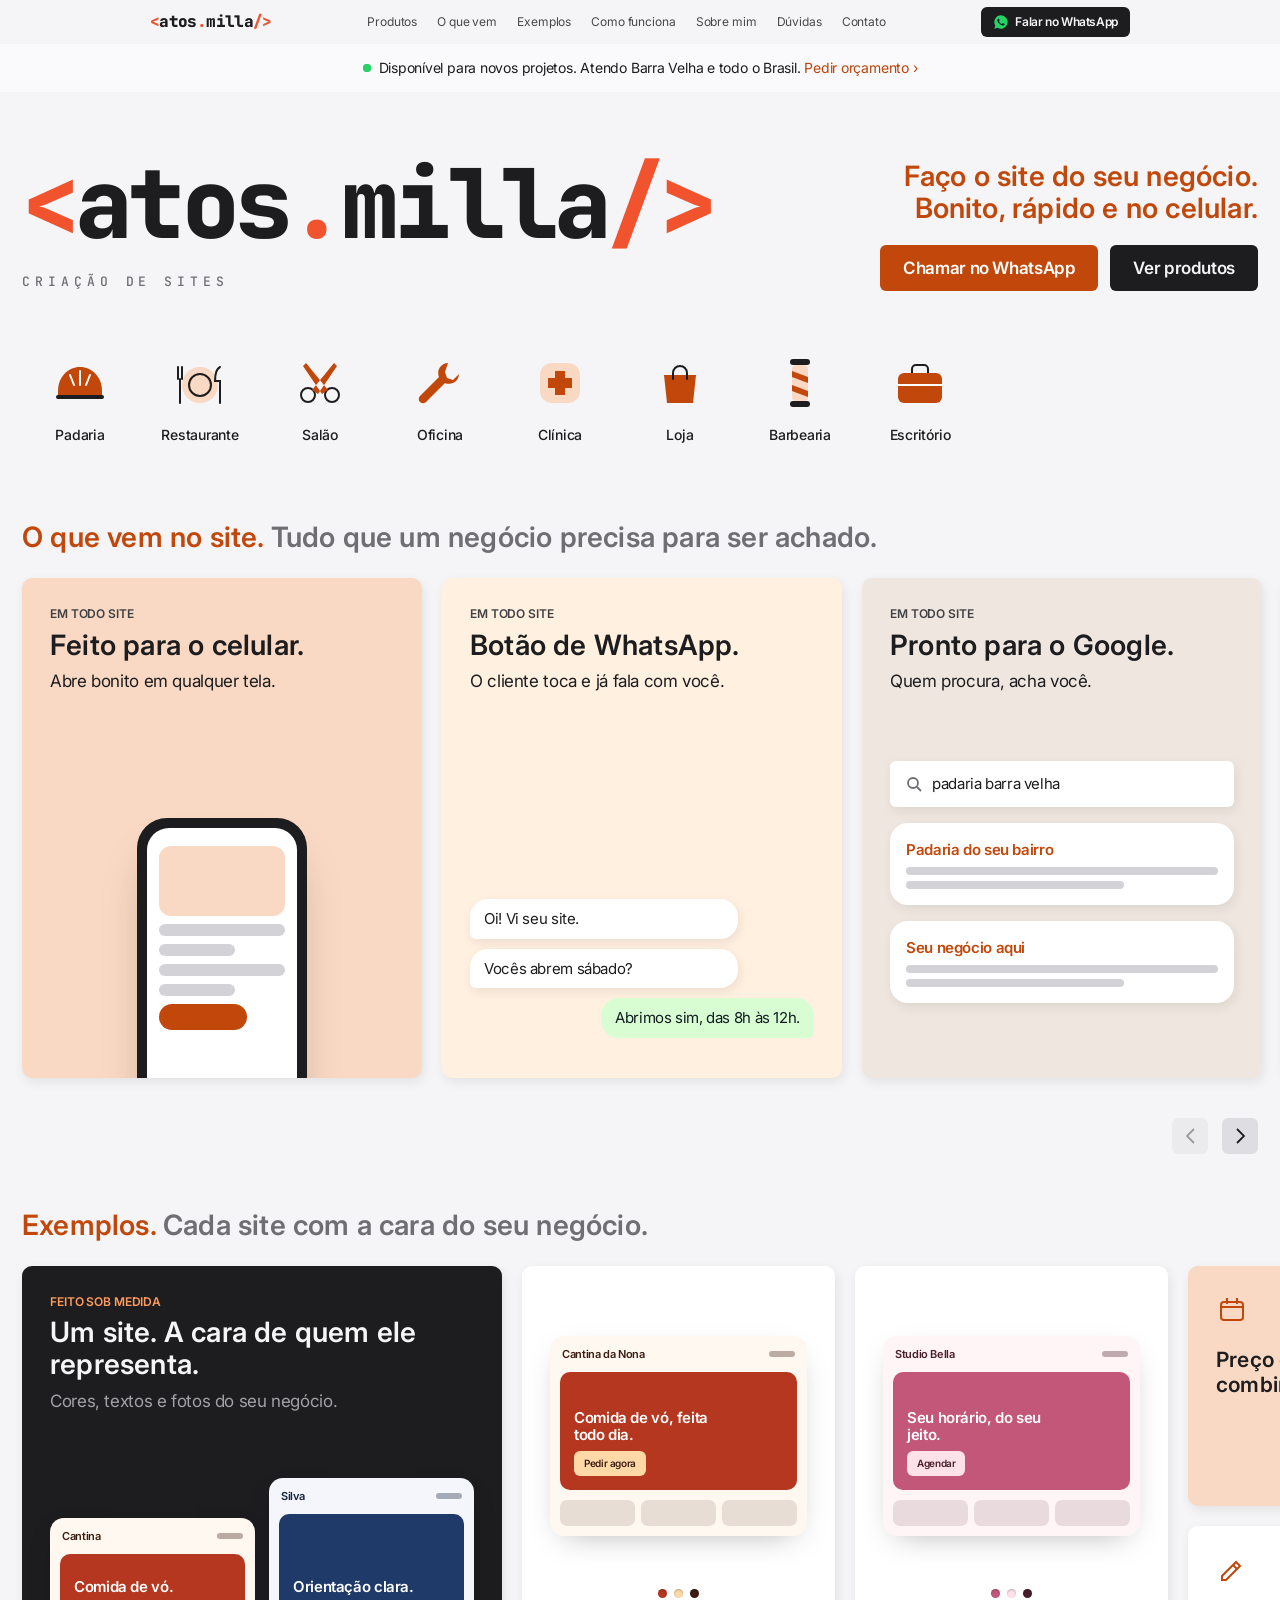
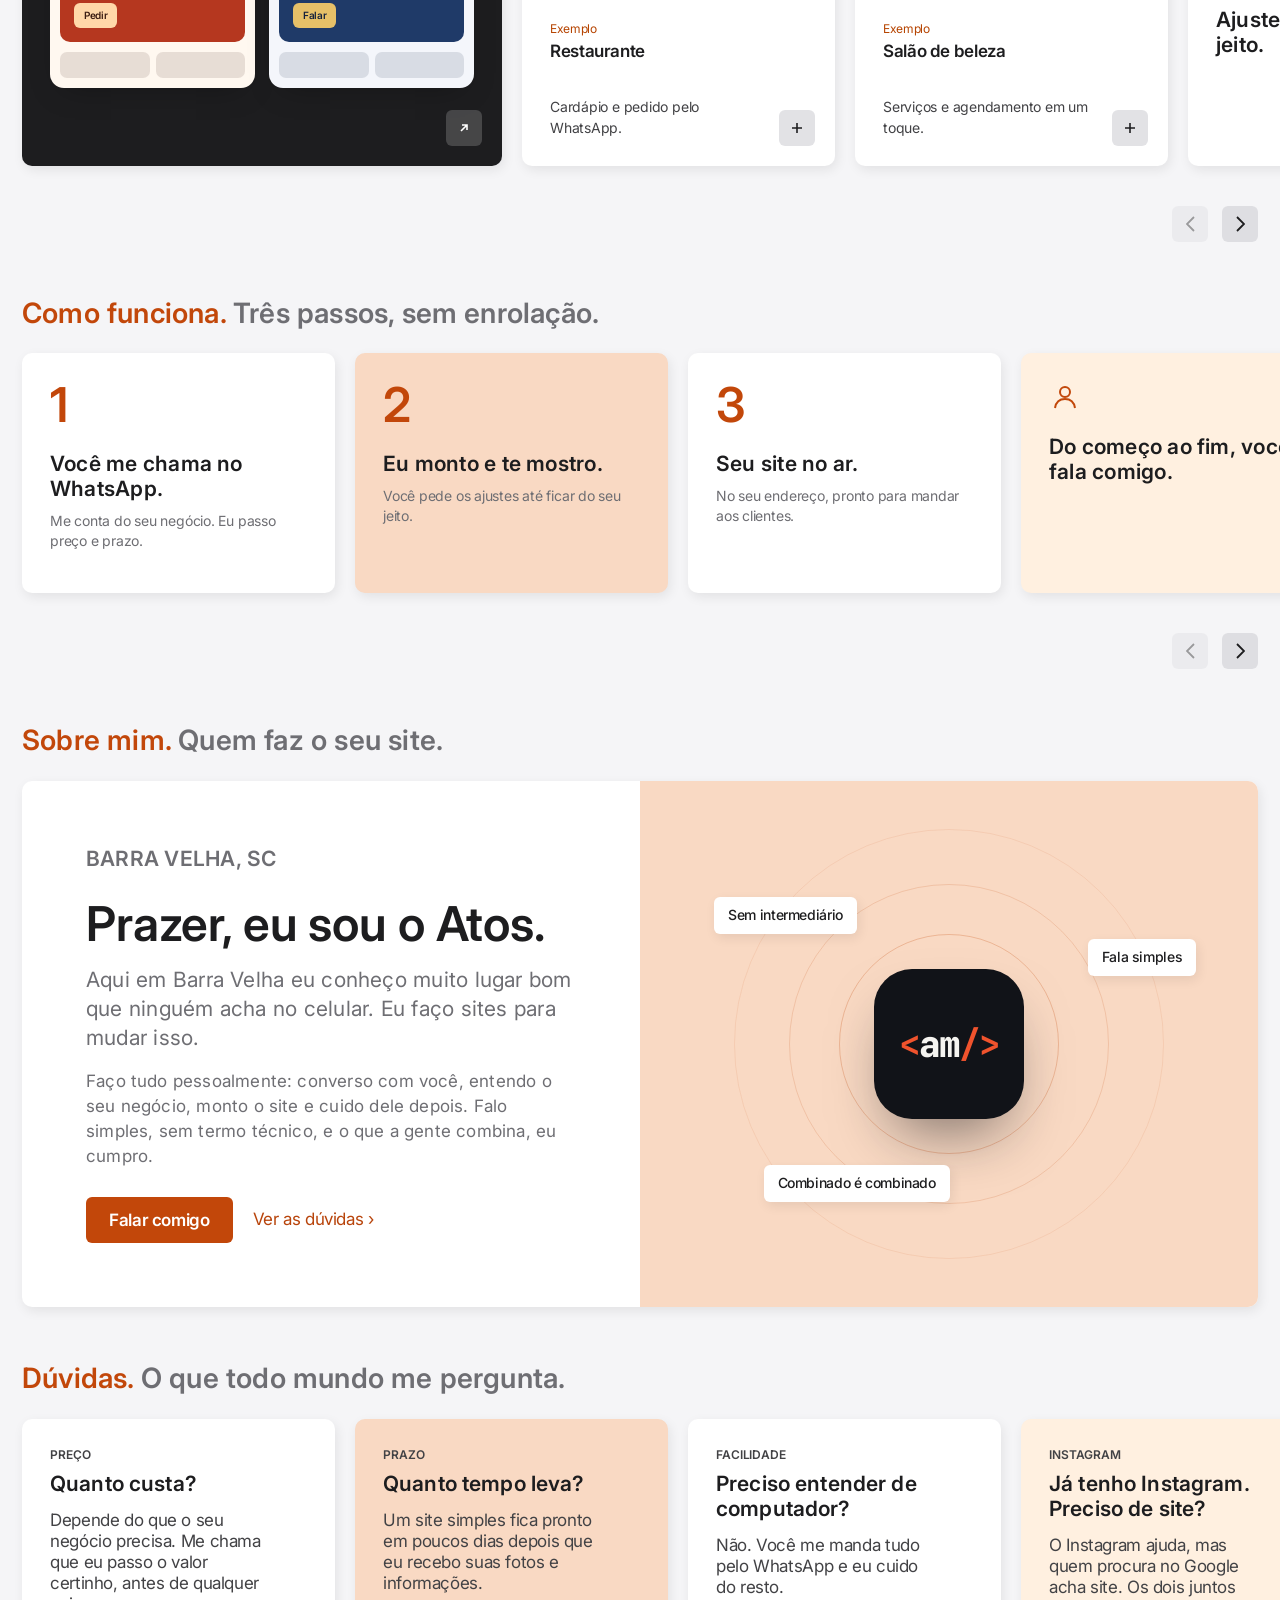
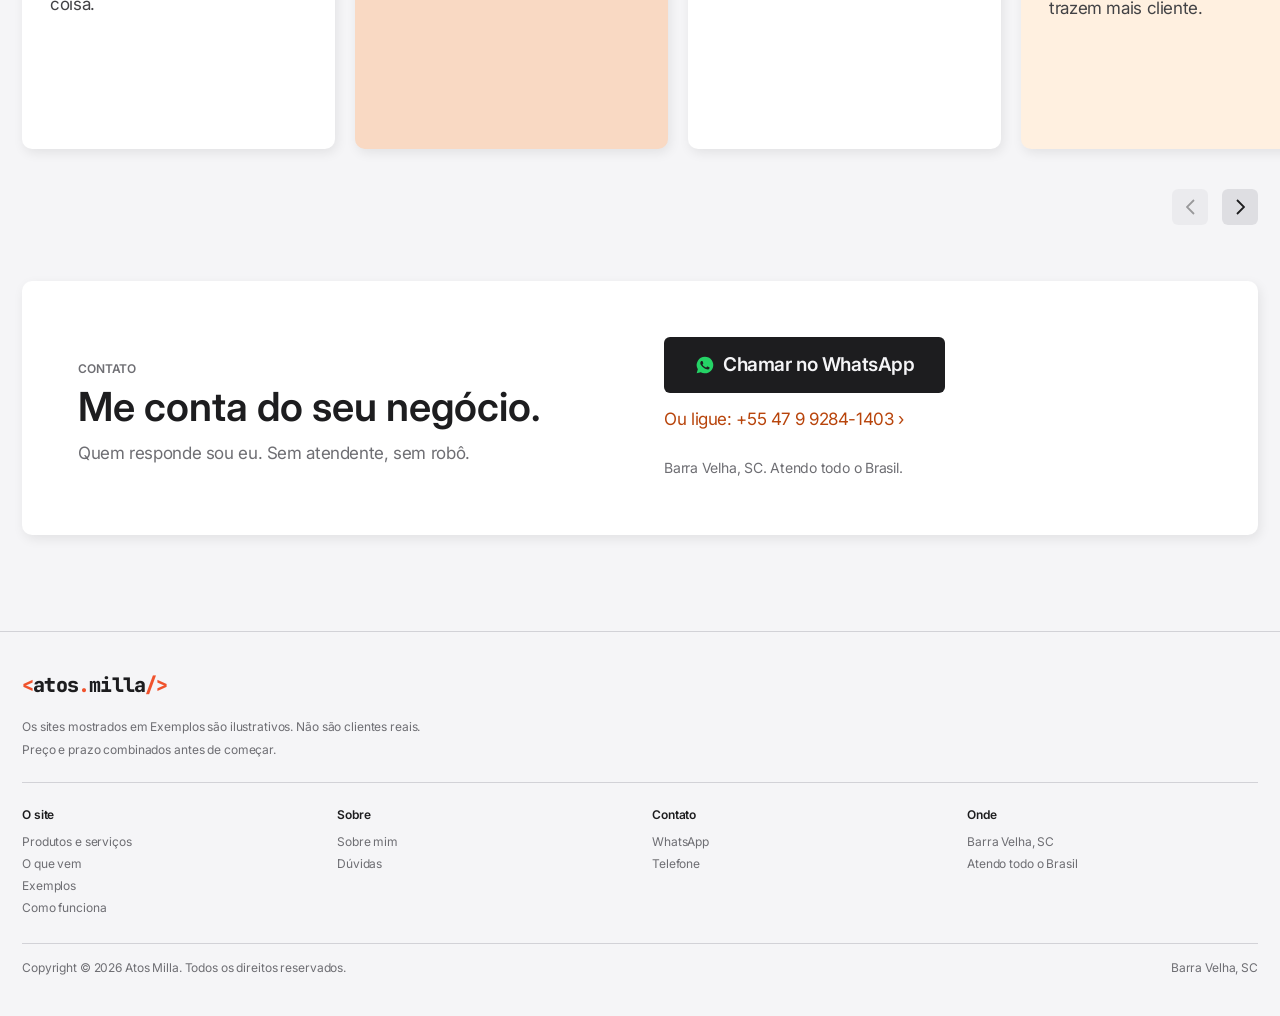
==== index.html @ 3da0cceb "Barra de cima clara na página de Produtos Co-Authored-By: Claude Opus 5.5 <noreply@anthropic.com>" ====
<!doctype html>
<html lang="pt-BR">
<head>
<meta charset="utf-8">
<meta name="viewport" content="width=device-width, initial-scale=1">
<title>Atos Milla · Criador de sites</title>
<meta name="description" content="Eu sou o Atos Milla, de Barra Velha, SC. Faço sites bonitos, rápidos e feitos para o celular para pequenos negócios. Você fala direto comigo pelo WhatsApp.">
<meta name="theme-color" content="#f5f5f7">
<meta property="og:title" content="Atos Milla · Criador de sites">
<meta property="og:description" content="Faço o site do seu negócio. Você fala direto comigo, do começo ao fim.">
<meta property="og:type" content="website">
<meta property="og:url" content="https://atosmilla.github.io/">
<meta property="og:image" content="https://atosmilla.github.io/assets/og.jpg">
<link rel="icon" href="data:image/svg+xml,%3Csvg xmlns='http://www.w3.org/2000/svg' viewBox='0 0 64 64'%3E%3Crect width='64' height='64' rx='16' fill='%23111318'/%3E%3Cpath d='M30 20L14 32l16 12' fill='none' stroke='%23F0532D' stroke-width='7' stroke-linecap='round' stroke-linejoin='round'/%3E%3Cpath d='M44 14L34 50' stroke='%23F5F4F0' stroke-width='7' stroke-linecap='round'/%3E%3C/svg%3E">
<link rel="preconnect" href="https://fonts.googleapis.com">
<link rel="preconnect" href="https://fonts.gstatic.com" crossorigin>
<link href="https://fonts.googleapis.com/css2?family=Inter:opsz,wght@14..32,400;14..32,500;14..32,600&family=JetBrains+Mono:wght@500;800&display=swap" rel="stylesheet">
<link rel="stylesheet" href="assets/site.css?v=20261123e">
</head>
<body>

<svg width="0" height="0" style="position:absolute" aria-hidden="true">
  <symbol id="i-wa" viewBox="0 0 24 24"><path fill="currentColor" d="M12 2a10 10 0 0 0-8.6 15.1L2 22l5-1.3A10 10 0 1 0 12 2Zm5.3 14.1c-.2.6-1.3 1.2-1.8 1.2s-1 .2-3.4-.7a12 12 0 0 1-4.7-4.2c-.4-.6-1-1.7-1-2.9s.6-1.8.9-2.1c.2-.2.5-.3.7-.3h.5c.2 0 .4 0 .6.5l.8 2c.1.2.1.4 0 .5l-.3.5-.4.4c-.1.2-.3.3-.1.6.2.3.8 1.3 1.6 2 1.1 1 2 1.3 2.3 1.4.3.1.5.1.6-.1l.9-1c.2-.3.4-.2.6-.1l1.9.9c.3.1.5.2.5.3.1.2.1.7-.2 1.1Z"/></symbol>
  <symbol id="i-plus" viewBox="0 0 14 14"><path d="M7 2v10M2 7h10" fill="none" stroke="currentColor" stroke-width="1.6"/></symbol>
  <symbol id="i-out" viewBox="0 0 14 14"><path d="M4 10L10 4M5 4h5v5" fill="none" stroke="currentColor" stroke-width="1.6"/></symbol>
  <symbol id="i-prev" viewBox="0 0 9 16"><path d="M8 1L1 8l7 7" fill="none" stroke="currentColor" stroke-width="1.8"/></symbol>
  <symbol id="i-next" viewBox="0 0 9 16"><path d="M1 1l7 7-7 7" fill="none" stroke="currentColor" stroke-width="1.8"/></symbol>
</svg>

<!-- 1. NAV -->
<header class="gnav" id="gnav">
  <nav class="gnav-in" aria-label="Principal">
    <a class="gnav-logo" href="#topo" aria-label="Atos Milla, início"><span class="logo-t"><b>&lt;</b>atos<b>.</b>milla<b>/&gt;</b></span></a>
    <ul class="gnav-links" id="gnav-links">
      <li><a href="produtos.html">Produtos</a></li>
      <li><a href="#o-que-vem">O que vem</a></li>
      <li><a href="#exemplos">Exemplos</a></li>
      <li><a href="#como-funciona">Como funciona</a></li>
      <li><a href="#sobre">Sobre mim</a></li>
      <li><a href="#duvidas">Dúvidas</a></li>
      <li><a href="#contato">Contato</a></li>
    </ul>
    <a class="gnav-cta" data-wa="Oi Atos! Vi seu site e quero conversar." href="#contato" aria-label="Falar no WhatsApp"><svg aria-hidden="true"><use href="#i-wa"/></svg><span>Falar no WhatsApp</span></a>
    <button class="gnav-burger" id="burger" aria-label="Abrir menu" aria-expanded="false" aria-controls="gnav-links">
      <svg width="18" height="12" viewBox="0 0 18 12" fill="none" stroke="currentColor" stroke-width="1.4"><path d="M1 3h16M1 9h16"/></svg>
    </button>
  </nav>
</header>

<div class="ribbon"><span class="live" aria-hidden="true"></span>Disponível para novos projetos. Atendo Barra Velha e todo o Brasil. <a class="lk" data-wa="Oi Atos! Quero um orçamento para o meu site." href="#contato">Pedir orçamento</a></div>

<main id="topo">
  <!-- 3. CABEÇALHO -->
  <section class="wrap phead">
    <div class="brand-wrap" data-brand>
      <h1 class="brand" aria-label="Atos Milla"><span aria-hidden="true"><b>&lt;</b>atos<b>.</b>milla<b>/&gt;</b></span></h1>
      <p class="brand-sub">Criação de sites</p>
    </div>
    <div class="phead-side rv">
      <h2>Faço o site do seu negócio. Bonito, rápido e no celular.</h2>
      <div class="btn-row">
        <a class="btn" data-wa="Oi Atos! Vi seu site e quero um site para o meu negócio." href="#contato">Chamar no WhatsApp</a>
        <a class="btn btn-dark" href="produtos.html">Ver produtos</a>
      </div>
    </div>
  </section>

  <!-- 4. ÍCONES: negócios que eu atendo -->
  <nav class="wrap iconnav rv" aria-label="Negócios que eu atendo">
    <a data-wa="Oi Atos! Quero um site para a minha padaria." href="#contato"><div class="ico"><svg width="56" height="44" viewBox="0 0 56 44"><path class="o" d="M6 30c0-14 10-24 22-24s22 10 22 24v4H6z"/><path d="M18 14l4 10M28 10v14M38 14l-4 10" stroke="#fff" stroke-width="2" stroke-linecap="round"/><rect x="4" y="34" width="48" height="4" rx="2" fill="currentColor"/></svg></div>Padaria</a>
    <a data-wa="Oi Atos! Quero um site para o meu restaurante." href="#contato"><div class="ico"><svg width="56" height="48" viewBox="0 0 56 48"><circle class="t" cx="28" cy="26" r="18"/><circle cx="28" cy="26" r="11" fill="none" stroke="currentColor" stroke-width="2"/><path d="M6 8v12M10 8v12M8 20v24M48 8c-4 2-5 8-5 14h5v22" fill="none" stroke="currentColor" stroke-width="2" stroke-linecap="round"/></svg></div>Restaurante</a>
    <a data-wa="Oi Atos! Quero um site para o meu salão." href="#contato"><div class="ico"><svg width="52" height="48" viewBox="0 0 52 48"><circle cx="14" cy="36" r="7" fill="none" stroke="currentColor" stroke-width="2"/><circle cx="38" cy="36" r="7" fill="none" stroke="currentColor" stroke-width="2"/><path class="o" d="M18 31L40 4l3 3-19 28zM34 31L12 4 9 7l19 28z"/></svg></div>Salão</a>
    <a data-wa="Oi Atos! Quero um site para a minha oficina." href="#contato"><div class="ico"><svg width="52" height="48" viewBox="0 0 52 48"><path class="o" d="M34 4a10 10 0 0 0-9 14L6 37a4 4 0 0 0 6 6l19-19a10 10 0 0 0 14-9l-6 6-6-2-2-6z"/></svg></div>Oficina</a>
    <a data-wa="Oi Atos! Quero um site para a minha clínica." href="#contato"><div class="ico"><svg width="48" height="48" viewBox="0 0 48 48"><rect class="t" x="4" y="4" width="40" height="40" rx="12"/><path class="o" d="M19 12h10v7h7v10h-7v7H19v-7h-7V19h7z"/></svg></div>Clínica</a>
    <a data-wa="Oi Atos! Quero um site para a minha loja." href="#contato"><div class="ico"><svg width="48" height="48" viewBox="0 0 48 48"><path class="o" d="M8 16h32l-3 28H11z"/><path d="M17 20v-6a7 7 0 0 1 14 0v6" fill="none" stroke="currentColor" stroke-width="2" stroke-linecap="round"/></svg></div>Loja</a>
    <a data-wa="Oi Atos! Quero um site para a minha barbearia." href="#contato"><div class="ico"><svg width="40" height="52" viewBox="0 0 40 52"><rect x="10" y="2" width="20" height="6" rx="3" fill="currentColor"/><rect x="10" y="44" width="20" height="6" rx="3" fill="currentColor"/><rect x="12" y="8" width="16" height="36" rx="4" class="t"/><path class="o" d="M12 14l16 6v6l-16-6zM12 28l16 6v6l-16-6z"/></svg></div>Barbearia</a>
    <a data-wa="Oi Atos! Quero um site para o meu escritório." href="#contato"><div class="ico"><svg width="52" height="44" viewBox="0 0 52 44"><rect class="o" x="4" y="12" width="44" height="30" rx="6"/><path d="M18 12V8a4 4 0 0 1 4-4h8a4 4 0 0 1 4 4v4" fill="none" stroke="currentColor" stroke-width="2"/><path d="M4 24h44" stroke="#fff" stroke-width="2"/></svg></div>Escritório</a>
  </nav>
  <div class="wrap swipe" aria-hidden="true"><div class="swipe-track"><span class="swipe-thumb"></span></div></div>

  <!-- 5. PRATELEIRA: o que vem no site -->
  <section class="wrap shelf" id="o-que-vem">
    <h2 class="shelf-h rv"><span class="a">O que vem no site.</span> <span class="b">Tudo que um negócio precisa para ser achado.</span></h2>
    <div class="rail rv" data-rail>
      <div class="rail-track">
        <div class="card" style="background:var(--tint-1)" data-live>
          <div class="card-info"><p class="eyebrow">Em todo site</p><h3 class="card-title">Feito para o celular.</h3><p class="card-desc">Abre bonito em qualquer tela.</p></div>
          <div class="card-media"><div class="art"><div class="phone" aria-hidden="true"><div class="scr"><i class="b hero"></i><i class="b"></i><i class="b s"></i><i class="b"></i><i class="b s"></i><i class="b btnb"></i></div></div></div></div>
        </div>
        <div class="card" style="background:var(--tint-3)" data-live>
          <div class="card-info"><p class="eyebrow">Em todo site</p><h3 class="card-title">Botão de WhatsApp.</h3><p class="card-desc">O cliente toca e já fala com você.</p></div>
          <div class="card-media"><div class="chat" aria-hidden="true"><p class="msg in-m">Oi! Vi seu site.</p><p class="msg in-m">Vocês abrem sábado?</p><p class="msg out-m">Abrimos sim, das 8h às 12h.</p></div></div>
        </div>
        <div class="card" style="background:var(--tint-2)" data-live>
          <div class="card-info"><p class="eyebrow">Em todo site</p><h3 class="card-title">Pronto para o Google.</h3><p class="card-desc">Quem procura, acha você.</p></div>
          <div class="card-media"><div class="search" aria-hidden="true">
            <div class="sbar"><svg viewBox="0 0 16 16" fill="none" stroke="currentColor" stroke-width="1.8"><circle cx="7" cy="7" r="5"/><path d="M11 11l4 4"/></svg><span class="typed">padaria barra velha</span></div>
            <div class="result"><b>Padaria do seu bairro</b><i></i><i></i></div>
            <div class="result"><b>Seu negócio aqui</b><i></i><i></i></div>
          </div></div>
        </div>
        <div class="card dark" style="background:var(--tint-4)" data-live>
          <div class="card-info"><p class="eyebrow">Em todo site</p><h3 class="card-title">Abre rapidinho.</h3><p class="card-desc">Leve, até no 4G.</p></div>
          <div class="card-media"><div class="speed" aria-hidden="true"><p class="big">1<small>segundo</small></p><div class="track"><div class="fill"></div></div></div></div>
        </div>
        <div class="card" style="background:var(--tint-1)" data-live>
          <div class="card-info"><p class="eyebrow">Em todo site</p><h3 class="card-title">Seu próprio endereço.</h3><p class="card-desc">Fácil de lembrar e de mandar.</p></div>
          <div class="card-media"><div class="browser" aria-hidden="true"><div class="top"><i></i><i></i><i></i><span class="url">https://<b>seunegocio.com.br</b></span></div><div class="body"><i></i><i></i><i></i></div></div></div>
        </div>
        <div class="card" style="background:var(--tint-3)" data-live>
          <div class="card-info"><p class="eyebrow">Depois de pronto</p><h3 class="card-title">Mudou algo? Eu mudo.</h3><p class="card-desc">Preço, horário, foto nova.</p></div>
          <div class="card-media"><div class="swap" aria-hidden="true">
            <div class="row"><span>Pão francês, kg</span><span class="val"><span class="old">R$ 16,90</span><span class="new">R$ 17,50</span></span></div>
            <div class="row"><span>Sábado</span><span class="val"><span class="old">8h às 12h</span><span class="new">7h às 13h</span></span></div>
          </div></div>
        </div>
      </div>
      <div class="rail-paddles">
        <button class="paddle" data-prev aria-label="Anterior"><svg><use href="#i-prev"/></svg></button>
        <button class="paddle" data-next aria-label="Próximo"><svg><use href="#i-next"/></svg></button>
      </div>
    </div>
  </section>

  <!-- 5b. PRATELEIRA: exemplos -->
  <section class="wrap shelf" id="exemplos">
    <h2 class="shelf-h rv"><span class="a">Exemplos.</span> <span class="b">Cada site com a cara do seu negócio.</span></h2>
    <div class="rail rv" data-rail>
      <div class="rail-track">
        <a class="card w-480 dark" style="background:var(--tint-4)" data-wa="Oi Atos! Vi os exemplos no seu site e quero um assim para o meu negócio." href="#contato">
          <div class="card-info"><p class="eyebrow" style="color:#ff9a5c">Feito sob medida</p><h3 class="card-title">Um site. A cara de quem ele representa.</h3><p class="card-desc" style="color:#a1a1a6">Cores, textos e fotos do seu negócio.</p></div>
          <div class="card-media"><div style="display:flex;gap:14px;align-items:flex-end;padding:0 28px 40px;width:100%">
            <div class="mini" style="--mbg:#fff8f0;--mtx:#3b1d12;--mc1:#b5371f;--mc2:#ffd8a8;--mbtn:#3b1d12;height:170px;flex:1"><div class="mt">Cantina<i></i></div><div class="mh"><b>Comida de vó.</b><span>Pedir</span></div><div class="mf"><i></i><i></i></div></div>
            <div class="mini" style="--mbg:#f4f6fb;--mtx:#14213d;--mc1:#1f3a68;--mc2:#e6c068;--mbtn:#14213d;height:210px;flex:1"><div class="mt">Silva<i></i></div><div class="mh"><b>Orientação clara.</b><span>Falar</span></div><div class="mf"><i></i><i></i></div></div>
          </div></div>
          <span class="corner" aria-hidden="true"><svg><use href="#i-out"/></svg></span>
        </a>
        <a class="card pcard" data-wa="Oi Atos! Tenho um restaurante e quero um site." href="#contato">
          <div class="card-media"><div class="mini" style="--mbg:#fff8f0;--mtx:#3b1d12;--mc1:#b5371f;--mc2:#ffd8a8;--mbtn:#3b1d12"><div class="mt">Cantina da Nona<i></i></div><div class="mh"><b>Comida de vó, feita todo dia.</b><span>Pedir agora</span></div><div class="mf"><i></i><i></i><i></i></div></div></div>
          <div class="swatches"><i style="background:#b5371f"></i><i style="background:#ffd8a8"></i><i style="background:#3b1d12"></i></div>
          <p class="flag">Exemplo</p><h3 class="pname">Restaurante</h3><p class="pprice">Cardápio e pedido pelo WhatsApp.</p>
          <span class="corner" aria-hidden="true"><svg><use href="#i-plus"/></svg></span>
        </a>
        <a class="card pcard" data-wa="Oi Atos! Tenho um salão e quero um site." href="#contato">
          <div class="card-media"><div class="mini" style="--mbg:#fff5f7;--mtx:#4a1d2c;--mc1:#c2577a;--mc2:#ffe1ea;--mbtn:#4a1d2c"><div class="mt">Studio Bella<i></i></div><div class="mh"><b>Seu horário, do seu jeito.</b><span>Agendar</span></div><div class="mf"><i></i><i></i><i></i></div></div></div>
          <div class="swatches"><i style="background:#c2577a"></i><i style="background:#ffe1ea"></i><i style="background:#4a1d2c"></i></div>
          <p class="flag">Exemplo</p><h3 class="pname">Salão de beleza</h3><p class="pprice">Serviços e agendamento em um toque.</p>
          <span class="corner" aria-hidden="true"><svg><use href="#i-plus"/></svg></span>
        </a>
        <div class="stack">
          <div class="tile" style="background:var(--tint-1)"><svg class="ticon" viewBox="0 0 32 32" fill="none" stroke="currentColor" stroke-width="2"><rect x="5" y="8" width="22" height="18" rx="3"/><path d="M5 13h22M11 4v6M21 4v6"/></svg><p>Preço e prazo combinados antes.</p></div>
          <div class="tile" style="background:var(--surface)"><svg class="ticon" viewBox="0 0 32 32" fill="none" stroke="currentColor" stroke-width="2"><path d="M6 22l14-14 4 4-14 14H6z"/><path d="M17 11l4 4"/></svg><p>Ajustes até ficar do seu jeito.</p></div>
        </div>
        <a class="card pcard" data-wa="Oi Atos! Tenho uma oficina e quero um site." href="#contato">
          <div class="card-media"><div class="mini" style="--mbg:#18181a;--mtx:#f2f2f2;--mc1:#2b2b2e;--mc2:#e2550f;--mbtn:#fff"><div class="mt">Auto Center Brasa<i></i></div><div class="mh"><b>Seu carro na mão de quem entende.</b><span>Orçamento</span></div><div class="mf"><i></i><i></i><i></i></div></div></div>
          <div class="swatches"><i style="background:#18181a"></i><i style="background:#e2550f"></i><i style="background:#f2f2f2"></i></div>
          <p class="flag">Exemplo</p><h3 class="pname">Oficina mecânica</h3><p class="pprice">Serviços e orçamento sem compromisso.</p>
          <span class="corner" aria-hidden="true"><svg><use href="#i-plus"/></svg></span>
        </a>
        <a class="card pcard" data-wa="Oi Atos! Tenho um escritório e quero um site." href="#contato">
          <div class="card-media"><div class="mini" style="--mbg:#f4f6fb;--mtx:#14213d;--mc1:#1f3a68;--mc2:#e6c068;--mbtn:#14213d"><div class="mt">Silva Advocacia<i></i></div><div class="mh"><b>Orientação clara para o seu caso.</b><span>Falar agora</span></div><div class="mf"><i></i><i></i><i></i></div></div></div>
          <div class="swatches"><i style="background:#1f3a68"></i><i style="background:#e6c068"></i><i style="background:#14213d"></i></div>
          <p class="flag">Exemplo</p><h3 class="pname">Escritório</h3><p class="pprice">Áreas de atuação e contato direto.</p>
          <span class="corner" aria-hidden="true"><svg><use href="#i-plus"/></svg></span>
        </a>
      </div>
      <div class="rail-paddles">
        <button class="paddle" data-prev aria-label="Anterior"><svg><use href="#i-prev"/></svg></button>
        <button class="paddle" data-next aria-label="Próximo"><svg><use href="#i-next"/></svg></button>
      </div>
    </div>
  </section>

  <!-- 5c. PRATELEIRA: como funciona -->
  <section class="wrap shelf" id="como-funciona">
    <h2 class="shelf-h rv"><span class="a">Como funciona.</span> <span class="b">Três passos, sem enrolação.</span></h2>
    <div class="rail rv" data-rail>
      <div class="rail-track">
        <div class="tile" style="background:var(--surface)"><span class="num">1</span><p>Você me chama no WhatsApp.</p><p class="sub">Me conta do seu negócio. Eu passo preço e prazo.</p></div>
        <div class="tile" style="background:var(--tint-1)"><span class="num">2</span><p>Eu monto e te mostro.</p><p class="sub">Você pede os ajustes até ficar do seu jeito.</p></div>
        <div class="tile" style="background:var(--surface)"><span class="num">3</span><p>Seu site no ar.</p><p class="sub">No seu endereço, pronto para mandar aos clientes.</p></div>
        <div class="tile" style="background:var(--tint-3)"><svg class="ticon" viewBox="0 0 32 32" fill="none" stroke="currentColor" stroke-width="2"><circle cx="16" cy="11" r="5"/><path d="M6 27c1-6 5-9 10-9s9 3 10 9"/></svg><p>Do começo ao fim, você fala comigo.</p></div>
      </div>
      <div class="rail-paddles">
        <button class="paddle" data-prev aria-label="Anterior"><svg><use href="#i-prev"/></svg></button>
        <button class="paddle" data-next aria-label="Próximo"><svg><use href="#i-next"/></svg></button>
      </div>
    </div>
  </section>

  <!-- 8. DESTAQUE: sobre mim -->
  <section class="wrap shelf" id="sobre">
    <h2 class="shelf-h rv"><span class="a">Sobre mim.</span> <span class="b">Quem faz o seu site.</span></h2>
    <div class="feature rv" style="margin-top:16px">
      <div class="feature-copy">
        <p class="eyebrow">Barra Velha, SC</p>
        <h2>Prazer, eu sou o Atos.</h2>
        <!-- História escrita pelo Claude a pedido do Atos: conferir se está tudo verdadeiro -->
        <p>Aqui em Barra Velha eu conheço muito lugar bom que ninguém acha no celular. Eu faço sites para mudar isso.</p>
        <p class="small">Faço tudo pessoalmente: converso com você, entendo o seu negócio, monto o site e cuido dele depois. Falo simples, sem termo técnico, e o que a gente combina, eu cumpro.</p>
        <div class="cta"><a class="btn" data-wa="Oi Atos! Vi seu site e quero conversar." href="#contato">Falar comigo</a><a class="lk" href="#duvidas">Ver as dúvidas</a></div>
      </div>
      <!-- Espaço para vídeo do Higgsfield no futuro -->
      <div class="feature-media" data-live>
        <div class="mono" aria-hidden="true">
          <span class="ring r1"></span><span class="ring r2"></span><span class="ring r3"></span>
          <span class="disc"><span><b style="color:var(--logo)">&lt;</b>am<b style="color:var(--logo)">/&gt;</b></span></span>
          <span class="tag t1">Sem intermediário</span>
          <span class="tag t2">Fala simples</span>
          <span class="tag t3">Combinado é combinado</span>
        </div>
      </div>
    </div>
  </section>

  <!-- 5d. PRATELEIRA: dúvidas -->
  <section class="wrap shelf" id="duvidas">
    <h2 class="shelf-h rv"><span class="a">Dúvidas.</span> <span class="b">O que todo mundo me pergunta.</span></h2>
    <div class="rail rv" data-rail>
      <div class="rail-track">
        <div class="card w-313 faq" style="background:var(--surface)"><div class="card-info"><p class="eyebrow">Preço</p><h3 class="card-title">Quanto custa?</h3><p class="card-desc">Depende do que o seu negócio precisa. Me chama que eu passo o valor certinho, antes de qualquer coisa.</p></div></div>
        <div class="card w-313 faq" style="background:var(--tint-1)"><div class="card-info"><p class="eyebrow">Prazo</p><h3 class="card-title">Quanto tempo leva?</h3><p class="card-desc">Um site simples fica pronto em poucos dias depois que eu recebo suas fotos e informações.</p></div></div>
        <div class="card w-313 faq" style="background:var(--surface)"><div class="card-info"><p class="eyebrow">Facilidade</p><h3 class="card-title">Preciso entender de computador?</h3><p class="card-desc">Não. Você me manda tudo pelo WhatsApp e eu cuido do resto.</p></div></div>
        <div class="card w-313 faq" style="background:var(--tint-3)"><div class="card-info"><p class="eyebrow">Instagram</p><h3 class="card-title">Já tenho Instagram. Preciso de site?</h3><p class="card-desc">O Instagram ajuda, mas quem procura no Google acha site. Os dois juntos trazem mais cliente.</p></div></div>
        <div class="card w-313 faq" style="background:var(--surface)"><div class="card-info"><p class="eyebrow">Depois</p><h3 class="card-title">E se eu quiser mudar algo?</h3><p class="card-desc">Me manda uma mensagem. Preço, horário ou foto nova, eu atualizo.</p></div></div>
      </div>
      <div class="rail-paddles">
        <button class="paddle" data-prev aria-label="Anterior"><svg><use href="#i-prev"/></svg></button>
        <button class="paddle" data-next aria-label="Próximo"><svg><use href="#i-next"/></svg></button>
      </div>
    </div>
  </section>

  <!-- 9. CONTATO -->
  <section class="wrap shelf" id="contato">
    <div class="contact rv">
      <div>
        <p class="eyebrow">Contato</p>
        <h2>Me conta do seu negócio.</h2>
        <p>Quem responde sou eu. Sem atendente, sem robô.</p>
      </div>
      <div class="contact-act">
        <a class="btn btn-lg btn-wa" data-wa="Oi Atos! Vi seu site e quero um site para o meu negócio." href="https://wa.me/5547992841403"><svg><use href="#i-wa"/></svg>Chamar no WhatsApp</a>
        <a class="lk" href="tel:+5547992841403">Ou ligue: +55 47 9 9284-1403</a>
        <p class="meta">Barra Velha, SC. Atendo todo o Brasil.</p>
      </div>
    </div>
  </section>
</main>

<!-- 10. RODAPÉ -->
<footer class="wrap foot">
  <p class="foot-logo"><span class="logo-t"><b>&lt;</b>atos<b>.</b>milla<b>/&gt;</b></span></p>
  <div class="foot-notes">
    <p>Os sites mostrados em Exemplos são ilustrativos. Não são clientes reais.</p>
    <p>Preço e prazo combinados antes de começar.</p>
  </div>
  <div class="foot-cols">
    <div><h4>O site</h4><a href="produtos.html">Produtos e serviços</a><a href="#o-que-vem">O que vem</a><a href="#exemplos">Exemplos</a><a href="#como-funciona">Como funciona</a></div>
    <div><h4>Sobre</h4><a href="#sobre">Sobre mim</a><a href="#duvidas">Dúvidas</a></div>
    <div><h4>Contato</h4><a data-wa="Oi Atos! Vi seu site e quero conversar." href="#contato">WhatsApp</a><a href="tel:+5547992841403">Telefone</a></div>
    <div><h4>Onde</h4><span>Barra Velha, SC</span><span>Atendo todo o Brasil</span></div>
  </div>
  <div class="foot-legal"><span>Copyright © <span id="ano">2026</span> Atos Milla. Todos os direitos reservados.</span><span>Barra Velha, SC</span></div>
</footer>

<script src="assets/site.js?v=20261123e"></script>
</body>
</html>
---- assets/site.css ----
/* =========================================================
   ATOS MILLA · feito com a skill Site Vitrine Premium
   Marca: laranja, branco e preto.
   ========================================================= */
:root{
  --canvas:#f5f5f7;
  --surface:#ffffff;
  --surface-alt:#fafafc;
  --ink:#1d1d1f;
  --ink-2:#424245;
  --ink-3:#6e6e73;
  --ink-4:#86868b;
  --hairline:#d2d2d7;
  --link:#b8440b;
  --action:#c2470a;          /* laranja da marca, passa 5:1 com texto branco */
  --action-hover:#a83c08;
  --accent:#c2470a;          /* título da página e 1ª metade dos cabeçalhos */
  --flag:#b64400;
  --control:rgba(210,210,215,.64);
  --control-hover:rgba(223,223,227,.72);
  --tint-1:#f9d9c3;          /* pêssego */
  --tint-2:#efe7df;          /* areia */
  --tint-3:#fff0e0;          /* creme */
  --tint-4:#1d1d1f;          /* preto da marca */
  --wa:#25d366;
  --logo:#f0532d;            /* laranja da logo, só na logo */
  --logo-ink:#111318;
  --mono:"JetBrains Mono",ui-monospace,SFMono-Regular,Menlo,Consolas,monospace;

  --font:-apple-system,BlinkMacSystemFont,"SF Pro Display","SF Pro Text","Inter","Helvetica Neue",Helvetica,Arial,sans-serif;
  --r-card:10px; --r-tile:8px; --r-pill:6px;
  --shadow:2px 4px 12px rgba(0,0,0,.08);
  --shadow-hover:2px 4px 16px rgba(0,0,0,.16);
  --ease:cubic-bezier(0,0,.5,1);
  --max:1260px;
  --gutter:max(22px, calc((100vw - var(--max)) / 2));
  --nav-h:44px;
}
@media (prefers-color-scheme: dark){
  :root:not([data-theme="light"]){
    --canvas:#000; --surface:#1d1d1f; --surface-alt:#161617;
    --ink:#f5f5f7; --ink-2:#d2d2d7; --ink-3:#a1a1a6; --ink-4:#6e6e73; --hairline:#424245;
    --link:#ff9a5c; --control:rgba(66,66,69,.72); --control-hover:rgba(80,80,84,.8);
    --shadow:none; --shadow-hover:0 0 0 1px #424245;
    --accent:#ff8a4c; --flag:#ff8a3d;
    --tint-1:#3a2418; --tint-2:#2a2622; --tint-3:#33281c; --tint-4:#101011;
  }
}
:root[data-theme="dark"]{
  --canvas:#000; --surface:#1d1d1f; --surface-alt:#161617;
  --ink:#f5f5f7; --ink-2:#d2d2d7; --ink-3:#a1a1a6; --ink-4:#6e6e73; --hairline:#424245;
  --link:#ff9a5c; --control:rgba(66,66,69,.72); --control-hover:rgba(80,80,84,.8);
  --shadow:none; --shadow-hover:0 0 0 1px #424245;
  --accent:#ff8a4c; --flag:#ff8a3d;
  --tint-1:#3a2418; --tint-2:#2a2622; --tint-3:#33281c; --tint-4:#101011;
}

*,*::before,*::after{box-sizing:border-box}
html{-webkit-text-size-adjust:100%}
body{margin:0;background:var(--canvas);color:var(--ink);font-family:var(--font);
  font-size:17px;line-height:1.47059;letter-spacing:-.022em;font-weight:400;
  -webkit-font-smoothing:antialiased;-moz-osx-font-smoothing:grayscale;overflow-x:hidden}
img{max-width:100%;display:block}
a{color:var(--link);text-decoration:none}
a:hover{text-decoration:underline}
h1,h2,h3,p{margin:0}
.wrap{padding-inline:var(--gutter)}
section[id]{scroll-margin-top:calc(var(--nav-h) + 16px)}
.sr{position:absolute;width:1px;height:1px;overflow:hidden;clip:rect(0 0 0 0);white-space:nowrap}
:focus-visible{outline:2px solid var(--action);outline-offset:3px;border-radius:4px}

/* ---------- 1. NAV GLOBAL ---------- */
.gnav{position:sticky;top:0;z-index:50;height:var(--nav-h);
  background:rgba(245,245,247,.8);backdrop-filter:saturate(180%) blur(20px);-webkit-backdrop-filter:saturate(180%) blur(20px)}
@media (prefers-color-scheme: dark){:root:not([data-theme="light"]) .gnav{background:rgba(22,22,23,.8)}}
:root[data-theme="dark"] .gnav{background:rgba(22,22,23,.8)}
.gnav-in{max-width:1024px;margin:0 auto;height:100%;padding:0 22px;display:flex;align-items:center;justify-content:space-between;gap:8px}
.gnav-logo{display:inline-flex;align-items:center;gap:8px;font-weight:600;font-size:15px;letter-spacing:-.01em;color:var(--ink)}
.gnav-logo:hover{text-decoration:none}
/* logotipo <atos.milla/> */
.logo-t{font-family:var(--mono);font-weight:800;letter-spacing:-.04em;color:var(--ink);white-space:nowrap}
.logo-t b{color:var(--logo);font-weight:800}
.gnav-logo .logo-t{font-size:16px}
.gnav-links{display:flex;gap:0;list-style:none;margin:0;padding:0}
.gnav-links a{display:block;padding:0 10px;font-size:12px;line-height:var(--nav-h);letter-spacing:-.01em;color:var(--ink);opacity:.8;transition:opacity .2s}
.gnav-links a:hover{opacity:1;text-decoration:none}
.gnav-links a[aria-current]{opacity:1;font-weight:600;color:var(--accent)}
.gnav-cta{display:inline-flex;align-items:center;gap:6px;font-size:12px;font-weight:600;color:var(--canvas);background:var(--ink);padding:6px 12px;border-radius:var(--r-pill)}
.gnav-cta span{opacity:1}
.gnav-cta:hover{text-decoration:none;background:var(--ink-2)}
.gnav-cta svg{width:16px;height:16px;color:var(--wa);flex:none}
.gnav-burger{display:none;background:none;border:0;width:44px;height:44px;color:var(--ink);cursor:pointer;margin-right:-12px}
@media (max-width:833px){
  .gnav-links{display:none;position:absolute;top:var(--nav-h);left:0;right:0;flex-direction:column;
    background:var(--canvas);padding:12px 32px 28px;height:calc(100vh - var(--nav-h))}
  .gnav.open .gnav-links{display:flex}
  .gnav-links a{font-size:24px;font-weight:600;line-height:1.3;padding:8px 0;opacity:1}
  .gnav-burger{display:block}
  .gnav-logo{margin-right:auto}
  .gnav-cta{width:44px;height:44px;justify-content:center;background:none;padding:0}
  .gnav-cta:hover{background:none}
  .gnav-cta span{display:none}
  .gnav-cta svg{width:24px;height:24px;color:var(--wa)}
}

/* ---------- 2. FAIXA DE AVISO ---------- */
.ribbon{background:var(--surface-alt);text-align:center;font-size:14px;line-height:1.43;letter-spacing:-.016em;padding:14px 22px;color:var(--ink)}
.ribbon .live{display:inline-block;width:8px;height:8px;border-radius:50%;background:var(--wa);margin-right:8px;vertical-align:1px;position:relative}
.ribbon .live::after{content:"";position:absolute;inset:0;border-radius:50%;background:var(--wa);animation:ping 2.6s var(--ease) infinite}
@keyframes ping{0%{transform:scale(1);opacity:.6}80%,100%{transform:scale(2.8);opacity:0}}

/* ---------- 3. CABEÇALHO DA PÁGINA ---------- */
.phead{display:grid;grid-template-columns:1fr auto;gap:24px;align-items:end;padding-top:64px;padding-bottom:56px}
.phead h1{font-size:80px;line-height:1.05;font-weight:600;letter-spacing:-.015em;color:var(--accent)}
.phead h1.brand{font-family:var(--mono);font-weight:800;font-size:clamp(40px,11vw,96px);line-height:1;letter-spacing:-.05em;color:var(--ink);white-space:nowrap}
.brand b{color:var(--logo);font-weight:800}
.brand{position:relative;display:inline-block}
.brand .caret{display:inline-block;width:.08em;height:.9em;margin-left:.04em;vertical-align:-.08em;background:var(--logo);border-radius:2px;animation:caret 1s steps(1) infinite}
.brand.done .caret{animation:caret 1s steps(1) 3,fadeout .4s var(--ease) 3s forwards}
@keyframes caret{50%{opacity:0}}
@keyframes fadeout{to{opacity:0}}
.brand-sub{font-family:var(--mono);font-weight:500;font-size:13px;letter-spacing:.38em;text-transform:uppercase;color:var(--ink-3);margin-top:20px;opacity:0;transform:translateY(8px);transition:opacity .9s var(--ease),transform .9s var(--ease)}
.brand-wrap.done .brand-sub{opacity:1;transform:none}
.phead-side{text-align:right;max-width:400px}
.phead-side h2{font-size:28px;line-height:1.14;font-weight:600;letter-spacing:.007em;color:var(--accent)}
.phead-side .links{margin-top:12px;display:flex;flex-direction:column;gap:4px;font-size:14px;letter-spacing:-.016em}
@media (max-width:833px){
  .phead{grid-template-columns:1fr;padding-top:40px;padding-bottom:36px}
  .phead h1{font-size:48px}
  .phead-side{text-align:left}
  .phead-side h2{font-size:24px}
}
/* título que sobe palavra por palavra */
.split .wd{display:inline-block;overflow:hidden;vertical-align:top;padding-bottom:.08em;margin-bottom:-.08em}
.split .wd>span{display:inline-block;transform:translateY(105%);transition:transform 1s var(--ease);transition-delay:calc(var(--i) * 90ms + 100ms)}
.split.in .wd>span{transform:none}

.lk::after{content:" \203A";font-weight:400}
.lk-out::after{content:" \2197";font-size:.9em}

/* ---------- 4. NAVEGAÇÃO POR ÍCONES ---------- */
.iconnav{display:flex;gap:4px;overflow-x:auto;scroll-snap-type:x mandatory;scroll-padding-inline:var(--gutter);scrollbar-width:none;padding-bottom:72px}
.iconnav::-webkit-scrollbar{display:none}
.iconnav a{flex:0 0 auto;width:116px;text-align:center;color:var(--ink);font-size:14px;font-weight:500;letter-spacing:-.016em;scroll-snap-align:start;padding:4px 0}
.iconnav a:hover{text-decoration:none}
.iconnav .ico{width:96px;height:64px;margin:0 auto 10px;display:grid;place-items:center;transition:transform .3s var(--ease)}
.iconnav a:hover .ico{transform:translateY(-3px)}
.iconnav svg{color:var(--ink)}
/* barrinha que mostra que dá para arrastar (só aparece quando sobra conteúdo) */
.swipe{display:none;align-items:center;gap:12px;padding-bottom:64px;margin-top:-56px}
.swipe.on{display:flex}
.swipe-track{position:relative;flex:0 0 120px;height:4px;border-radius:2px;background:var(--hairline);overflow:hidden}
.swipe-thumb{position:absolute;left:0;top:0;height:100%;width:30%;border-radius:2px;background:var(--action);transform-origin:left;will-change:transform}
.iconnav .o{fill:var(--action)}
.iconnav .t{fill:var(--tint-1)}
.iconnav.rv a{opacity:0;transform:translateY(14px);transition:opacity .7s var(--ease),transform .7s var(--ease);transition-delay:calc(var(--i) * 60ms)}
.iconnav.rv.in a{opacity:1;transform:none}

/* ---------- 5. PRATELEIRA ---------- */
.shelf{padding-bottom:56px}
.shelf-h{font-size:28px;line-height:1.14;font-weight:600;letter-spacing:.007em;padding-bottom:8px}
.shelf-h .a{color:var(--accent)}
.shelf-h .b{color:var(--ink-3)}
@media (max-width:734px){.shelf-h{font-size:24px;line-height:1.17}}

.rail{position:relative}
.rail-track{display:flex;gap:20px;overflow-x:auto;scroll-snap-type:x mandatory;
  padding:16px var(--gutter) 40px;scroll-padding-inline:var(--gutter);scrollbar-width:none;margin-inline:calc(var(--gutter) * -1)}
.rail-track::-webkit-scrollbar{display:none}
.rail-track>*{scroll-snap-align:start;flex:0 0 auto}
.rail-paddles{display:flex;justify-content:flex-end;gap:14px}
.paddle{width:36px;height:36px;border-radius:var(--r-pill);border:0;background:var(--control);color:var(--ink);cursor:pointer;
  display:grid;place-items:center;transition:background .2s,opacity .2s}
.paddle:hover{background:var(--control-hover)}
.paddle:disabled{opacity:.42;cursor:default}
.paddle svg{width:9px;height:16px}
/* cards entram em sequência quando a prateleira aparece */
.rail.rv{opacity:1;transform:none}
.rail.rv .rail-track>*{opacity:0;transform:translateY(40px);transition:opacity .8s var(--ease),transform .9s var(--ease),box-shadow .3s var(--ease);transition-delay:calc(var(--i) * 90ms)}
.rail.rv.in .rail-track>*{opacity:1;transform:none}
.rail.rv.settled .rail-track>*{transition-delay:0s}
.rail.rv.in .rail-track>.card:hover,.rail.rv.in .rail-track>.tile:hover{transform:scale3d(1.01,1.01,1.01)}

/* ---------- 6. CARDS ---------- */
.card{position:relative;width:400px;height:500px;border-radius:var(--r-card);background:var(--surface);
  box-shadow:var(--shadow);overflow:hidden;color:var(--ink);display:flex;flex-direction:column;
  transition:box-shadow .3s var(--ease),transform .3s var(--ease)}
a.card:hover{text-decoration:none}
.rail.settled .card:hover,.card:hover{box-shadow:var(--shadow-hover);transform:scale3d(1.01,1.01,1.01)}
.card-info{padding:28px;position:relative;z-index:2}
.eyebrow{font-size:12px;line-height:1.33;font-weight:600;letter-spacing:-.01em;text-transform:uppercase;color:var(--ink-2);padding-bottom:8px}
.card-title{font-size:28px;line-height:1.14;font-weight:600;letter-spacing:.007em}
.card-desc{font-size:17px;line-height:1.24;padding-top:10px;padding-right:40px}
.card-media{flex:1;position:relative;display:grid;place-items:center}
.card.dark{color:#f5f5f7}.card.dark .eyebrow{color:#d2d2d7}
.card.w-480{width:480px}
.card.w-313{width:313px}
.card.faq{height:330px}
.card.faq .card-title{font-size:21px;line-height:1.19}
.card.faq .card-desc{color:var(--ink-2);padding-top:14px}
@media (max-width:734px){.card{width:309px;height:450px}.card.w-480{width:309px}.card.w-313{width:270px}.card.faq{height:330px}.card-title{font-size:24px}}

/* card de exemplo (vitrine de modelos) */
.pcard{width:313px;padding:0 28px 28px}
.pcard .card-media{padding-top:36px}
.swatches{display:flex;gap:7px;justify-content:center;padding:18px 0 22px}
.swatches i{width:9px;height:9px;border-radius:50%;box-shadow:inset 0 1px 2px rgba(0,0,0,.25)}
.flag{font-size:12px;font-weight:400;color:var(--flag);padding-bottom:4px}
.pname{font-size:17px;line-height:1.24;font-weight:600;letter-spacing:-.022em;min-height:42px}
.pprice{font-size:14px;line-height:1.43;letter-spacing:-.016em;padding-top:14px;color:var(--ink-2);padding-right:40px}
@media (max-width:734px){.pcard{width:270px}}

.corner{position:absolute;right:20px;bottom:20px;width:36px;height:36px;border-radius:var(--r-pill);background:var(--control);
  display:grid;place-items:center;color:var(--ink);z-index:3;transition:background .2s, transform .3s var(--ease)}
.card:hover .corner{background:var(--control-hover)}
.card.dark .corner{background:rgba(255,255,255,.18);color:#fff}
.corner svg{width:14px;height:14px}

.stack{display:flex;flex-direction:column;gap:20px}
.tile{width:313px;height:240px;border-radius:var(--r-card);padding:28px;box-shadow:var(--shadow);position:relative;color:var(--ink);
  transition:box-shadow .3s var(--ease),transform .3s var(--ease)}
a.tile:hover{text-decoration:none}
.tile:hover{box-shadow:var(--shadow-hover);transform:scale3d(1.01,1.01,1.01)}
.tile .ticon{width:32px;height:32px;margin-bottom:14px;color:var(--accent)}
.tile .num{display:block;font-size:48px;line-height:1;font-weight:600;letter-spacing:-.02em;color:var(--accent);margin-bottom:22px}
.tile p{font-size:21px;line-height:1.19;font-weight:600;letter-spacing:.011em}
.tile .sub{font-size:14px;line-height:1.43;font-weight:400;letter-spacing:-.016em;color:var(--ink-3);margin-top:10px}
@media (max-width:734px){.tile{width:270px;height:230px}}

/* ---------- 7. BOTÕES ---------- */
.btn{display:inline-flex;align-items:center;gap:8px;font-size:17px;line-height:1.18;letter-spacing:-.022em;font-weight:400;padding:12px 22px;border-radius:var(--r-pill);
  background:var(--action);color:#fff;border:1px solid transparent;cursor:pointer;transition:background .2s, transform .3s var(--ease)}
.btn:hover{background:var(--action-hover);text-decoration:none}
.btn-lg{font-size:19px;padding:16px 30px}
.btn{font-weight:600}
.btn-dark{background:var(--ink);color:var(--canvas)}
.btn-dark:hover{background:var(--ink-2)}
.btn-row{display:flex;flex-wrap:wrap;gap:12px;margin-top:20px}
.phead-side .btn-row{justify-content:flex-end}
@media (max-width:833px){.phead-side .btn-row{justify-content:flex-start}}
.btn svg{width:20px;height:20px;flex:none}

/* ---------- 8. BLOCO DESTAQUE ---------- */
.feature{border-radius:var(--r-card);background:var(--surface);box-shadow:var(--shadow);overflow:hidden;display:grid;grid-template-columns:1fr 1fr;min-height:480px}
.feature-copy{padding:64px;display:flex;flex-direction:column;justify-content:center;gap:16px}
.feature-copy h2{font-size:48px;line-height:1.08;font-weight:600;letter-spacing:-.003em}
.feature-copy p{font-size:21px;line-height:1.38;color:var(--ink-3);letter-spacing:.011em}
.feature-copy p.small{font-size:17px;line-height:1.47}
.feature-copy .cta{display:flex;gap:20px;align-items:center;margin-top:12px;flex-wrap:wrap}
.feature-media{background:var(--tint-1);position:relative;overflow:hidden;min-height:360px}
@media (max-width:833px){.feature{grid-template-columns:1fr}.feature-copy{padding:40px 28px}.feature-copy h2{font-size:32px}.feature-copy p{font-size:19px}.feature-media{min-height:320px}}

/* monograma do Atos com anéis que respiram */
.mono{position:absolute;inset:0;display:grid;place-items:center}
.mono .ring{position:absolute;border-radius:50%;border:1.5px solid var(--action);opacity:.25}
.mono .r1{width:220px;height:220px}.mono .r2{width:320px;height:320px;opacity:.16}.mono .r3{width:430px;height:430px;opacity:.09}
.live .mono .ring{animation:breathe 6s var(--ease) infinite}
.live .mono .r2{animation-delay:-2s}.live .mono .r3{animation-delay:-4s}
@keyframes breathe{50%{transform:scale(1.06);opacity:.05}}
.mono .disc{position:relative;width:150px;height:150px;border-radius:38px;background:var(--logo-ink);color:#f5f4f0;display:grid;place-items:center;font-family:var(--mono);font-weight:800;letter-spacing:-.06em;
  font-size:36px;font-weight:800;letter-spacing:-.06em;box-shadow:0 30px 60px -20px rgba(17,19,24,.55)}
.mono .tag{position:absolute;background:var(--surface);color:var(--ink);font-size:14px;font-weight:500;padding:8px 14px;border-radius:var(--r-pill);box-shadow:var(--shadow);
  opacity:0;transform:translateY(10px);transition:opacity .7s var(--ease),transform .7s var(--ease)}
.mono .t1{top:22%;left:12%;transition-delay:.3s}.mono .t2{top:30%;right:10%;transition-delay:.55s}.mono .t3{bottom:20%;left:20%;transition-delay:.8s}
.live .mono .tag{opacity:1;transform:none}
@media (max-width:833px){
  .mono .disc{width:120px;height:120px;font-size:29px;border-radius:30px}
  .mono .t1{top:8%;left:6%}.mono .t2{top:8%;right:6%}.mono .t3{bottom:8%;left:18%}
}

/* ---------- 9. CONTATO ---------- */
.contact{background:var(--surface);border-radius:var(--r-card);box-shadow:var(--shadow);padding:56px;display:grid;grid-template-columns:1fr 1fr;gap:48px;align-items:center}
.contact h2{font-size:40px;line-height:1.1;font-weight:600;letter-spacing:0}
.contact p{color:var(--ink-3);margin-top:12px}
.contact-act{display:flex;flex-direction:column;align-items:flex-start;gap:14px}
.contact-act .meta{font-size:14px;color:var(--ink-3);letter-spacing:-.016em}
@media (max-width:833px){.contact{grid-template-columns:1fr;padding:32px 24px;gap:28px}.contact h2{font-size:32px}}

/* ---------- 10. RODAPÉ ---------- */
.foot{font-size:12px;line-height:1.33;letter-spacing:-.01em;color:var(--ink-3);padding-top:40px;padding-bottom:40px;margin-top:40px;border-top:1px solid var(--hairline)}
.foot-notes p+p{margin-top:8px}
.foot-logo{margin-bottom:20px}.foot-logo .logo-t{font-size:20px}
.foot-cols{display:grid;grid-template-columns:repeat(4,1fr);gap:24px;padding:24px 0;border-top:1px solid var(--hairline);margin-top:24px}
.foot-cols h4{margin:0 0 8px;font-size:12px;font-weight:600;color:var(--ink)}
.foot-cols a,.foot-cols span{display:block;color:var(--ink-3);padding:3px 0}
.foot-legal{display:flex;justify-content:space-between;flex-wrap:wrap;gap:12px;padding-top:16px;border-top:1px solid var(--hairline)}
@media (max-width:734px){.foot-cols{grid-template-columns:1fr 1fr}}

/* ---------- 11. MOVIMENTO ---------- */
.rv{opacity:0;transform:translateY(24px);transition:opacity .8s var(--ease),transform .8s var(--ease)}
.rv.in{opacity:1;transform:none}

/* ---------- ilustrações animadas dentro dos cards ---------- */
.art{position:relative;width:100%;height:100%}
/* celular */
.phone{position:absolute;left:50%;bottom:-40px;width:170px;height:300px;margin-left:-85px;border-radius:30px;background:var(--ink);padding:10px;box-shadow:0 30px 50px -20px rgba(0,0,0,.35)}
.phone .scr{width:100%;height:100%;border-radius:22px;background:var(--surface);overflow:hidden;padding:18px 12px;display:flex;flex-direction:column;gap:8px}
.phone .b{height:12px;border-radius:6px;background:var(--hairline);opacity:0;transform:translateY(16px)}
.phone .b.hero{height:70px;border-radius:12px;background:var(--tint-1)}
.phone .b.btnb{height:26px;width:70%;border-radius:13px;background:var(--action)}
.phone .b.s{width:60%}
.live .phone .b{animation:build 6s var(--ease) infinite}
.live .phone .b:nth-child(2){animation-delay:.15s}.live .phone .b:nth-child(3){animation-delay:.3s}.live .phone .b:nth-child(4){animation-delay:.45s}.live .phone .b:nth-child(5){animation-delay:.6s}.live .phone .b:nth-child(6){animation-delay:.75s}
@keyframes build{0%{opacity:0;transform:translateY(16px)}12%,86%{opacity:1;transform:none}100%{opacity:0;transform:translateY(-6px)}}
/* conversa de WhatsApp */
.chat{position:absolute;inset:auto 28px 40px 28px;display:flex;flex-direction:column;gap:10px}
.msg{max-width:78%;font-size:15px;line-height:1.3;padding:10px 14px;border-radius:18px;opacity:0;transform:translateY(12px) scale(.96);transform-origin:left bottom}
.msg.in-m{background:var(--surface);color:var(--ink);border-bottom-left-radius:6px;box-shadow:var(--shadow)}
.msg.out-m{align-self:flex-end;background:#d9fdd3;color:#111b21;border-bottom-right-radius:6px;transform-origin:right bottom}
.live .msg{animation:chat 7s var(--ease) infinite}
.live .msg:nth-child(2){animation-delay:.9s}.live .msg:nth-child(3){animation-delay:1.8s}
@keyframes chat{0%{opacity:0;transform:translateY(12px) scale(.96)}8%,85%{opacity:1;transform:none}100%{opacity:0}}
/* busca no Google */
.search{position:absolute;left:28px;right:28px;top:40px}
.sbar{display:flex;align-items:center;gap:10px;background:var(--surface);border-radius:var(--r-pill);padding:12px 16px;box-shadow:var(--shadow);font-size:15px;color:var(--ink);overflow:hidden}
.sbar svg{width:16px;height:16px;flex:none;color:var(--ink-3)}
.sbar .typed{position:relative;white-space:nowrap}
.sbar .typed::after{content:"";position:absolute;inset:0 -4px 0 0;background:var(--surface);transform-origin:right;transform:scaleX(1)}
.live .sbar .typed::after{animation:type 6s steps(18) infinite}
@keyframes type{0%{transform:scaleX(1)}35%,90%{transform:scaleX(0)}100%{transform:scaleX(1)}}
.result{margin-top:16px;background:var(--surface);border-radius:18px;padding:16px;box-shadow:var(--shadow);opacity:0;transform:translateY(12px)}
.result b{display:block;font-size:15px;font-weight:600;color:var(--action);margin-bottom:6px}
.result i{display:block;height:8px;border-radius:4px;background:var(--hairline);margin-top:6px}
.result i+i{width:70%}
.result+.result{opacity:0}
.live .result{animation:res 6s var(--ease) infinite}
.live .result+.result{animation-delay:.25s}
@keyframes res{0%,36%{opacity:0;transform:translateY(12px)}46%,88%{opacity:1;transform:none}100%{opacity:0}}
/* carrega rápido */
.speed{position:absolute;left:28px;right:28px;bottom:56px}
.speed .big{font-size:64px;font-weight:600;letter-spacing:-.03em;line-height:1;color:#f5f5f7}
.speed .big small{font-size:22px;font-weight:500;color:#a1a1a6;margin-left:6px;letter-spacing:0}
.speed .track{margin-top:18px;height:8px;border-radius:4px;background:rgba(255,255,255,.14);overflow:hidden}
.speed .fill{height:100%;background:var(--action);transform-origin:left;transform:scaleX(0)}
.live .speed .fill{animation:load 4s var(--ease) infinite}
@keyframes load{0%{transform:scaleX(0)}40%,85%{transform:scaleX(1)}100%{transform:scaleX(1);opacity:0}}
/* endereço próprio */
.browser{position:absolute;left:28px;right:-40px;bottom:40px;height:230px;border-radius:18px 0 0 18px;background:var(--surface);box-shadow:var(--shadow);overflow:hidden}
.browser .top{display:flex;align-items:center;gap:6px;padding:12px 14px;border-bottom:1px solid var(--hairline)}
.browser .top i{width:9px;height:9px;border-radius:50%;background:var(--hairline)}
.browser .url{margin-left:10px;flex:1;background:var(--canvas);border-radius:var(--r-pill);padding:6px 12px;font-size:13px;color:var(--ink-2);white-space:nowrap;overflow:hidden}
.browser .url b{color:var(--ink);font-weight:600}
.browser .body{padding:18px}
.browser .body i{display:block;height:10px;border-radius:5px;background:var(--hairline);margin-bottom:10px}
.browser .body i:first-child{height:44px;border-radius:10px;background:var(--tint-1)}
.browser .body i:last-child{width:55%}
.browser .url b{display:inline-block;opacity:0;transform:translateY(6px)}
.live .browser .url b{animation:url 6s var(--ease) infinite}
@keyframes url{0%,10%{opacity:0;transform:translateY(6px)}22%,88%{opacity:1;transform:none}100%{opacity:0}}
/* mudanças */
.swap{position:absolute;left:28px;right:28px;bottom:48px}
.swap .row{display:flex;justify-content:space-between;align-items:center;background:var(--surface);border-radius:18px;padding:16px 18px;box-shadow:var(--shadow);font-size:15px}
.swap .row+.row{margin-top:12px}
.swap .val{position:relative;display:inline-grid;font-weight:600}
.swap .val span{grid-area:1/1;text-align:right;transition:none}
.swap .val .new{color:var(--action);opacity:0;transform:translateY(8px)}
.live .swap .val .old{animation:out 6s var(--ease) infinite}
.live .swap .val .new{animation:inn 6s var(--ease) infinite}
.live .swap .row+.row .val span{animation-delay:.5s}
@keyframes out{0%,30%{opacity:1;transform:none}40%,85%{opacity:0;transform:translateY(-8px)}100%{opacity:1;transform:none}}
@keyframes inn{0%,30%{opacity:0;transform:translateY(8px)}40%,85%{opacity:1;transform:none}100%{opacity:0;transform:translateY(8px)}}

/* programa de notas: notas passando de um sistema para o outro */
.grades{position:absolute;left:24px;right:24px;bottom:68px;display:grid;grid-template-columns:1fr 34px 1fr;align-items:center}
.grades .sys{background:var(--surface);border-radius:16px;padding:12px;box-shadow:var(--shadow)}
.grades .sh{font-size:11px;font-weight:600;text-transform:uppercase;color:var(--ink-2);padding:0 4px 8px;border-bottom:1px solid var(--hairline);margin-bottom:4px}
.grades .gr{display:flex;justify-content:space-between;font-size:14px;padding:6px 4px;color:var(--ink)}
.grades .gr+.gr{border-top:1px solid var(--hairline)}
.grades .gr b{font-weight:600;font-variant-numeric:tabular-nums}
.grades .to .gr b{color:var(--action);opacity:0;transform:translateX(-8px)}
.grades .pipe{display:flex;justify-content:center;gap:4px}
.grades .pipe i{width:5px;height:5px;border-radius:50%;background:var(--action);opacity:.25}
.live .grades .to .gr b{animation:gin 6s var(--ease) infinite}
.live .grades .to .gr:nth-of-type(2) b{animation-delay:.35s}.live .grades .to .gr:nth-of-type(3) b{animation-delay:.7s}.live .grades .to .gr:nth-of-type(4) b{animation-delay:1.05s}
.live .grades .pipe i{animation:pdot 1.2s var(--ease) infinite}
.live .grades .pipe i:nth-child(2){animation-delay:.2s}.live .grades .pipe i:nth-child(3){animation-delay:.4s}
@keyframes gin{0%,12%{opacity:0;transform:translateX(-8px)}22%,85%{opacity:1;transform:none}100%{opacity:0}}
@keyframes pdot{50%{opacity:1;transform:scale(1.3)}}
@media (max-width:734px){.grades{left:18px;right:18px;grid-template-columns:1fr 26px 1fr}.grades .gr{font-size:13px}.grades .sys{padding:10px}}

/* mini sites de exemplo */
.mini{width:100%;height:200px;border-radius:14px;overflow:hidden;background:var(--mbg);box-shadow:0 10px 30px -14px rgba(0,0,0,.35);display:flex;flex-direction:column;transition:transform .5s var(--ease)}
.card:hover .mini{transform:translateY(-4px)}
.mini .mt{display:flex;align-items:center;justify-content:space-between;padding:10px 12px;font-size:11px;font-weight:600;color:var(--mtx)}
.mini .mt i{width:26px;height:6px;border-radius:3px;background:var(--mtx);opacity:.35}
.mini .mh{flex:1;margin:0 10px;border-radius:10px;background:var(--mc1);padding:14px;color:#fff;display:flex;flex-direction:column;justify-content:flex-end}
.mini .mh b{font-size:15px;line-height:1.15;font-weight:600;max-width:80%}
.mini .mh span{margin-top:8px;align-self:flex-start;font-size:10px;font-weight:600;background:var(--mc2);color:var(--mbtn);padding:5px 10px;border-radius:var(--r-pill)}
.mini .mf{display:flex;gap:6px;padding:10px}
.mini .mf i{flex:1;height:26px;border-radius:7px;background:var(--mtx);opacity:.12}

/* ---------- SEM ANIMAÇÕES: tudo aparece parado e pronto ---------- */
  *,*::before,*::after{animation:none!important;transition:none!important}
  .rv,.rail.rv .rail-track>*,.iconnav.rv a{opacity:1!important;transform:none!important}
  .split .wd>span{transform:none!important}
  .brand-sub{opacity:1!important;transform:none!important}
  .brand .caret{display:none}
  .card:hover,.tile:hover{transform:none}
  .phone .b,.msg,.result,.result+.result,.browser .url b,.mono .tag{opacity:1;transform:none}
  .sbar .typed::after{transform:scaleX(0)}
  .speed .fill{transform:scaleX(1)}
  .swap .val .new{opacity:1;transform:none}.swap .val .old{opacity:0}
  .grades .to .gr b{opacity:1;transform:none}

body.paused *,body.paused *::before,body.paused *::after{animation-play-state:paused!important}

/* ---------- PÁGINA DE PRODUTOS ---------- */
.feature-media .grades{top:50%;bottom:auto;transform:translateY(-50%)}
.back{display:inline-block;font-size:14px;margin-bottom:18px}

/* ---------- WHATSAPP: símbolo sempre verde ---------- */
.btn-wa{background:var(--ink);color:var(--canvas)}
.btn-wa:hover{background:var(--ink-2)}
.btn-wa svg{color:var(--wa)}

/* ---------- TEMA BRANCO E AZUL (página de Produtos) ----------
   Sempre claro, mesmo com o celular ou o computador no modo escuro. */
body.theme-blue{
  color-scheme:light;
  --canvas:#ffffff; --surface:#ffffff; --surface-alt:#f4f7fd;
  --ink:#1d1d1f; --ink-2:#424245; --ink-3:#6e6e73; --ink-4:#86868b; --hairline:#dfe5f1;
  --control:rgba(210,216,230,.64); --control-hover:rgba(220,226,238,.8);
  --accent:#1d4ed8; --action:#1d4ed8; --action-hover:#1e40af; --link:#1d4ed8; --flag:#1d4ed8;
  --tint-1:#dce7fd; --tint-2:#eaf0fb; --tint-3:#eef4ff; --tint-4:#0f1b3d;
  --shadow:0 1px 3px rgba(15,27,61,.08),0 6px 18px rgba(15,27,61,.08);
  --shadow-hover:0 1px 3px rgba(15,27,61,.12),0 8px 24px rgba(15,27,61,.14);
}
:root body.theme-blue .gnav{background:rgba(255,255,255,.9);border-bottom:1px solid #e3e9f5}
body.theme-blue .hl-on-dark{color:#93b7ff!important}
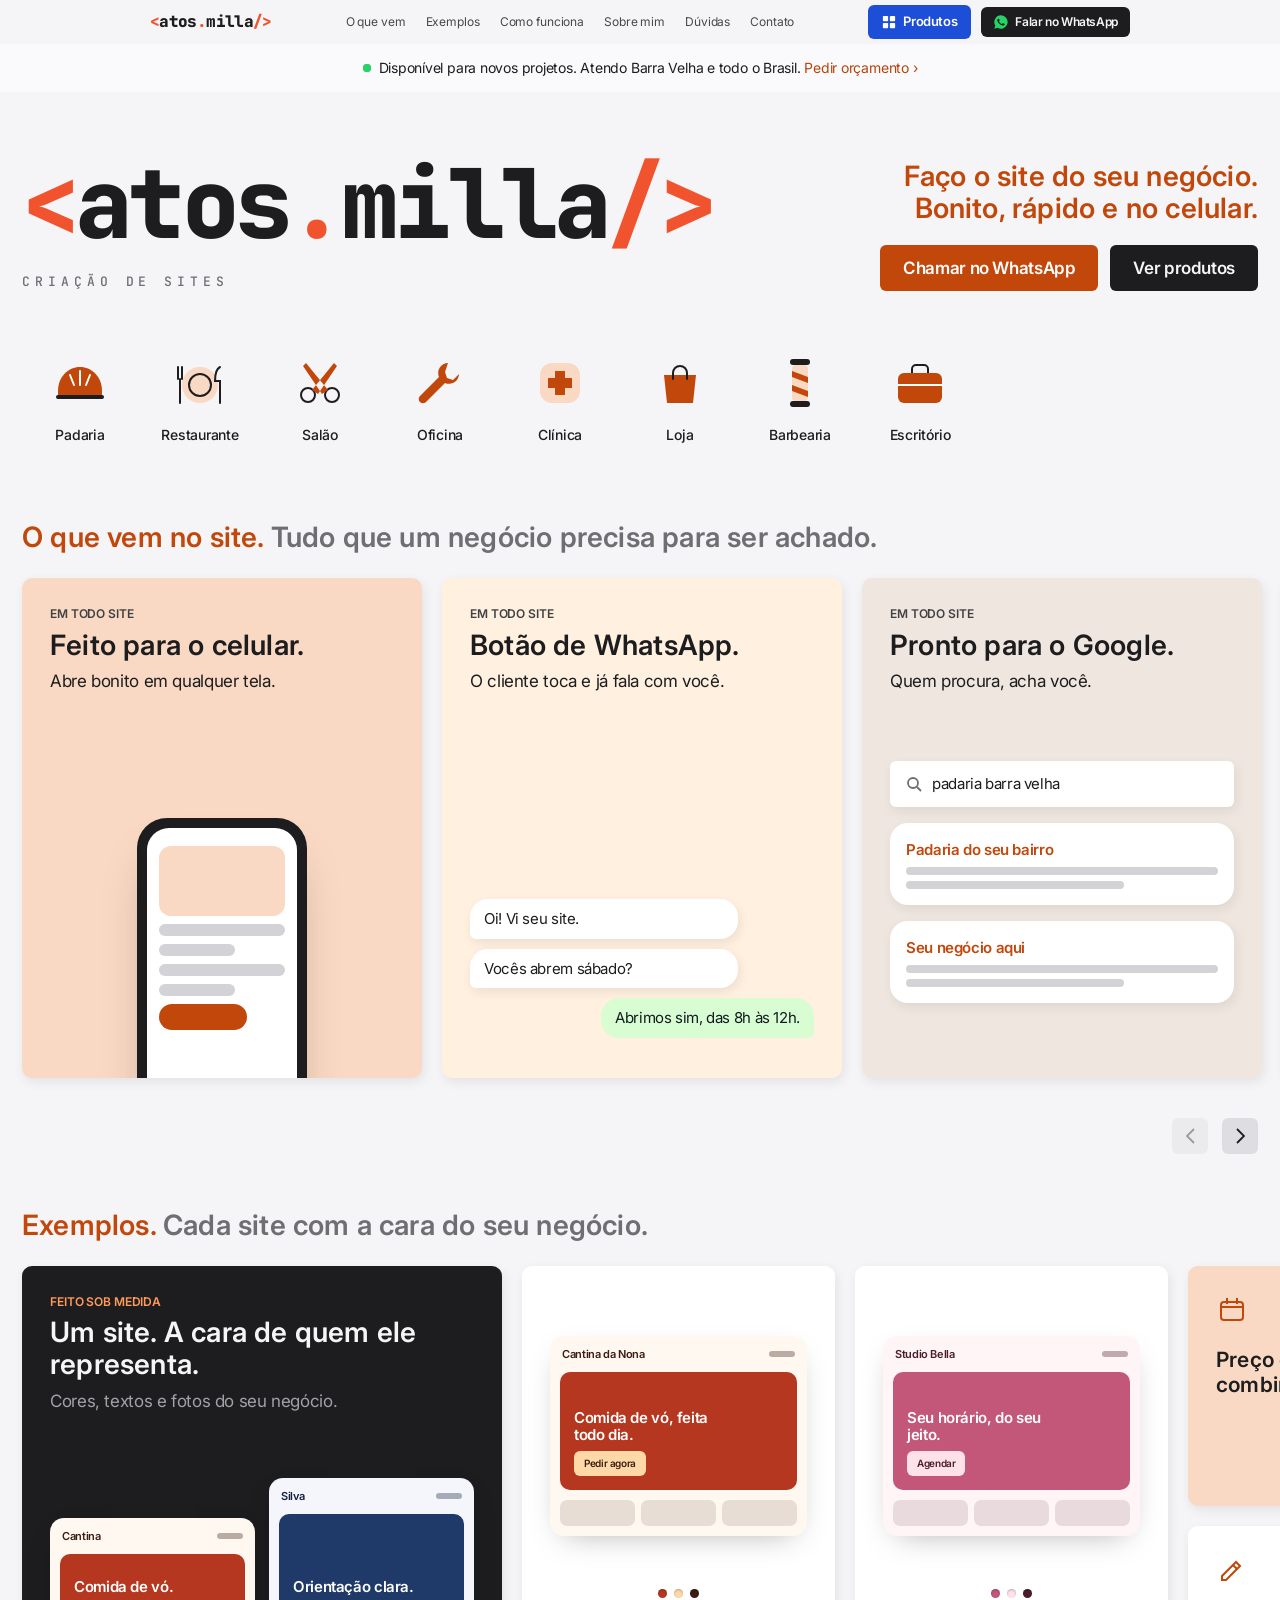
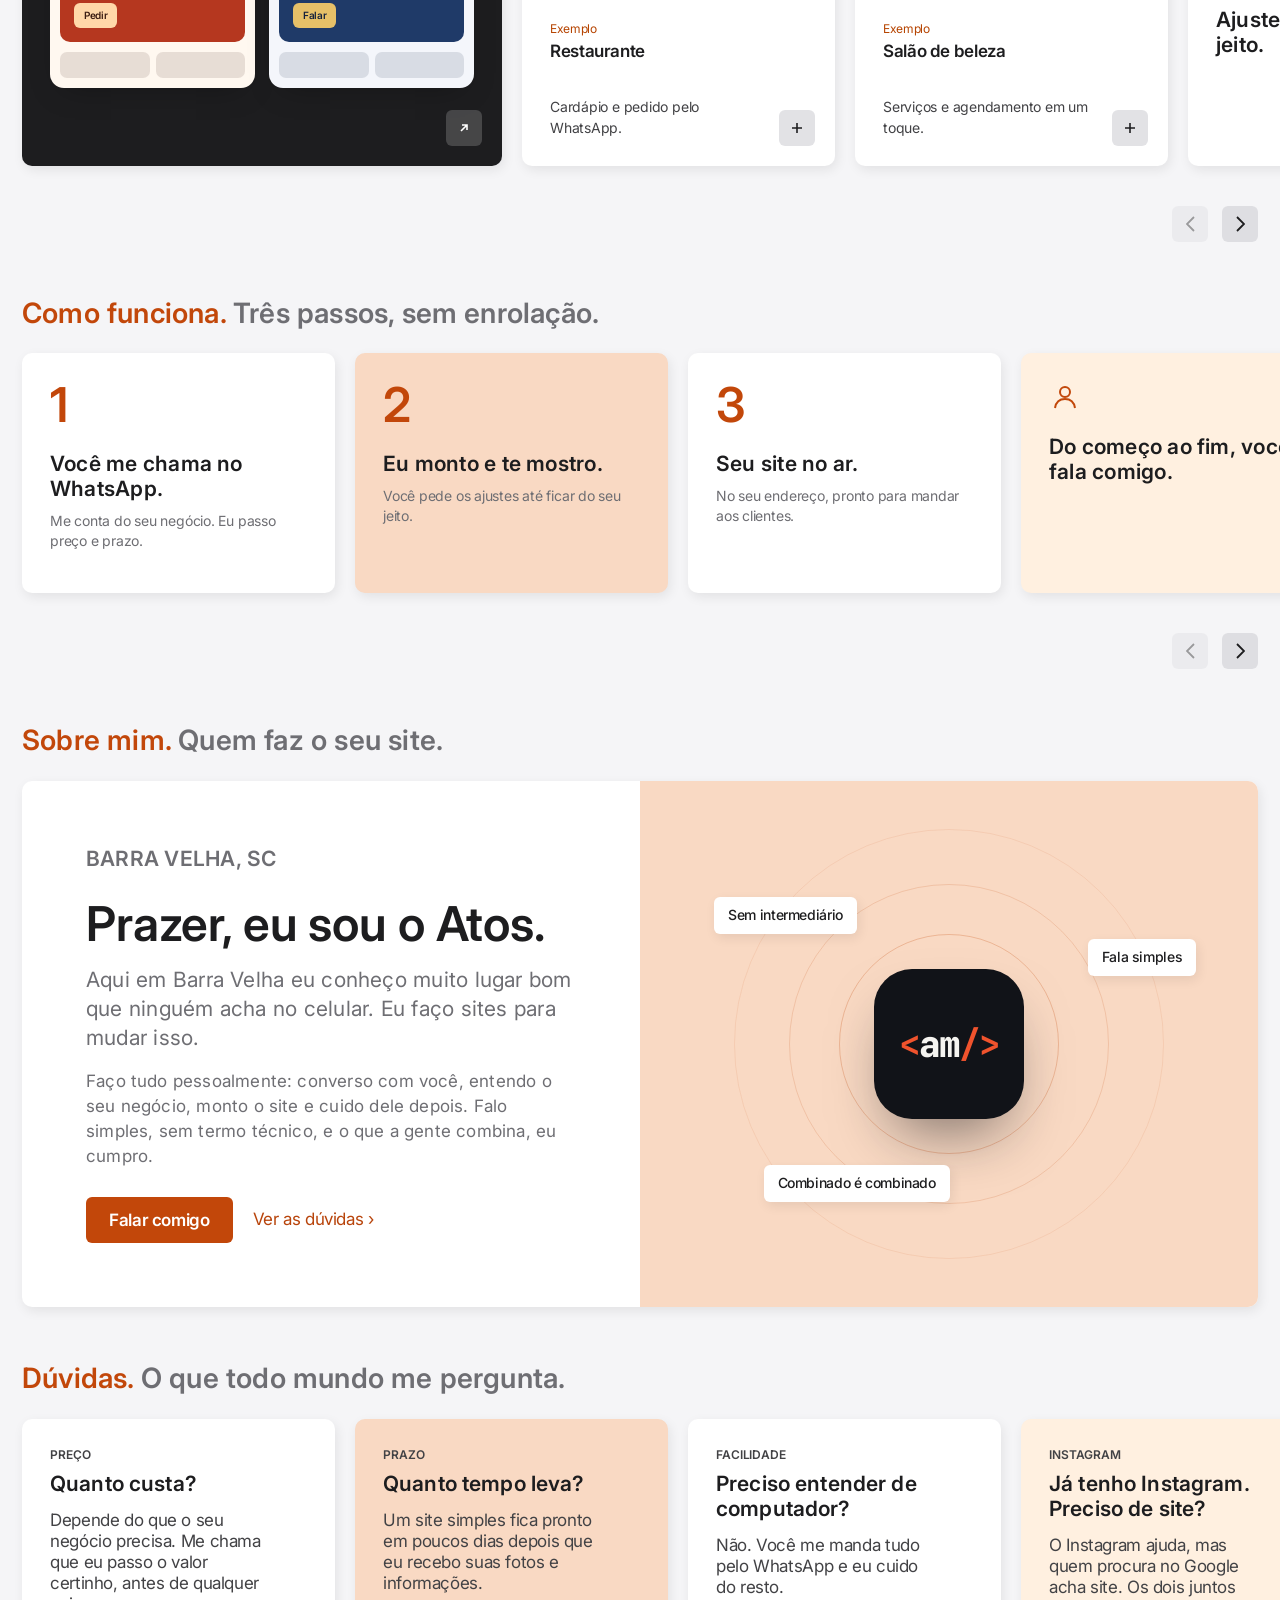
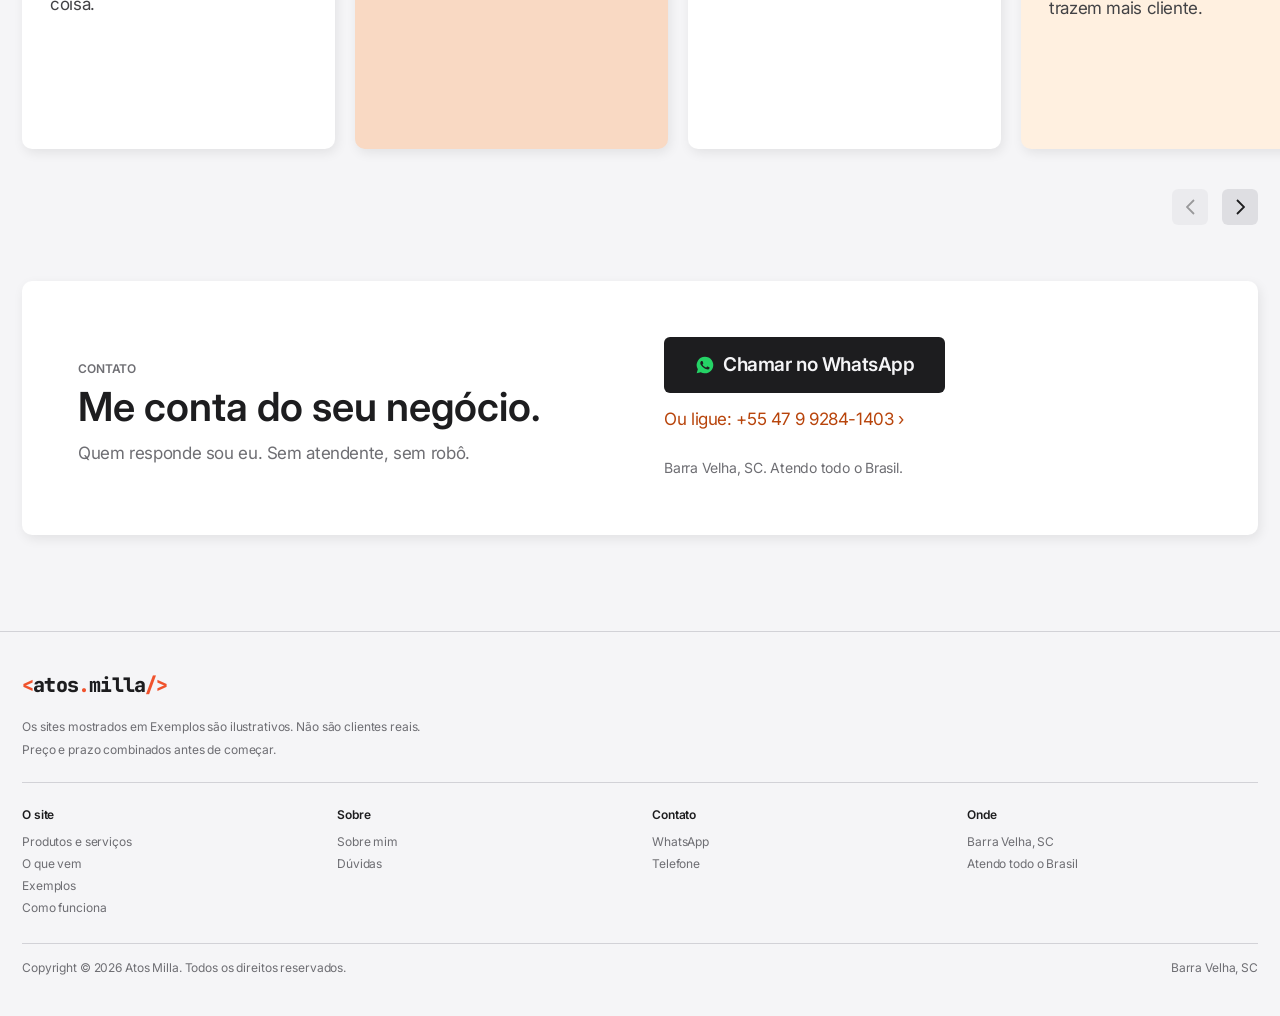
==== commit 192e0c50: "Botão Produtos separado do menu, em azul Co-Authored-By: Claude Opus 5.5 <noreply@anthropic.com>" ====
--- a/index.html
+++ b/index.html
@@ -15,7 +15,7 @@
 <link rel="preconnect" href="https://fonts.googleapis.com">
 <link rel="preconnect" href="https://fonts.gstatic.com" crossorigin>
 <link href="https://fonts.googleapis.com/css2?family=Inter:opsz,wght@14..32,400;14..32,500;14..32,600&family=JetBrains+Mono:wght@500;800&display=swap" rel="stylesheet">
-<link rel="stylesheet" href="assets/site.css?v=20261123e">
+<link rel="stylesheet" href="assets/site.css?v=20261123f">
 </head>
 <body>
 
@@ -32,7 +32,6 @@
   <nav class="gnav-in" aria-label="Principal">
     <a class="gnav-logo" href="#topo" aria-label="Atos Milla, início"><span class="logo-t"><b>&lt;</b>atos<b>.</b>milla<b>/&gt;</b></span></a>
     <ul class="gnav-links" id="gnav-links">
-      <li><a href="produtos.html">Produtos</a></li>
       <li><a href="#o-que-vem">O que vem</a></li>
       <li><a href="#exemplos">Exemplos</a></li>
       <li><a href="#como-funciona">Como funciona</a></li>
@@ -40,7 +39,10 @@
       <li><a href="#duvidas">Dúvidas</a></li>
       <li><a href="#contato">Contato</a></li>
     </ul>
-    <a class="gnav-cta" data-wa="Oi Atos! Vi seu site e quero conversar." href="#contato" aria-label="Falar no WhatsApp"><svg aria-hidden="true"><use href="#i-wa"/></svg><span>Falar no WhatsApp</span></a>
+    <div class="gnav-act">
+      <a class="gnav-prod" href="produtos.html"><svg aria-hidden="true" viewBox="0 0 16 16" width="14" height="14" fill="currentColor"><rect x="1" y="1" width="6" height="6" rx="1"/><rect x="9" y="1" width="6" height="6" rx="1"/><rect x="1" y="9" width="6" height="6" rx="1"/><rect x="9" y="9" width="6" height="6" rx="1"/></svg><span>Produtos</span></a>
+      <a class="gnav-cta" data-wa="Oi Atos! Vi seu site e quero conversar." href="#contato" aria-label="Falar no WhatsApp"><svg aria-hidden="true"><use href="#i-wa"/></svg><span>Falar no WhatsApp</span></a>
+    </div>
     <button class="gnav-burger" id="burger" aria-label="Abrir menu" aria-expanded="false" aria-controls="gnav-links">
       <svg width="18" height="12" viewBox="0 0 18 12" fill="none" stroke="currentColor" stroke-width="1.4"><path d="M1 3h16M1 9h16"/></svg>
     </button>
@@ -264,6 +266,6 @@
   <div class="foot-legal"><span>Copyright © <span id="ano">2026</span> Atos Milla. Todos os direitos reservados.</span><span>Barra Velha, SC</span></div>
 </footer>
 
-<script src="assets/site.js?v=20261123e"></script>
+<script src="assets/site.js?v=20261123f"></script>
 </body>
 </html>
--- a/assets/site.css
+++ b/assets/site.css
@@ -90,6 +90,10 @@
 .gnav-cta span{opacity:1}
 .gnav-cta:hover{text-decoration:none;background:var(--ink-2)}
 .gnav-cta svg{width:16px;height:16px;color:var(--wa);flex:none}
+.gnav-act{display:flex;align-items:center;gap:10px}
+.gnav-prod{display:inline-flex;align-items:center;gap:7px;font-size:13px;font-weight:600;color:#fff;background:#1d4ed8;padding:7px 14px;border-radius:var(--r-pill)}
+.gnav-prod:hover{background:#1e40af;text-decoration:none}
+.gnav-prod[aria-current]{background:#eef4ff;color:#1d4ed8;box-shadow:inset 0 0 0 1.5px #1d4ed8}
 .gnav-burger{display:none;background:none;border:0;width:44px;height:44px;color:var(--ink);cursor:pointer;margin-right:-12px}
 @media (max-width:833px){
   .gnav-links{display:none;position:absolute;top:var(--nav-h);left:0;right:0;flex-direction:column;
@@ -97,6 +101,8 @@
   .gnav.open .gnav-links{display:flex}
   .gnav-links a{font-size:24px;font-weight:600;line-height:1.3;padding:8px 0;opacity:1}
   .gnav-burger{display:block}
+  .gnav-act{gap:4px}
+  .gnav-prod{padding:7px 11px}
   .gnav-logo{margin-right:auto}
   .gnav-cta{width:44px;height:44px;justify-content:center;background:none;padding:0}
   .gnav-cta:hover{background:none}
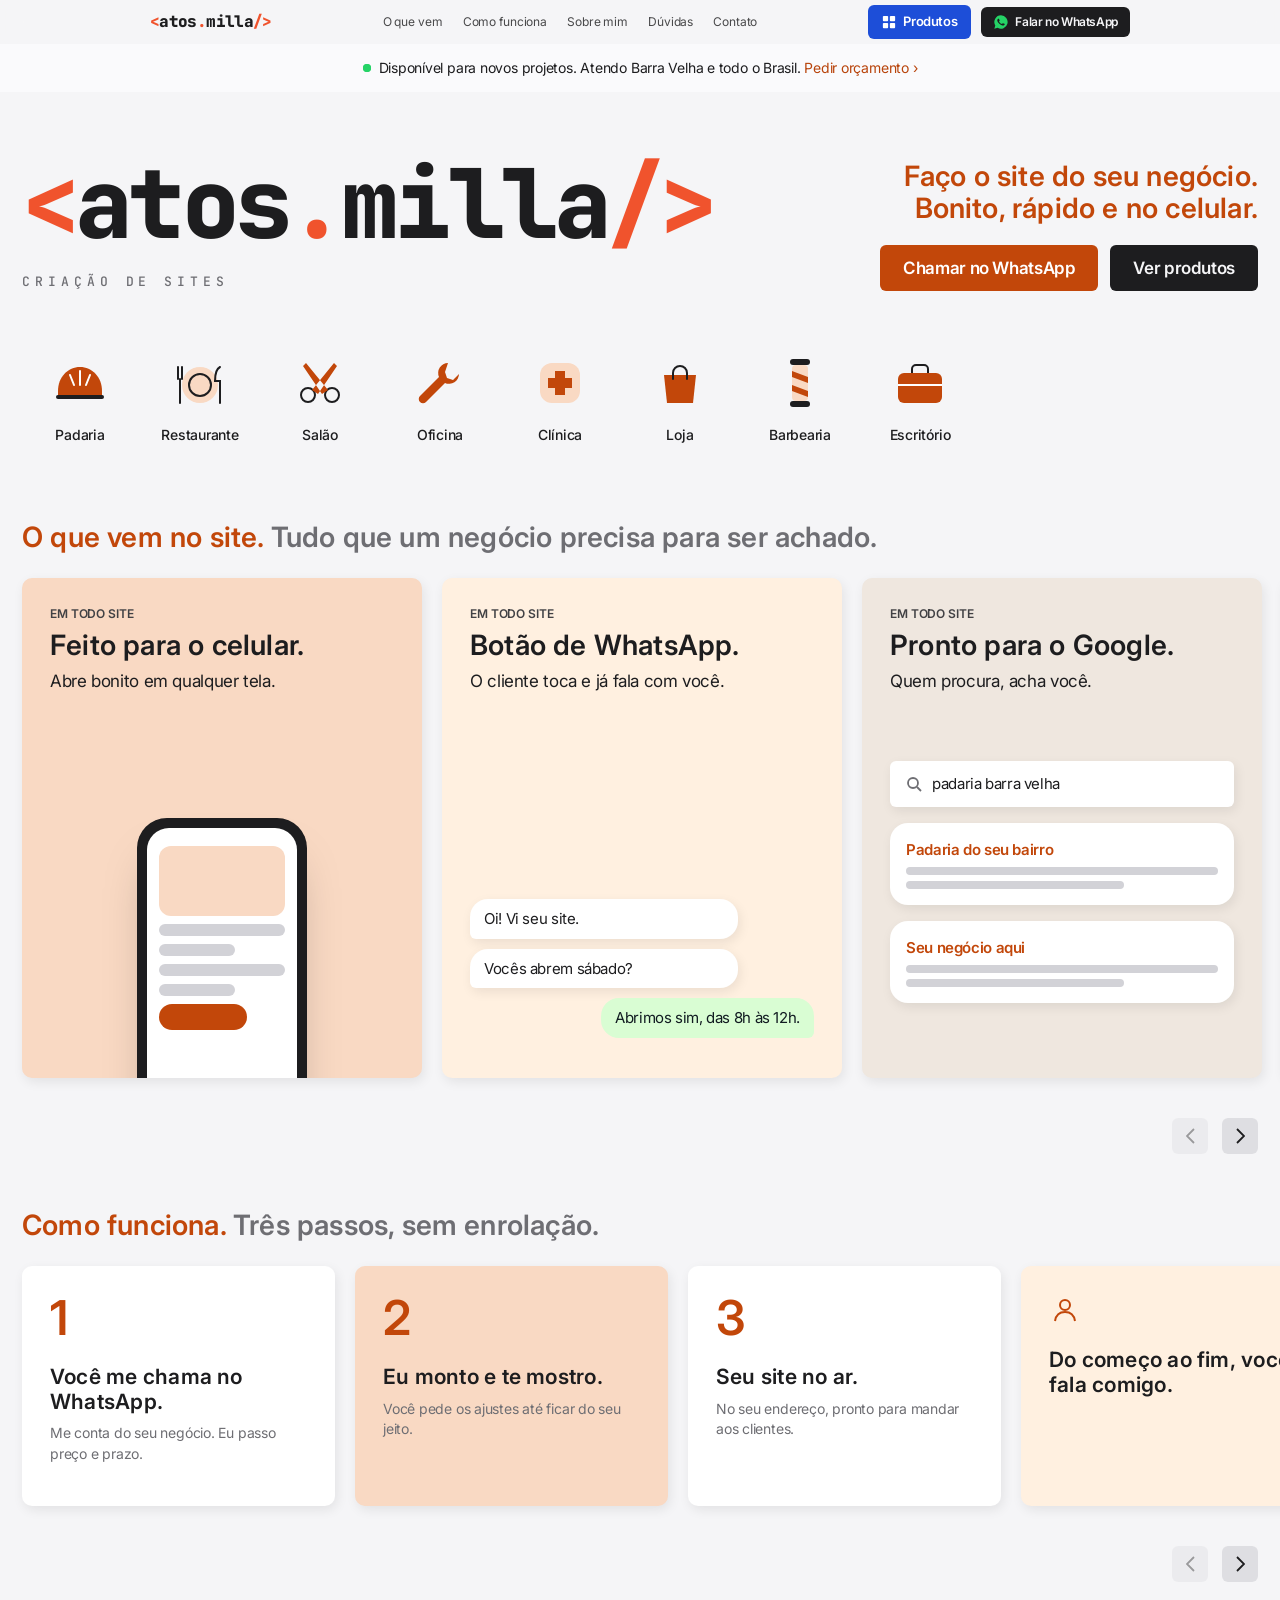
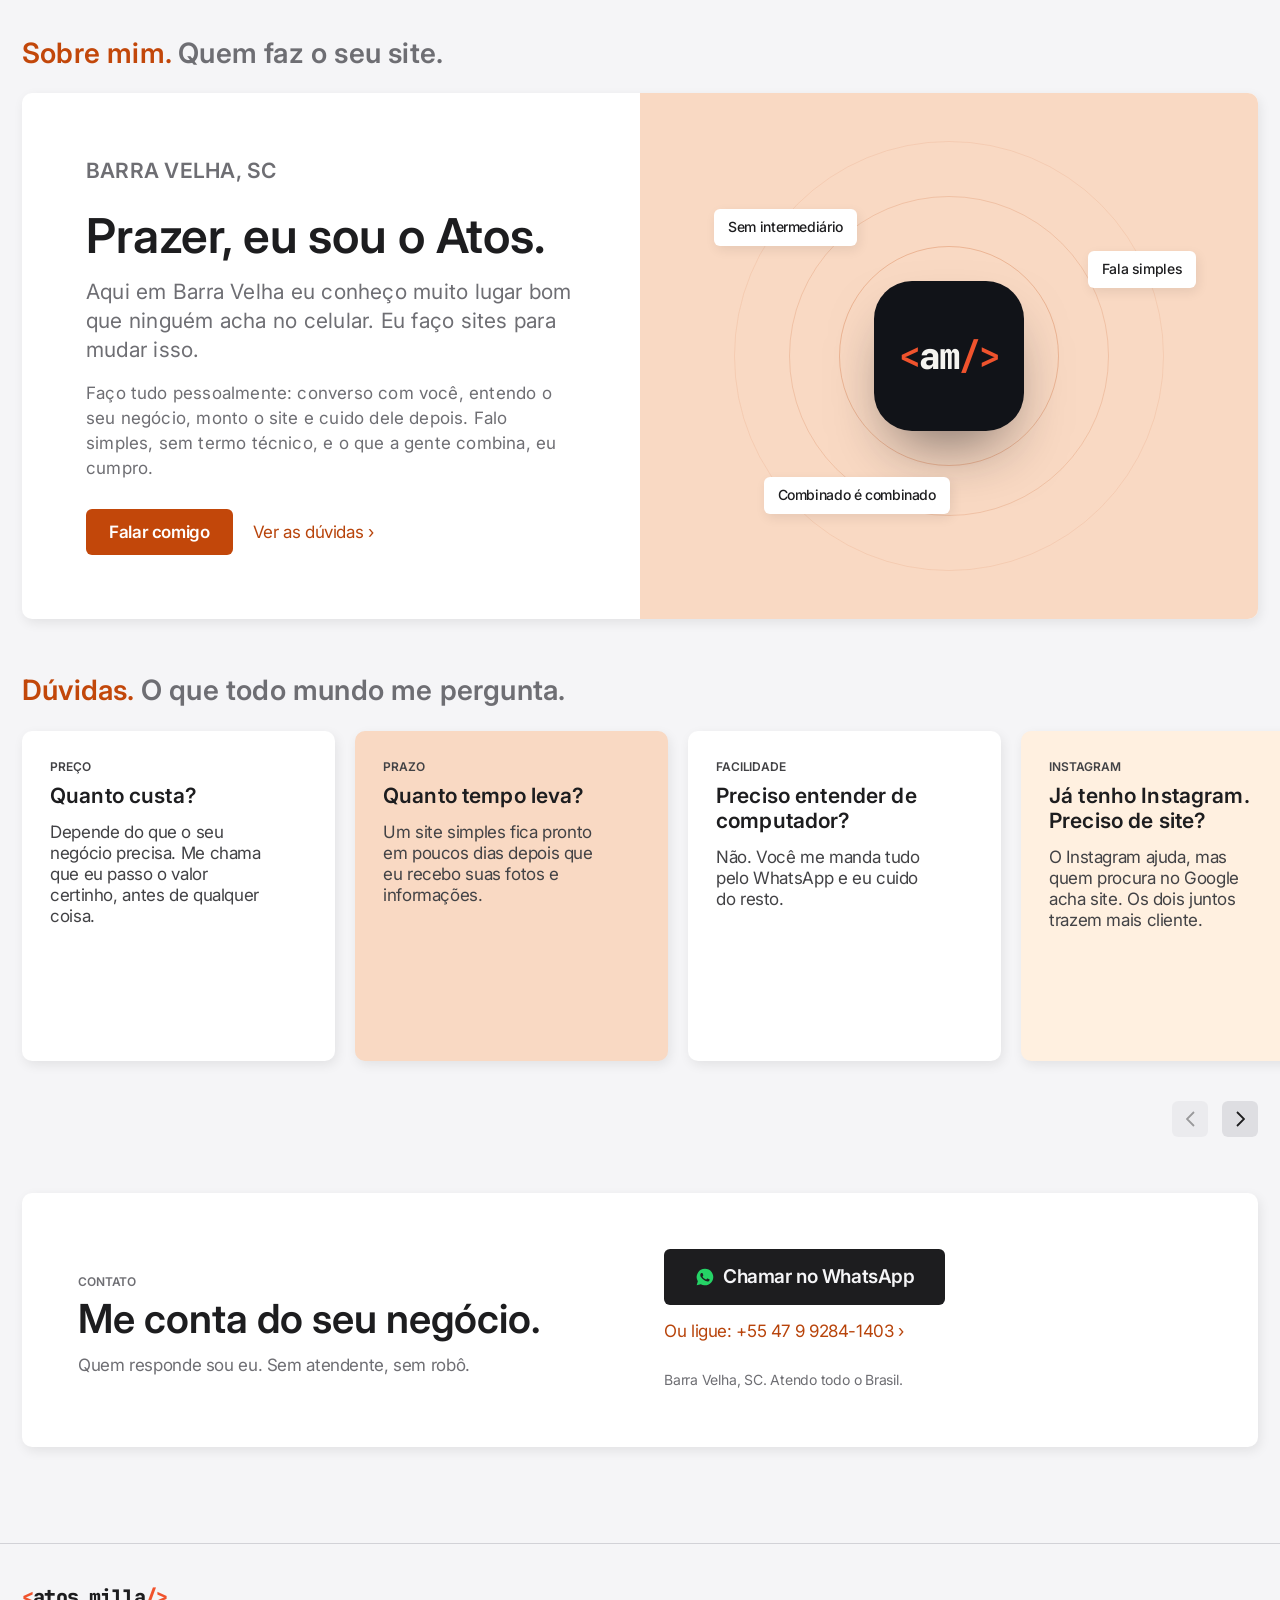
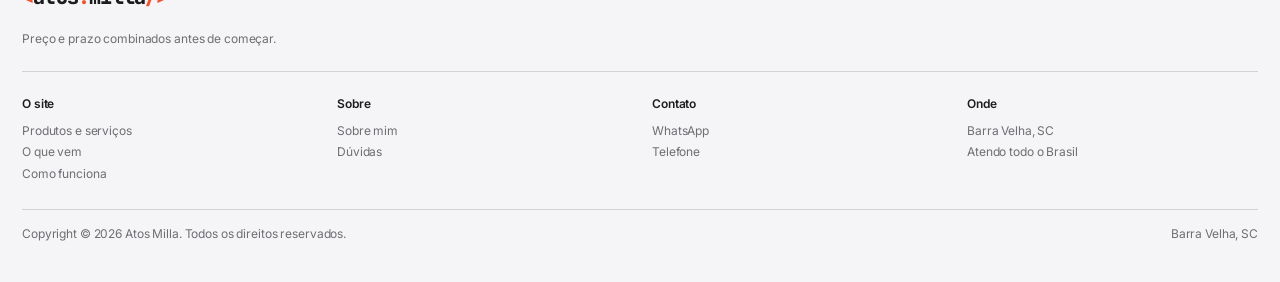
==== commit e902732c: "Remove a seção Exemplos Co-Authored-By: Claude Opus 5.5 <noreply@anthropic.com>" ====
--- a/index.html
+++ b/index.html
@@ -15,7 +15,7 @@
 <link rel="preconnect" href="https://fonts.googleapis.com">
 <link rel="preconnect" href="https://fonts.gstatic.com" crossorigin>
 <link href="https://fonts.googleapis.com/css2?family=Inter:opsz,wght@14..32,400;14..32,500;14..32,600&family=JetBrains+Mono:wght@500;800&display=swap" rel="stylesheet">
-<link rel="stylesheet" href="assets/site.css?v=20261123f">
+<link rel="stylesheet" href="assets/site.css?v=20261123g">
 </head>
 <body>
 
@@ -33,7 +33,6 @@
     <a class="gnav-logo" href="#topo" aria-label="Atos Milla, início"><span class="logo-t"><b>&lt;</b>atos<b>.</b>milla<b>/&gt;</b></span></a>
     <ul class="gnav-links" id="gnav-links">
       <li><a href="#o-que-vem">O que vem</a></li>
-      <li><a href="#exemplos">Exemplos</a></li>
       <li><a href="#como-funciona">Como funciona</a></li>
       <li><a href="#sobre">Sobre mim</a></li>
       <li><a href="#duvidas">Dúvidas</a></li>
@@ -124,55 +123,6 @@
     </div>
   </section>
 
-  <!-- 5b. PRATELEIRA: exemplos -->
-  <section class="wrap shelf" id="exemplos">
-    <h2 class="shelf-h rv"><span class="a">Exemplos.</span> <span class="b">Cada site com a cara do seu negócio.</span></h2>
-    <div class="rail rv" data-rail>
-      <div class="rail-track">
-        <a class="card w-480 dark" style="background:var(--tint-4)" data-wa="Oi Atos! Vi os exemplos no seu site e quero um assim para o meu negócio." href="#contato">
-          <div class="card-info"><p class="eyebrow" style="color:#ff9a5c">Feito sob medida</p><h3 class="card-title">Um site. A cara de quem ele representa.</h3><p class="card-desc" style="color:#a1a1a6">Cores, textos e fotos do seu negócio.</p></div>
-          <div class="card-media"><div style="display:flex;gap:14px;align-items:flex-end;padding:0 28px 40px;width:100%">
-            <div class="mini" style="--mbg:#fff8f0;--mtx:#3b1d12;--mc1:#b5371f;--mc2:#ffd8a8;--mbtn:#3b1d12;height:170px;flex:1"><div class="mt">Cantina<i></i></div><div class="mh"><b>Comida de vó.</b><span>Pedir</span></div><div class="mf"><i></i><i></i></div></div>
-            <div class="mini" style="--mbg:#f4f6fb;--mtx:#14213d;--mc1:#1f3a68;--mc2:#e6c068;--mbtn:#14213d;height:210px;flex:1"><div class="mt">Silva<i></i></div><div class="mh"><b>Orientação clara.</b><span>Falar</span></div><div class="mf"><i></i><i></i></div></div>
-          </div></div>
-          <span class="corner" aria-hidden="true"><svg><use href="#i-out"/></svg></span>
-        </a>
-        <a class="card pcard" data-wa="Oi Atos! Tenho um restaurante e quero um site." href="#contato">
-          <div class="card-media"><div class="mini" style="--mbg:#fff8f0;--mtx:#3b1d12;--mc1:#b5371f;--mc2:#ffd8a8;--mbtn:#3b1d12"><div class="mt">Cantina da Nona<i></i></div><div class="mh"><b>Comida de vó, feita todo dia.</b><span>Pedir agora</span></div><div class="mf"><i></i><i></i><i></i></div></div></div>
-          <div class="swatches"><i style="background:#b5371f"></i><i style="background:#ffd8a8"></i><i style="background:#3b1d12"></i></div>
-          <p class="flag">Exemplo</p><h3 class="pname">Restaurante</h3><p class="pprice">Cardápio e pedido pelo WhatsApp.</p>
-          <span class="corner" aria-hidden="true"><svg><use href="#i-plus"/></svg></span>
-        </a>
-        <a class="card pcard" data-wa="Oi Atos! Tenho um salão e quero um site." href="#contato">
-          <div class="card-media"><div class="mini" style="--mbg:#fff5f7;--mtx:#4a1d2c;--mc1:#c2577a;--mc2:#ffe1ea;--mbtn:#4a1d2c"><div class="mt">Studio Bella<i></i></div><div class="mh"><b>Seu horário, do seu jeito.</b><span>Agendar</span></div><div class="mf"><i></i><i></i><i></i></div></div></div>
-          <div class="swatches"><i style="background:#c2577a"></i><i style="background:#ffe1ea"></i><i style="background:#4a1d2c"></i></div>
-          <p class="flag">Exemplo</p><h3 class="pname">Salão de beleza</h3><p class="pprice">Serviços e agendamento em um toque.</p>
-          <span class="corner" aria-hidden="true"><svg><use href="#i-plus"/></svg></span>
-        </a>
-        <div class="stack">
-          <div class="tile" style="background:var(--tint-1)"><svg class="ticon" viewBox="0 0 32 32" fill="none" stroke="currentColor" stroke-width="2"><rect x="5" y="8" width="22" height="18" rx="3"/><path d="M5 13h22M11 4v6M21 4v6"/></svg><p>Preço e prazo combinados antes.</p></div>
-          <div class="tile" style="background:var(--surface)"><svg class="ticon" viewBox="0 0 32 32" fill="none" stroke="currentColor" stroke-width="2"><path d="M6 22l14-14 4 4-14 14H6z"/><path d="M17 11l4 4"/></svg><p>Ajustes até ficar do seu jeito.</p></div>
-        </div>
-        <a class="card pcard" data-wa="Oi Atos! Tenho uma oficina e quero um site." href="#contato">
-          <div class="card-media"><div class="mini" style="--mbg:#18181a;--mtx:#f2f2f2;--mc1:#2b2b2e;--mc2:#e2550f;--mbtn:#fff"><div class="mt">Auto Center Brasa<i></i></div><div class="mh"><b>Seu carro na mão de quem entende.</b><span>Orçamento</span></div><div class="mf"><i></i><i></i><i></i></div></div></div>
-          <div class="swatches"><i style="background:#18181a"></i><i style="background:#e2550f"></i><i style="background:#f2f2f2"></i></div>
-          <p class="flag">Exemplo</p><h3 class="pname">Oficina mecânica</h3><p class="pprice">Serviços e orçamento sem compromisso.</p>
-          <span class="corner" aria-hidden="true"><svg><use href="#i-plus"/></svg></span>
-        </a>
-        <a class="card pcard" data-wa="Oi Atos! Tenho um escritório e quero um site." href="#contato">
-          <div class="card-media"><div class="mini" style="--mbg:#f4f6fb;--mtx:#14213d;--mc1:#1f3a68;--mc2:#e6c068;--mbtn:#14213d"><div class="mt">Silva Advocacia<i></i></div><div class="mh"><b>Orientação clara para o seu caso.</b><span>Falar agora</span></div><div class="mf"><i></i><i></i><i></i></div></div></div>
-          <div class="swatches"><i style="background:#1f3a68"></i><i style="background:#e6c068"></i><i style="background:#14213d"></i></div>
-          <p class="flag">Exemplo</p><h3 class="pname">Escritório</h3><p class="pprice">Áreas de atuação e contato direto.</p>
-          <span class="corner" aria-hidden="true"><svg><use href="#i-plus"/></svg></span>
-        </a>
-      </div>
-      <div class="rail-paddles">
-        <button class="paddle" data-prev aria-label="Anterior"><svg><use href="#i-prev"/></svg></button>
-        <button class="paddle" data-next aria-label="Próximo"><svg><use href="#i-next"/></svg></button>
-      </div>
-    </div>
-  </section>
-
   <!-- 5c. PRATELEIRA: como funciona -->
   <section class="wrap shelf" id="como-funciona">
     <h2 class="shelf-h rv"><span class="a">Como funciona.</span> <span class="b">Três passos, sem enrolação.</span></h2>
@@ -254,11 +204,10 @@
 <footer class="wrap foot">
   <p class="foot-logo"><span class="logo-t"><b>&lt;</b>atos<b>.</b>milla<b>/&gt;</b></span></p>
   <div class="foot-notes">
-    <p>Os sites mostrados em Exemplos são ilustrativos. Não são clientes reais.</p>
     <p>Preço e prazo combinados antes de começar.</p>
   </div>
   <div class="foot-cols">
-    <div><h4>O site</h4><a href="produtos.html">Produtos e serviços</a><a href="#o-que-vem">O que vem</a><a href="#exemplos">Exemplos</a><a href="#como-funciona">Como funciona</a></div>
+    <div><h4>O site</h4><a href="produtos.html">Produtos e serviços</a><a href="#o-que-vem">O que vem</a><a href="#como-funciona">Como funciona</a></div>
     <div><h4>Sobre</h4><a href="#sobre">Sobre mim</a><a href="#duvidas">Dúvidas</a></div>
     <div><h4>Contato</h4><a data-wa="Oi Atos! Vi seu site e quero conversar." href="#contato">WhatsApp</a><a href="tel:+5547992841403">Telefone</a></div>
     <div><h4>Onde</h4><span>Barra Velha, SC</span><span>Atendo todo o Brasil</span></div>
@@ -266,6 +215,6 @@
   <div class="foot-legal"><span>Copyright © <span id="ano">2026</span> Atos Milla. Todos os direitos reservados.</span><span>Barra Velha, SC</span></div>
 </footer>
 
-<script src="assets/site.js?v=20261123f"></script>
+<script src="assets/site.js?v=20261123g"></script>
 </body>
 </html>
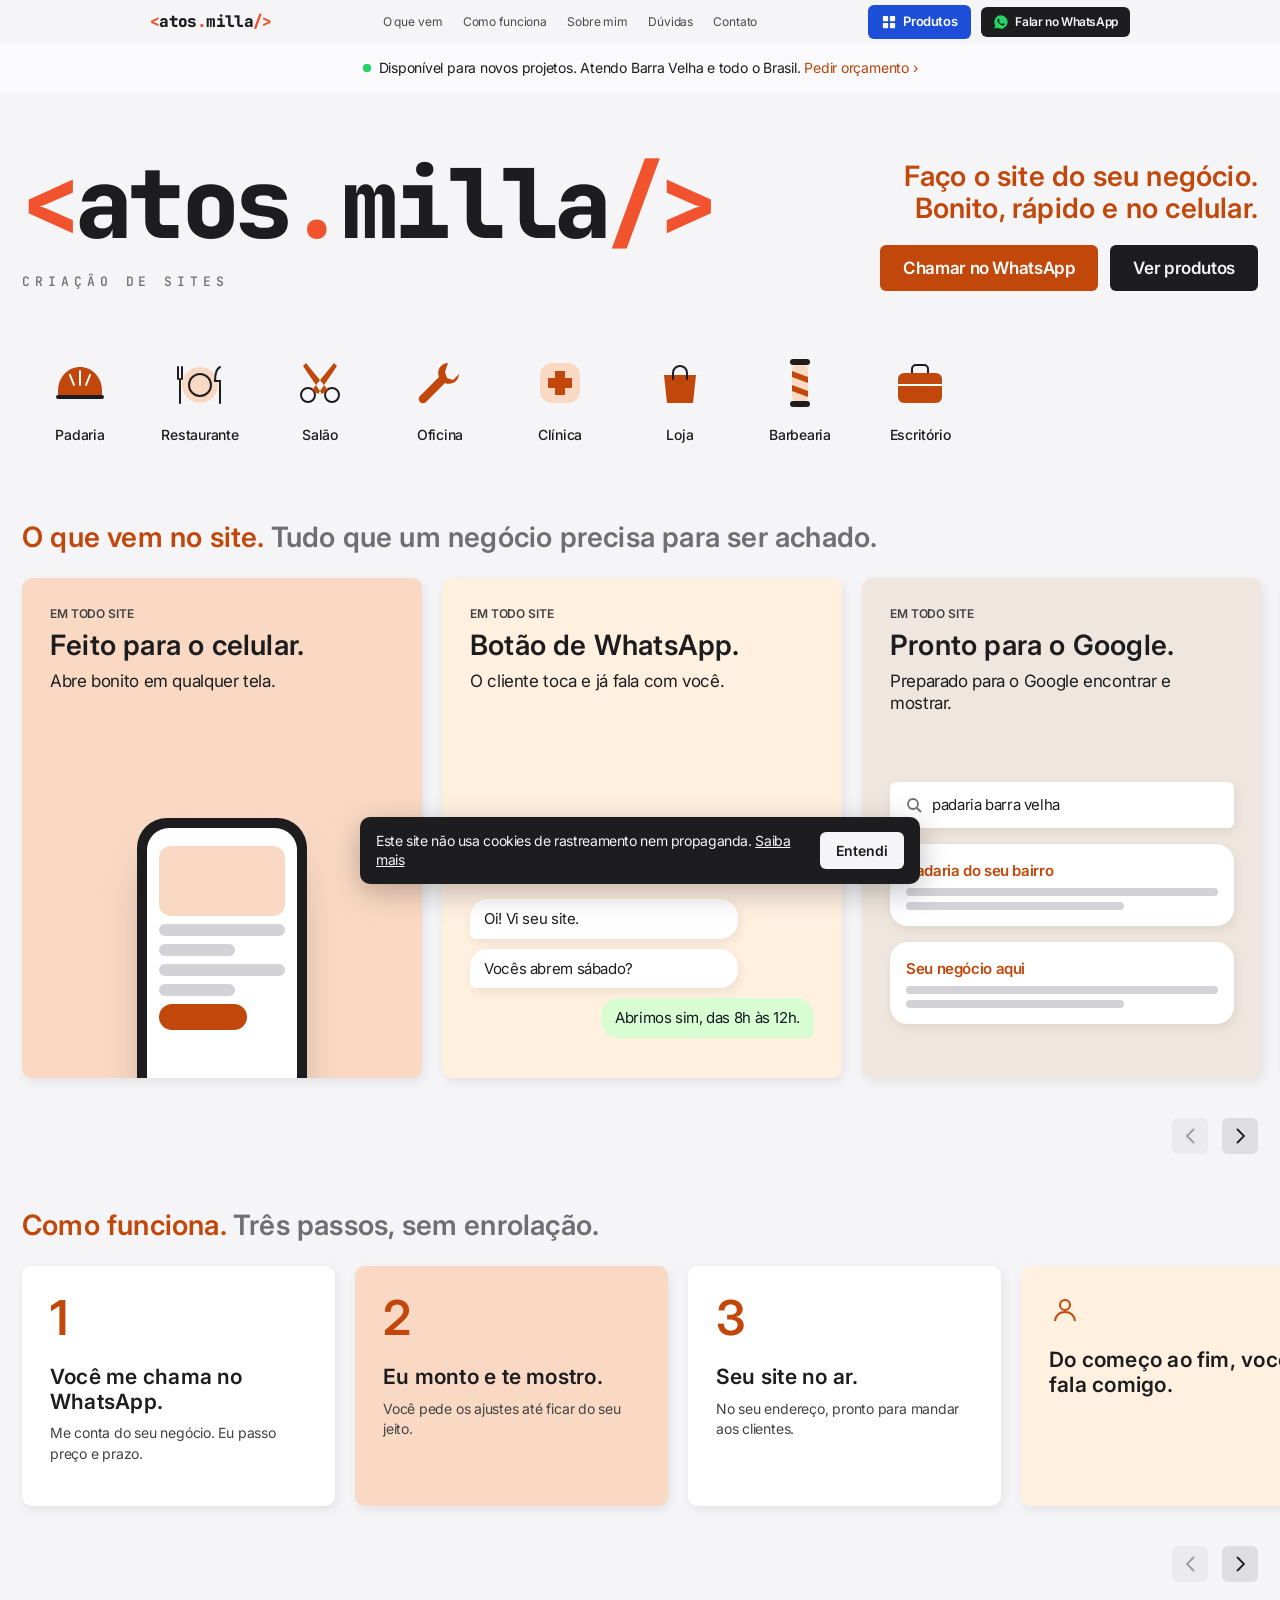
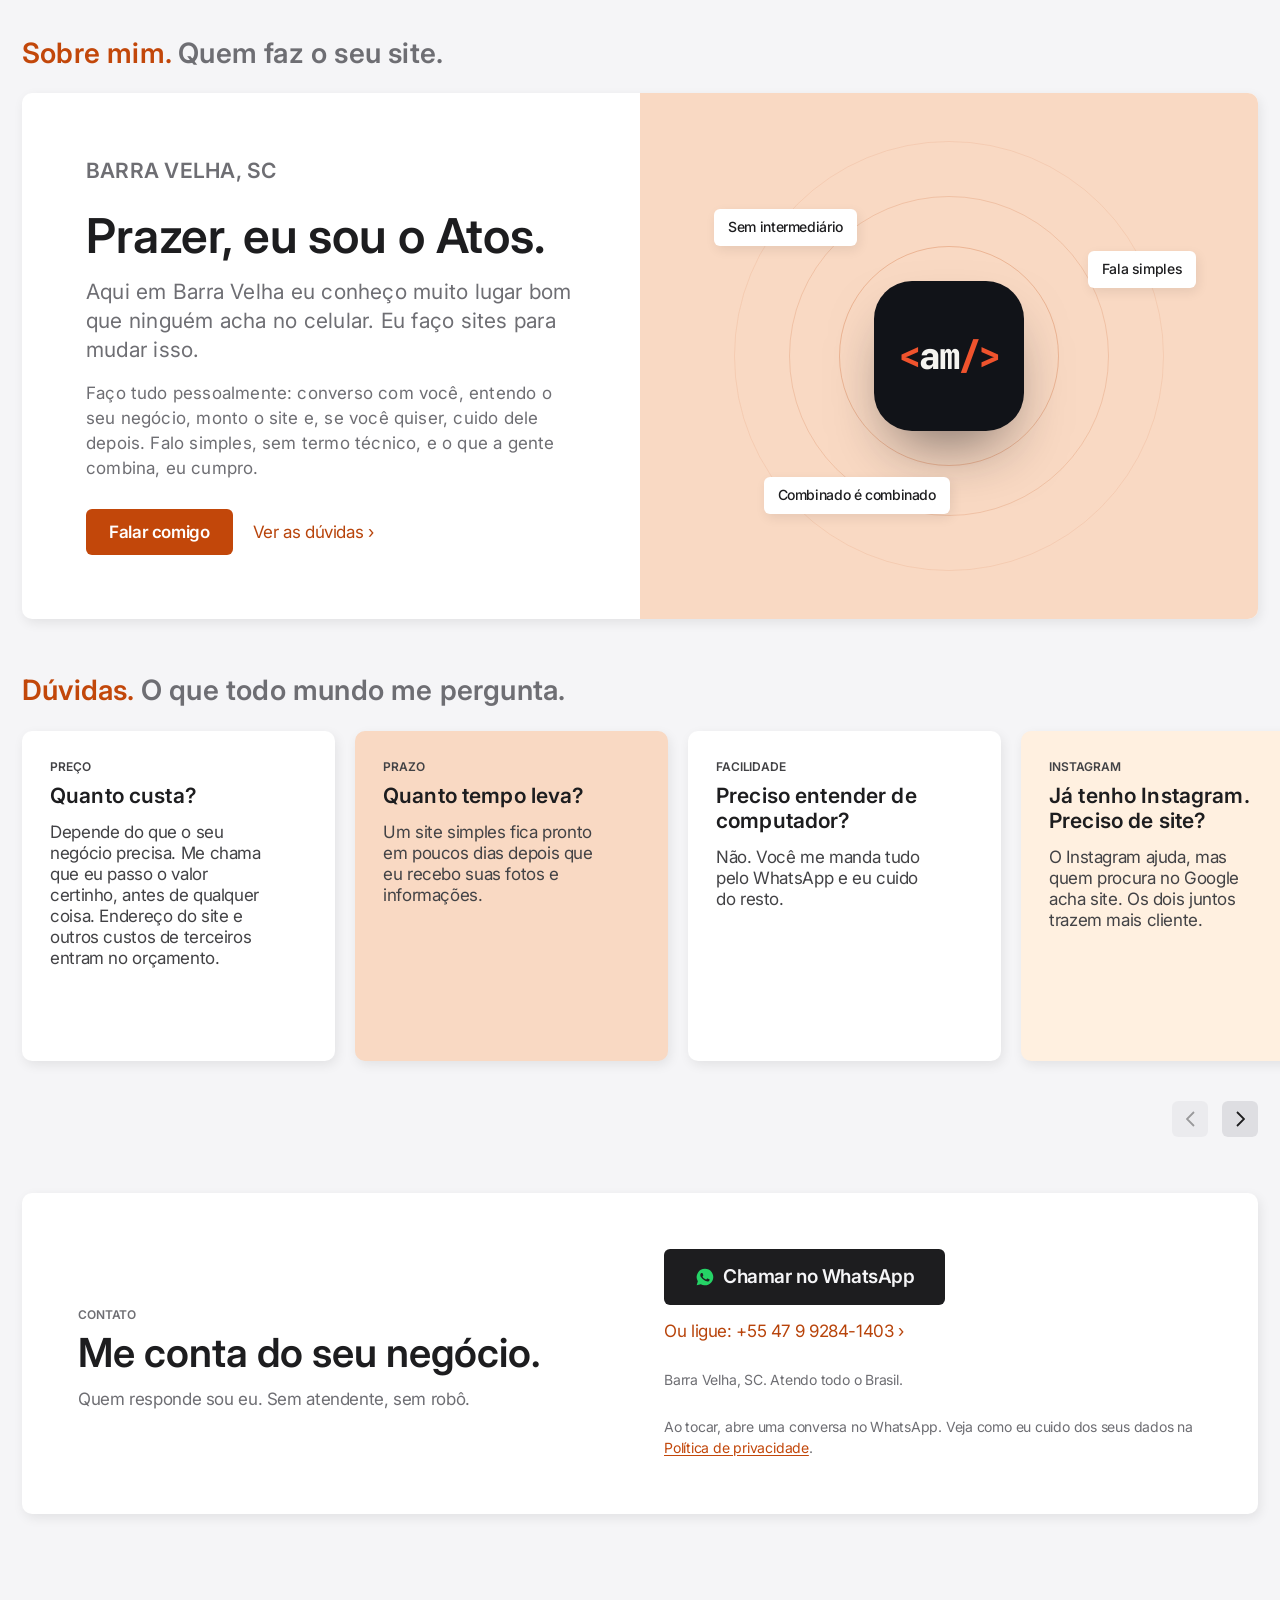
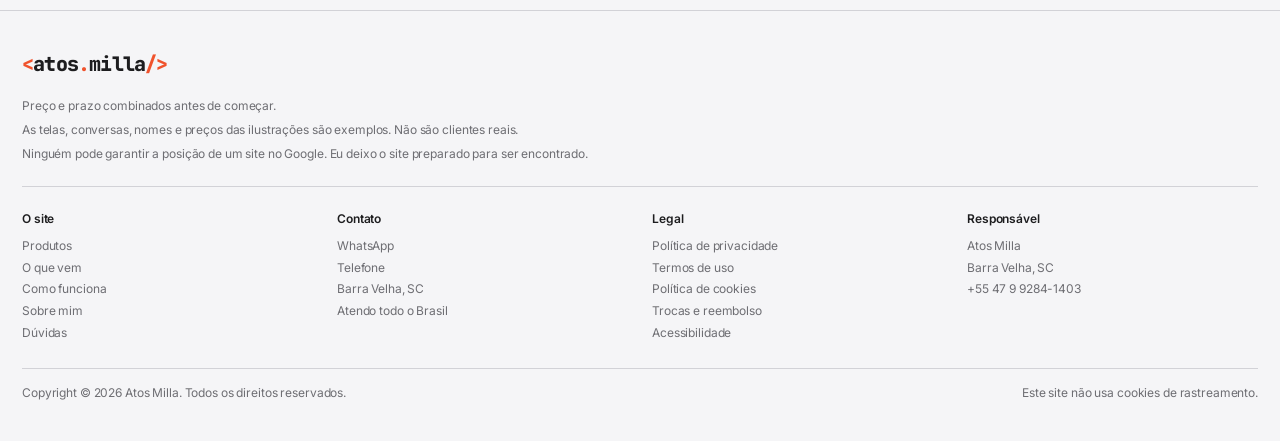
==== commit 74225d83: "Páginas legais (privacidade, termos, cookies, reembolso, acessibilidade), aviso de cookies, fontes n" ====
--- a/index.html
+++ b/index.html
@@ -12,12 +12,11 @@
 <meta property="og:url" content="https://atosmilla.github.io/">
 <meta property="og:image" content="https://atosmilla.github.io/assets/og.jpg">
 <link rel="icon" href="data:image/svg+xml,%3Csvg xmlns='http://www.w3.org/2000/svg' viewBox='0 0 64 64'%3E%3Crect width='64' height='64' rx='16' fill='%23111318'/%3E%3Cpath d='M30 20L14 32l16 12' fill='none' stroke='%23F0532D' stroke-width='7' stroke-linecap='round' stroke-linejoin='round'/%3E%3Cpath d='M44 14L34 50' stroke='%23F5F4F0' stroke-width='7' stroke-linecap='round'/%3E%3C/svg%3E">
-<link rel="preconnect" href="https://fonts.googleapis.com">
-<link rel="preconnect" href="https://fonts.gstatic.com" crossorigin>
-<link href="https://fonts.googleapis.com/css2?family=Inter:opsz,wght@14..32,400;14..32,500;14..32,600&family=JetBrains+Mono:wght@500;800&display=swap" rel="stylesheet">
-<link rel="stylesheet" href="assets/site.css?v=20261123g">
+<link rel="stylesheet" href="assets/fonts.css?v=20261125b">
+<link rel="stylesheet" href="assets/site.css?v=20261125b">
 </head>
 <body>
+<a class="skip" href="#topo">Pular para o conteúdo</a>
 
 <svg width="0" height="0" style="position:absolute" aria-hidden="true">
   <symbol id="i-wa" viewBox="0 0 24 24"><path fill="currentColor" d="M12 2a10 10 0 0 0-8.6 15.1L2 22l5-1.3A10 10 0 1 0 12 2Zm5.3 14.1c-.2.6-1.3 1.2-1.8 1.2s-1 .2-3.4-.7a12 12 0 0 1-4.7-4.2c-.4-.6-1-1.7-1-2.9s.6-1.8.9-2.1c.2-.2.5-.3.7-.3h.5c.2 0 .4 0 .6.5l.8 2c.1.2.1.4 0 .5l-.3.5-.4.4c-.1.2-.3.3-.1.6.2.3.8 1.3 1.6 2 1.1 1 2 1.3 2.3 1.4.3.1.5.1.6-.1l.9-1c.2-.3.4-.2.6-.1l1.9.9c.3.1.5.2.5.3.1.2.1.7-.2 1.1Z"/></symbol>
@@ -43,7 +42,7 @@
       <a class="gnav-cta" data-wa="Oi Atos! Vi seu site e quero conversar." href="#contato" aria-label="Falar no WhatsApp"><svg aria-hidden="true"><use href="#i-wa"/></svg><span>Falar no WhatsApp</span></a>
     </div>
     <button class="gnav-burger" id="burger" aria-label="Abrir menu" aria-expanded="false" aria-controls="gnav-links">
-      <svg width="18" height="12" viewBox="0 0 18 12" fill="none" stroke="currentColor" stroke-width="1.4"><path d="M1 3h16M1 9h16"/></svg>
+      <svg aria-hidden="true" width="18" height="12" viewBox="0 0 18 12" fill="none" stroke="currentColor" stroke-width="1.4"><path d="M1 3h16M1 9h16"/></svg>
     </button>
   </nav>
 </header>
@@ -68,14 +67,14 @@
 
   <!-- 4. ÍCONES: negócios que eu atendo -->
   <nav class="wrap iconnav rv" aria-label="Negócios que eu atendo">
-    <a data-wa="Oi Atos! Quero um site para a minha padaria." href="#contato"><div class="ico"><svg width="56" height="44" viewBox="0 0 56 44"><path class="o" d="M6 30c0-14 10-24 22-24s22 10 22 24v4H6z"/><path d="M18 14l4 10M28 10v14M38 14l-4 10" stroke="#fff" stroke-width="2" stroke-linecap="round"/><rect x="4" y="34" width="48" height="4" rx="2" fill="currentColor"/></svg></div>Padaria</a>
-    <a data-wa="Oi Atos! Quero um site para o meu restaurante." href="#contato"><div class="ico"><svg width="56" height="48" viewBox="0 0 56 48"><circle class="t" cx="28" cy="26" r="18"/><circle cx="28" cy="26" r="11" fill="none" stroke="currentColor" stroke-width="2"/><path d="M6 8v12M10 8v12M8 20v24M48 8c-4 2-5 8-5 14h5v22" fill="none" stroke="currentColor" stroke-width="2" stroke-linecap="round"/></svg></div>Restaurante</a>
-    <a data-wa="Oi Atos! Quero um site para o meu salão." href="#contato"><div class="ico"><svg width="52" height="48" viewBox="0 0 52 48"><circle cx="14" cy="36" r="7" fill="none" stroke="currentColor" stroke-width="2"/><circle cx="38" cy="36" r="7" fill="none" stroke="currentColor" stroke-width="2"/><path class="o" d="M18 31L40 4l3 3-19 28zM34 31L12 4 9 7l19 28z"/></svg></div>Salão</a>
-    <a data-wa="Oi Atos! Quero um site para a minha oficina." href="#contato"><div class="ico"><svg width="52" height="48" viewBox="0 0 52 48"><path class="o" d="M34 4a10 10 0 0 0-9 14L6 37a4 4 0 0 0 6 6l19-19a10 10 0 0 0 14-9l-6 6-6-2-2-6z"/></svg></div>Oficina</a>
-    <a data-wa="Oi Atos! Quero um site para a minha clínica." href="#contato"><div class="ico"><svg width="48" height="48" viewBox="0 0 48 48"><rect class="t" x="4" y="4" width="40" height="40" rx="12"/><path class="o" d="M19 12h10v7h7v10h-7v7H19v-7h-7V19h7z"/></svg></div>Clínica</a>
-    <a data-wa="Oi Atos! Quero um site para a minha loja." href="#contato"><div class="ico"><svg width="48" height="48" viewBox="0 0 48 48"><path class="o" d="M8 16h32l-3 28H11z"/><path d="M17 20v-6a7 7 0 0 1 14 0v6" fill="none" stroke="currentColor" stroke-width="2" stroke-linecap="round"/></svg></div>Loja</a>
-    <a data-wa="Oi Atos! Quero um site para a minha barbearia." href="#contato"><div class="ico"><svg width="40" height="52" viewBox="0 0 40 52"><rect x="10" y="2" width="20" height="6" rx="3" fill="currentColor"/><rect x="10" y="44" width="20" height="6" rx="3" fill="currentColor"/><rect x="12" y="8" width="16" height="36" rx="4" class="t"/><path class="o" d="M12 14l16 6v6l-16-6zM12 28l16 6v6l-16-6z"/></svg></div>Barbearia</a>
-    <a data-wa="Oi Atos! Quero um site para o meu escritório." href="#contato"><div class="ico"><svg width="52" height="44" viewBox="0 0 52 44"><rect class="o" x="4" y="12" width="44" height="30" rx="6"/><path d="M18 12V8a4 4 0 0 1 4-4h8a4 4 0 0 1 4 4v4" fill="none" stroke="currentColor" stroke-width="2"/><path d="M4 24h44" stroke="#fff" stroke-width="2"/></svg></div>Escritório</a>
+    <a data-wa="Oi Atos! Quero um site para a minha padaria." href="#contato"><div class="ico"><svg aria-hidden="true" width="56" height="44" viewBox="0 0 56 44"><path class="o" d="M6 30c0-14 10-24 22-24s22 10 22 24v4H6z"/><path d="M18 14l4 10M28 10v14M38 14l-4 10" stroke="#fff" stroke-width="2" stroke-linecap="round"/><rect x="4" y="34" width="48" height="4" rx="2" fill="currentColor"/></svg></div>Padaria</a>
+    <a data-wa="Oi Atos! Quero um site para o meu restaurante." href="#contato"><div class="ico"><svg aria-hidden="true" width="56" height="48" viewBox="0 0 56 48"><circle class="t" cx="28" cy="26" r="18"/><circle cx="28" cy="26" r="11" fill="none" stroke="currentColor" stroke-width="2"/><path d="M6 8v12M10 8v12M8 20v24M48 8c-4 2-5 8-5 14h5v22" fill="none" stroke="currentColor" stroke-width="2" stroke-linecap="round"/></svg></div>Restaurante</a>
+    <a data-wa="Oi Atos! Quero um site para o meu salão." href="#contato"><div class="ico"><svg aria-hidden="true" width="52" height="48" viewBox="0 0 52 48"><circle cx="14" cy="36" r="7" fill="none" stroke="currentColor" stroke-width="2"/><circle cx="38" cy="36" r="7" fill="none" stroke="currentColor" stroke-width="2"/><path class="o" d="M18 31L40 4l3 3-19 28zM34 31L12 4 9 7l19 28z"/></svg></div>Salão</a>
+    <a data-wa="Oi Atos! Quero um site para a minha oficina." href="#contato"><div class="ico"><svg aria-hidden="true" width="52" height="48" viewBox="0 0 52 48"><path class="o" d="M34 4a10 10 0 0 0-9 14L6 37a4 4 0 0 0 6 6l19-19a10 10 0 0 0 14-9l-6 6-6-2-2-6z"/></svg></div>Oficina</a>
+    <a data-wa="Oi Atos! Quero um site para a minha clínica." href="#contato"><div class="ico"><svg aria-hidden="true" width="48" height="48" viewBox="0 0 48 48"><rect class="t" x="4" y="4" width="40" height="40" rx="12"/><path class="o" d="M19 12h10v7h7v10h-7v7H19v-7h-7V19h7z"/></svg></div>Clínica</a>
+    <a data-wa="Oi Atos! Quero um site para a minha loja." href="#contato"><div class="ico"><svg aria-hidden="true" width="48" height="48" viewBox="0 0 48 48"><path class="o" d="M8 16h32l-3 28H11z"/><path d="M17 20v-6a7 7 0 0 1 14 0v6" fill="none" stroke="currentColor" stroke-width="2" stroke-linecap="round"/></svg></div>Loja</a>
+    <a data-wa="Oi Atos! Quero um site para a minha barbearia." href="#contato"><div class="ico"><svg aria-hidden="true" width="40" height="52" viewBox="0 0 40 52"><rect x="10" y="2" width="20" height="6" rx="3" fill="currentColor"/><rect x="10" y="44" width="20" height="6" rx="3" fill="currentColor"/><rect x="12" y="8" width="16" height="36" rx="4" class="t"/><path class="o" d="M12 14l16 6v6l-16-6zM12 28l16 6v6l-16-6z"/></svg></div>Barbearia</a>
+    <a data-wa="Oi Atos! Quero um site para o meu escritório." href="#contato"><div class="ico"><svg aria-hidden="true" width="52" height="44" viewBox="0 0 52 44"><rect class="o" x="4" y="12" width="44" height="30" rx="6"/><path d="M18 12V8a4 4 0 0 1 4-4h8a4 4 0 0 1 4 4v4" fill="none" stroke="currentColor" stroke-width="2"/><path d="M4 24h44" stroke="#fff" stroke-width="2"/></svg></div>Escritório</a>
   </nav>
   <div class="wrap swipe" aria-hidden="true"><div class="swipe-track"><span class="swipe-thumb"></span></div></div>
 
@@ -93,7 +92,7 @@
           <div class="card-media"><div class="chat" aria-hidden="true"><p class="msg in-m">Oi! Vi seu site.</p><p class="msg in-m">Vocês abrem sábado?</p><p class="msg out-m">Abrimos sim, das 8h às 12h.</p></div></div>
         </div>
         <div class="card" style="background:var(--tint-2)" data-live>
-          <div class="card-info"><p class="eyebrow">Em todo site</p><h3 class="card-title">Pronto para o Google.</h3><p class="card-desc">Quem procura, acha você.</p></div>
+          <div class="card-info"><p class="eyebrow">Em todo site</p><h3 class="card-title">Pronto para o Google.</h3><p class="card-desc">Preparado para o Google encontrar e mostrar.</p></div>
           <div class="card-media"><div class="search" aria-hidden="true">
             <div class="sbar"><svg viewBox="0 0 16 16" fill="none" stroke="currentColor" stroke-width="1.8"><circle cx="7" cy="7" r="5"/><path d="M11 11l4 4"/></svg><span class="typed">padaria barra velha</span></div>
             <div class="result"><b>Padaria do seu bairro</b><i></i><i></i></div>
@@ -101,15 +100,15 @@
           </div></div>
         </div>
         <div class="card dark" style="background:var(--tint-4)" data-live>
-          <div class="card-info"><p class="eyebrow">Em todo site</p><h3 class="card-title">Abre rapidinho.</h3><p class="card-desc">Leve, até no 4G.</p></div>
-          <div class="card-media"><div class="speed" aria-hidden="true"><p class="big">1<small>segundo</small></p><div class="track"><div class="fill"></div></div></div></div>
+          <div class="card-info"><p class="eyebrow">Em todo site</p><h3 class="card-title">Abre rapidinho.</h3><p class="card-desc">Leve, feito para abrir rápido até no 4G.</p></div>
+          <div class="card-media"><div class="speed" aria-hidden="true"><p class="big">Leve<small>e rápido</small></p><div class="track"><div class="fill"></div></div></div></div>
         </div>
         <div class="card" style="background:var(--tint-1)" data-live>
-          <div class="card-info"><p class="eyebrow">Em todo site</p><h3 class="card-title">Seu próprio endereço.</h3><p class="card-desc">Fácil de lembrar e de mandar.</p></div>
+          <div class="card-info"><p class="eyebrow">Em todo site</p><h3 class="card-title">Seu próprio endereço.</h3><p class="card-desc">Fácil de lembrar e de mandar. O custo do endereço vem no orçamento.</p></div>
           <div class="card-media"><div class="browser" aria-hidden="true"><div class="top"><i></i><i></i><i></i><span class="url">https://<b>seunegocio.com.br</b></span></div><div class="body"><i></i><i></i><i></i></div></div></div>
         </div>
         <div class="card" style="background:var(--tint-3)" data-live>
-          <div class="card-info"><p class="eyebrow">Depois de pronto</p><h3 class="card-title">Mudou algo? Eu mudo.</h3><p class="card-desc">Preço, horário, foto nova.</p></div>
+          <div class="card-info"><p class="eyebrow">Depois de pronto</p><h3 class="card-title">Mudou algo? Eu mudo.</h3><p class="card-desc">Preço, horário, foto nova. Do jeito que a gente combinar.</p></div>
           <div class="card-media"><div class="swap" aria-hidden="true">
             <div class="row"><span>Pão francês, kg</span><span class="val"><span class="old">R$ 16,90</span><span class="new">R$ 17,50</span></span></div>
             <div class="row"><span>Sábado</span><span class="val"><span class="old">8h às 12h</span><span class="new">7h às 13h</span></span></div>
@@ -117,8 +116,8 @@
         </div>
       </div>
       <div class="rail-paddles">
-        <button class="paddle" data-prev aria-label="Anterior"><svg><use href="#i-prev"/></svg></button>
-        <button class="paddle" data-next aria-label="Próximo"><svg><use href="#i-next"/></svg></button>
+        <button class="paddle" data-prev aria-label="Anterior"><svg aria-hidden="true"><use href="#i-prev"/></svg></button>
+        <button class="paddle" data-next aria-label="Próximo"><svg aria-hidden="true"><use href="#i-next"/></svg></button>
       </div>
     </div>
   </section>
@@ -131,11 +130,11 @@
         <div class="tile" style="background:var(--surface)"><span class="num">1</span><p>Você me chama no WhatsApp.</p><p class="sub">Me conta do seu negócio. Eu passo preço e prazo.</p></div>
         <div class="tile" style="background:var(--tint-1)"><span class="num">2</span><p>Eu monto e te mostro.</p><p class="sub">Você pede os ajustes até ficar do seu jeito.</p></div>
         <div class="tile" style="background:var(--surface)"><span class="num">3</span><p>Seu site no ar.</p><p class="sub">No seu endereço, pronto para mandar aos clientes.</p></div>
-        <div class="tile" style="background:var(--tint-3)"><svg class="ticon" viewBox="0 0 32 32" fill="none" stroke="currentColor" stroke-width="2"><circle cx="16" cy="11" r="5"/><path d="M6 27c1-6 5-9 10-9s9 3 10 9"/></svg><p>Do começo ao fim, você fala comigo.</p></div>
+        <div class="tile" style="background:var(--tint-3)"><svg class="ticon" aria-hidden="true" viewBox="0 0 32 32" fill="none" stroke="currentColor" stroke-width="2"><circle cx="16" cy="11" r="5"/><path d="M6 27c1-6 5-9 10-9s9 3 10 9"/></svg><p>Do começo ao fim, você fala comigo.</p></div>
       </div>
       <div class="rail-paddles">
-        <button class="paddle" data-prev aria-label="Anterior"><svg><use href="#i-prev"/></svg></button>
-        <button class="paddle" data-next aria-label="Próximo"><svg><use href="#i-next"/></svg></button>
+        <button class="paddle" data-prev aria-label="Anterior"><svg aria-hidden="true"><use href="#i-prev"/></svg></button>
+        <button class="paddle" data-next aria-label="Próximo"><svg aria-hidden="true"><use href="#i-next"/></svg></button>
       </div>
     </div>
   </section>
@@ -149,7 +148,7 @@
         <h2>Prazer, eu sou o Atos.</h2>
         <!-- História escrita pelo Claude a pedido do Atos: conferir se está tudo verdadeiro -->
         <p>Aqui em Barra Velha eu conheço muito lugar bom que ninguém acha no celular. Eu faço sites para mudar isso.</p>
-        <p class="small">Faço tudo pessoalmente: converso com você, entendo o seu negócio, monto o site e cuido dele depois. Falo simples, sem termo técnico, e o que a gente combina, eu cumpro.</p>
+        <p class="small">Faço tudo pessoalmente: converso com você, entendo o seu negócio, monto o site e, se você quiser, cuido dele depois. Falo simples, sem termo técnico, e o que a gente combina, eu cumpro.</p>
         <div class="cta"><a class="btn" data-wa="Oi Atos! Vi seu site e quero conversar." href="#contato">Falar comigo</a><a class="lk" href="#duvidas">Ver as dúvidas</a></div>
       </div>
       <!-- Espaço para vídeo do Higgsfield no futuro -->
@@ -170,15 +169,15 @@
     <h2 class="shelf-h rv"><span class="a">Dúvidas.</span> <span class="b">O que todo mundo me pergunta.</span></h2>
     <div class="rail rv" data-rail>
       <div class="rail-track">
-        <div class="card w-313 faq" style="background:var(--surface)"><div class="card-info"><p class="eyebrow">Preço</p><h3 class="card-title">Quanto custa?</h3><p class="card-desc">Depende do que o seu negócio precisa. Me chama que eu passo o valor certinho, antes de qualquer coisa.</p></div></div>
+        <div class="card w-313 faq" style="background:var(--surface)"><div class="card-info"><p class="eyebrow">Preço</p><h3 class="card-title">Quanto custa?</h3><p class="card-desc">Depende do que o seu negócio precisa. Me chama que eu passo o valor certinho, antes de qualquer coisa. Endereço do site e outros custos de terceiros entram no orçamento.</p></div></div>
         <div class="card w-313 faq" style="background:var(--tint-1)"><div class="card-info"><p class="eyebrow">Prazo</p><h3 class="card-title">Quanto tempo leva?</h3><p class="card-desc">Um site simples fica pronto em poucos dias depois que eu recebo suas fotos e informações.</p></div></div>
         <div class="card w-313 faq" style="background:var(--surface)"><div class="card-info"><p class="eyebrow">Facilidade</p><h3 class="card-title">Preciso entender de computador?</h3><p class="card-desc">Não. Você me manda tudo pelo WhatsApp e eu cuido do resto.</p></div></div>
         <div class="card w-313 faq" style="background:var(--tint-3)"><div class="card-info"><p class="eyebrow">Instagram</p><h3 class="card-title">Já tenho Instagram. Preciso de site?</h3><p class="card-desc">O Instagram ajuda, mas quem procura no Google acha site. Os dois juntos trazem mais cliente.</p></div></div>
-        <div class="card w-313 faq" style="background:var(--surface)"><div class="card-info"><p class="eyebrow">Depois</p><h3 class="card-title">E se eu quiser mudar algo?</h3><p class="card-desc">Me manda uma mensagem. Preço, horário ou foto nova, eu atualizo.</p></div></div>
+        <div class="card w-313 faq" style="background:var(--surface)"><div class="card-info"><p class="eyebrow">Depois</p><h3 class="card-title">E se eu quiser mudar algo?</h3><p class="card-desc">Me manda uma mensagem. Preço, horário ou foto nova, eu atualizo do jeito que a gente combinou no orçamento.</p></div></div>
       </div>
       <div class="rail-paddles">
-        <button class="paddle" data-prev aria-label="Anterior"><svg><use href="#i-prev"/></svg></button>
-        <button class="paddle" data-next aria-label="Próximo"><svg><use href="#i-next"/></svg></button>
+        <button class="paddle" data-prev aria-label="Anterior"><svg aria-hidden="true"><use href="#i-prev"/></svg></button>
+        <button class="paddle" data-next aria-label="Próximo"><svg aria-hidden="true"><use href="#i-next"/></svg></button>
       </div>
     </div>
   </section>
@@ -192,9 +191,10 @@
         <p>Quem responde sou eu. Sem atendente, sem robô.</p>
       </div>
       <div class="contact-act">
-        <a class="btn btn-lg btn-wa" data-wa="Oi Atos! Vi seu site e quero um site para o meu negócio." href="https://wa.me/5547992841403"><svg><use href="#i-wa"/></svg>Chamar no WhatsApp</a>
+        <a class="btn btn-lg btn-wa" data-wa="Oi Atos! Vi seu site e quero um site para o meu negócio." href="https://wa.me/5547992841403"><svg aria-hidden="true"><use href="#i-wa"/></svg>Chamar no WhatsApp</a>
         <a class="lk" href="tel:+5547992841403">Ou ligue: +55 47 9 9284-1403</a>
         <p class="meta">Barra Velha, SC. Atendo todo o Brasil.</p>
+        <p class="meta">Ao tocar, abre uma conversa no WhatsApp. Veja como eu cuido dos seus dados na <a class="tx" href="privacidade.html">Política de privacidade</a>.</p>
       </div>
     </div>
   </section>
@@ -205,16 +205,18 @@
   <p class="foot-logo"><span class="logo-t"><b>&lt;</b>atos<b>.</b>milla<b>/&gt;</b></span></p>
   <div class="foot-notes">
     <p>Preço e prazo combinados antes de começar.</p>
+    <p>As telas, conversas, nomes e preços das ilustrações são exemplos. Não são clientes reais.</p>
+    <p>Ninguém pode garantir a posição de um site no Google. Eu deixo o site preparado para ser encontrado.</p>
   </div>
   <div class="foot-cols">
-    <div><h4>O site</h4><a href="produtos.html">Produtos e serviços</a><a href="#o-que-vem">O que vem</a><a href="#como-funciona">Como funciona</a></div>
-    <div><h4>Sobre</h4><a href="#sobre">Sobre mim</a><a href="#duvidas">Dúvidas</a></div>
-    <div><h4>Contato</h4><a data-wa="Oi Atos! Vi seu site e quero conversar." href="#contato">WhatsApp</a><a href="tel:+5547992841403">Telefone</a></div>
-    <div><h4>Onde</h4><span>Barra Velha, SC</span><span>Atendo todo o Brasil</span></div>
+    <div><h4>O site</h4><a href="produtos.html">Produtos</a><a href="index.html#o-que-vem">O que vem</a><a href="index.html#como-funciona">Como funciona</a><a href="index.html#sobre">Sobre mim</a><a href="index.html#duvidas">Dúvidas</a></div>
+    <div><h4>Contato</h4><a data-wa="Oi Atos! Vi seu site e quero conversar." href="index.html#contato">WhatsApp</a><a href="tel:+5547992841403">Telefone</a><span>Barra Velha, SC</span><span>Atendo todo o Brasil</span></div>
+    <div><h4>Legal</h4><a href="privacidade.html">Política de privacidade</a><a href="termos.html">Termos de uso</a><a href="cookies.html">Política de cookies</a><a href="reembolso.html">Trocas e reembolso</a><a href="acessibilidade.html">Acessibilidade</a></div>
+    <div><h4>Responsável</h4><span>Atos Milla</span><span>Barra Velha, SC</span><span>+55 47 9 9284-1403</span></div>
   </div>
-  <div class="foot-legal"><span>Copyright © <span id="ano">2026</span> Atos Milla. Todos os direitos reservados.</span><span>Barra Velha, SC</span></div>
+  <div class="foot-legal"><span>Copyright © <span id="ano">2026</span> Atos Milla. Todos os direitos reservados.</span><span>Este site não usa cookies de rastreamento.</span></div>
 </footer>
 
-<script src="assets/site.js?v=20261123g"></script>
+<script src="assets/site.js?v=20261125b"></script>
 </body>
 </html>
--- a/assets/fonts.css
+++ b/assets/fonts.css
@@ -0,0 +1,81 @@
+/* Fontes guardadas no próprio site (não chamam o Google). Inter e JetBrains Mono, licença SIL Open Font License 1.1 */
+@font-face {
+  font-family: 'Inter';
+  font-style: normal;
+  font-weight: 400;
+  font-display: swap;
+  src: url(fonts/inter-latin-ext.woff2) format('woff2');
+  unicode-range: U+0100-02BA, U+02BD-02C5, U+02C7-02CC, U+02CE-02D7, U+02DD-02FF, U+0304, U+0308, U+0329, U+1D00-1DBF, U+1E00-1E9F, U+1EF2-1EFF, U+2020, U+20A0-20AB, U+20AD-20C4, U+2113, U+2C60-2C7F, U+A720-A7FF;
+}
+@font-face {
+  font-family: 'Inter';
+  font-style: normal;
+  font-weight: 400;
+  font-display: swap;
+  src: url(fonts/inter-latin.woff2) format('woff2');
+  unicode-range: U+0000-00FF, U+0131, U+0152-0153, U+02BB-02BC, U+02C6, U+02DA, U+02DC, U+0304, U+0308, U+0329, U+2000-206F, U+20AC, U+2122, U+2191, U+2193, U+2212, U+2215, U+FEFF, U+FFFD;
+}
+@font-face {
+  font-family: 'Inter';
+  font-style: normal;
+  font-weight: 500;
+  font-display: swap;
+  src: url(fonts/inter-latin-ext.woff2) format('woff2');
+  unicode-range: U+0100-02BA, U+02BD-02C5, U+02C7-02CC, U+02CE-02D7, U+02DD-02FF, U+0304, U+0308, U+0329, U+1D00-1DBF, U+1E00-1E9F, U+1EF2-1EFF, U+2020, U+20A0-20AB, U+20AD-20C4, U+2113, U+2C60-2C7F, U+A720-A7FF;
+}
+@font-face {
+  font-family: 'Inter';
+  font-style: normal;
+  font-weight: 500;
+  font-display: swap;
+  src: url(fonts/inter-latin.woff2) format('woff2');
+  unicode-range: U+0000-00FF, U+0131, U+0152-0153, U+02BB-02BC, U+02C6, U+02DA, U+02DC, U+0304, U+0308, U+0329, U+2000-206F, U+20AC, U+2122, U+2191, U+2193, U+2212, U+2215, U+FEFF, U+FFFD;
+}
+@font-face {
+  font-family: 'Inter';
+  font-style: normal;
+  font-weight: 600;
+  font-display: swap;
+  src: url(fonts/inter-latin-ext.woff2) format('woff2');
+  unicode-range: U+0100-02BA, U+02BD-02C5, U+02C7-02CC, U+02CE-02D7, U+02DD-02FF, U+0304, U+0308, U+0329, U+1D00-1DBF, U+1E00-1E9F, U+1EF2-1EFF, U+2020, U+20A0-20AB, U+20AD-20C4, U+2113, U+2C60-2C7F, U+A720-A7FF;
+}
+@font-face {
+  font-family: 'Inter';
+  font-style: normal;
+  font-weight: 600;
+  font-display: swap;
+  src: url(fonts/inter-latin.woff2) format('woff2');
+  unicode-range: U+0000-00FF, U+0131, U+0152-0153, U+02BB-02BC, U+02C6, U+02DA, U+02DC, U+0304, U+0308, U+0329, U+2000-206F, U+20AC, U+2122, U+2191, U+2193, U+2212, U+2215, U+FEFF, U+FFFD;
+}
+@font-face {
+  font-family: 'JetBrains Mono';
+  font-style: normal;
+  font-weight: 500;
+  font-display: swap;
+  src: url(fonts/jetbrains-mono-latin-ext.woff2) format('woff2');
+  unicode-range: U+0100-02BA, U+02BD-02C5, U+02C7-02CC, U+02CE-02D7, U+02DD-02FF, U+0304, U+0308, U+0329, U+1D00-1DBF, U+1E00-1E9F, U+1EF2-1EFF, U+2020, U+20A0-20AB, U+20AD-20C4, U+2113, U+2C60-2C7F, U+A720-A7FF;
+}
+@font-face {
+  font-family: 'JetBrains Mono';
+  font-style: normal;
+  font-weight: 500;
+  font-display: swap;
+  src: url(fonts/jetbrains-mono-latin.woff2) format('woff2');
+  unicode-range: U+0000-00FF, U+0131, U+0152-0153, U+02BB-02BC, U+02C6, U+02DA, U+02DC, U+0304, U+0308, U+0329, U+2000-206F, U+20AC, U+2122, U+2191, U+2193, U+2212, U+2215, U+FEFF, U+FFFD;
+}
+@font-face {
+  font-family: 'JetBrains Mono';
+  font-style: normal;
+  font-weight: 800;
+  font-display: swap;
+  src: url(fonts/jetbrains-mono-latin-ext.woff2) format('woff2');
+  unicode-range: U+0100-02BA, U+02BD-02C5, U+02C7-02CC, U+02CE-02D7, U+02DD-02FF, U+0304, U+0308, U+0329, U+1D00-1DBF, U+1E00-1E9F, U+1EF2-1EFF, U+2020, U+20A0-20AB, U+20AD-20C4, U+2113, U+2C60-2C7F, U+A720-A7FF;
+}
+@font-face {
+  font-family: 'JetBrains Mono';
+  font-style: normal;
+  font-weight: 800;
+  font-display: swap;
+  src: url(fonts/jetbrains-mono-latin.woff2) format('woff2');
+  unicode-range: U+0000-00FF, U+0131, U+0152-0153, U+02BB-02BC, U+02C6, U+02DA, U+02DC, U+0304, U+0308, U+0329, U+2000-206F, U+20AC, U+2122, U+2191, U+2193, U+2212, U+2215, U+FEFF, U+FFFD;
+}
--- a/assets/site.css
+++ b/assets/site.css
@@ -434,3 +434,74 @@
 }
 :root body.theme-blue .gnav{background:rgba(255,255,255,.9);border-bottom:1px solid #e3e9f5}
 body.theme-blue .hl-on-dark{color:#93b7ff!important}
+
+/* ---------- LOJA (marketplace) ---------- */
+.mk-bar{display:flex;flex-wrap:wrap;align-items:center;gap:14px;padding:18px;background:var(--surface-alt);border:1px solid var(--hairline);border-radius:var(--r-card)}
+.mk-search{flex:1 1 280px;display:flex;align-items:center;gap:10px;background:var(--surface);border:1px solid var(--hairline);border-radius:var(--r-pill);padding:0 14px;height:44px;color:var(--ink-3)}
+.mk-search:focus-within{border-color:var(--action);box-shadow:0 0 0 3px rgba(29,78,216,.15)}
+.mk-search input{flex:1;border:0;outline:0;background:none;font:inherit;font-size:16px;color:var(--ink);height:100%;min-width:0}
+.mk-chips{display:flex;flex-wrap:wrap;gap:8px}
+.mk-chip{font:inherit;font-size:14px;font-weight:600;color:var(--ink);background:var(--surface);border:1px solid var(--hairline);border-radius:var(--r-pill);padding:9px 14px;cursor:pointer;display:inline-flex;align-items:center;gap:8px}
+.mk-chip i{font-style:normal;font-weight:500;font-size:12px;color:var(--ink-3);background:var(--surface-alt);border-radius:4px;padding:1px 6px}
+.mk-chip:hover{border-color:var(--action)}
+.mk-chip[aria-pressed="true"]{background:var(--action);border-color:var(--action);color:#fff}
+.mk-chip[aria-pressed="true"] i{background:rgba(255,255,255,.2);color:#fff}
+.mk-count{font-size:14px;color:var(--ink-3);margin:18px 2px 14px}
+.mk-grid{display:grid;grid-template-columns:repeat(auto-fill,minmax(250px,1fr));gap:20px}
+.mk-card{background:var(--surface);border:1px solid var(--hairline);border-radius:var(--r-card);overflow:hidden;display:flex;flex-direction:column}
+.mk-img{aspect-ratio:4/3;background:var(--tint-1)}
+.mk-img img{width:100%;height:100%;object-fit:cover}
+.mk-ph{display:block;width:100%;height:100%}
+.mk-body{padding:18px;display:flex;flex-direction:column;gap:6px;flex:1}
+.mk-cat{font-size:12px;font-weight:600;text-transform:uppercase;color:var(--accent)}
+.mk-body h3{font-size:19px;line-height:1.2;font-weight:600}
+.mk-desc{font-size:14px;color:var(--ink-3)}
+.mk-foot{margin-top:auto;padding-top:14px;display:flex;align-items:center;justify-content:space-between;gap:10px}
+.mk-price{font-size:19px}
+.mk-buy{padding:9px 16px;font-size:15px}
+.mk-empty{border:2px dashed var(--hairline);border-radius:var(--r-card);padding:64px 24px;text-align:center;color:var(--ink-3);display:flex;flex-direction:column;align-items:center;gap:12px}
+.mk-empty[hidden],.mk-grid[hidden]{display:none}
+.mk-empty svg{color:var(--accent)}
+.mk-empty h2{font-size:24px;line-height:1.2;font-weight:600;color:var(--ink)}
+.mk-empty p{max-width:40ch}
+.mk-empty .btn{margin-top:8px}
+@media (max-width:734px){.mk-bar{padding:14px}.mk-empty{padding:44px 20px}.mk-empty h2{font-size:21px}}
+
+/* ---------- ACESSIBILIDADE ---------- */
+.skip{position:absolute;left:12px;top:-60px;z-index:100;background:var(--ink);color:var(--canvas);padding:10px 16px;border-radius:var(--r-pill);font-size:15px;font-weight:600}
+.skip:focus{top:12px;text-decoration:none}
+.tile .sub{color:var(--ink-2)}
+.rail-track:focus-visible{outline:2px solid var(--action);outline-offset:4px}
+.tx{color:var(--action);text-decoration:underline;text-underline-offset:2px}
+.tx:hover{text-decoration-thickness:2px}
+
+/* ---------- AVISO DE COOKIES ---------- */
+.cookie-bar{position:fixed;left:16px;right:16px;bottom:16px;z-index:90;max-width:560px;margin:0 auto;display:flex;align-items:center;gap:14px;padding:14px 16px;background:var(--ink);color:var(--canvas);border-radius:var(--r-card);font-size:14px;line-height:1.4;box-shadow:0 8px 30px rgba(0,0,0,.25)}
+.cookie-bar p{flex:1}
+.cookie-bar a{color:inherit;text-decoration:underline}
+.cookie-bar button{font:inherit;font-weight:600;background:var(--canvas);color:var(--ink);border:0;border-radius:var(--r-pill);padding:9px 16px;cursor:pointer;flex:none}
+.cookie-bar button:focus-visible{outline:2px solid var(--canvas);outline-offset:2px}
+
+/* ---------- PÁGINAS LEGAIS ---------- */
+.legal{display:grid;grid-template-columns:220px 1fr;gap:48px;align-items:start}
+.legal-nav{display:flex;flex-direction:column;gap:4px;position:sticky;top:76px}
+.legal-nav a{color:var(--ink-2);padding:8px 12px;border-radius:var(--r-pill);font-size:15px}
+.legal-nav a:hover{background:var(--surface-alt);text-decoration:none}
+.legal-nav a[aria-current="page"]{background:var(--ink);color:var(--canvas);font-weight:600}
+.legal-doc{max-width:720px;font-size:17px;line-height:1.6;color:var(--ink-2)}
+.legal-doc h2{font-size:24px;line-height:1.25;font-weight:600;color:var(--ink);margin:40px 0 12px}
+.legal-doc p+p{margin-top:12px}
+.legal-doc ul{margin:12px 0 0;padding-left:22px}
+.legal-doc li+li{margin-top:8px}
+.legal-doc b{color:var(--ink);font-weight:600}
+
+.legal-date{font-size:14px;color:var(--ink-3)}
+.legal-table{width:100%;border-collapse:collapse;margin-top:14px;font-size:15px}
+.legal-table th,.legal-table td{text-align:left;vertical-align:top;padding:10px 12px;border:1px solid var(--hairline)}
+.legal-table th{background:var(--surface-alt);color:var(--ink);font-weight:600}
+.legal-table code{font-family:var(--mono);font-size:14px}
+@media (max-width:834px){.legal{grid-template-columns:1fr;gap:24px}.legal-nav{position:static;flex-direction:row;flex-wrap:wrap}.legal-nav a{border:1px solid var(--hairline)}}
+@media (max-width:734px){.legal-doc{font-size:16px}.legal-doc h2{font-size:21px;margin-top:32px}.legal-table{font-size:14px}.legal-table th,.legal-table td{padding:8px}.cookie-bar{flex-direction:column;align-items:stretch;text-align:left}}
+@media (prefers-color-scheme:dark){:root:not([data-theme="light"]) .tx{color:#ff8a4c}}
+:root[data-theme="dark"] .tx{color:#ff8a4c}
+:root body.theme-blue .tx{color:var(--action)}
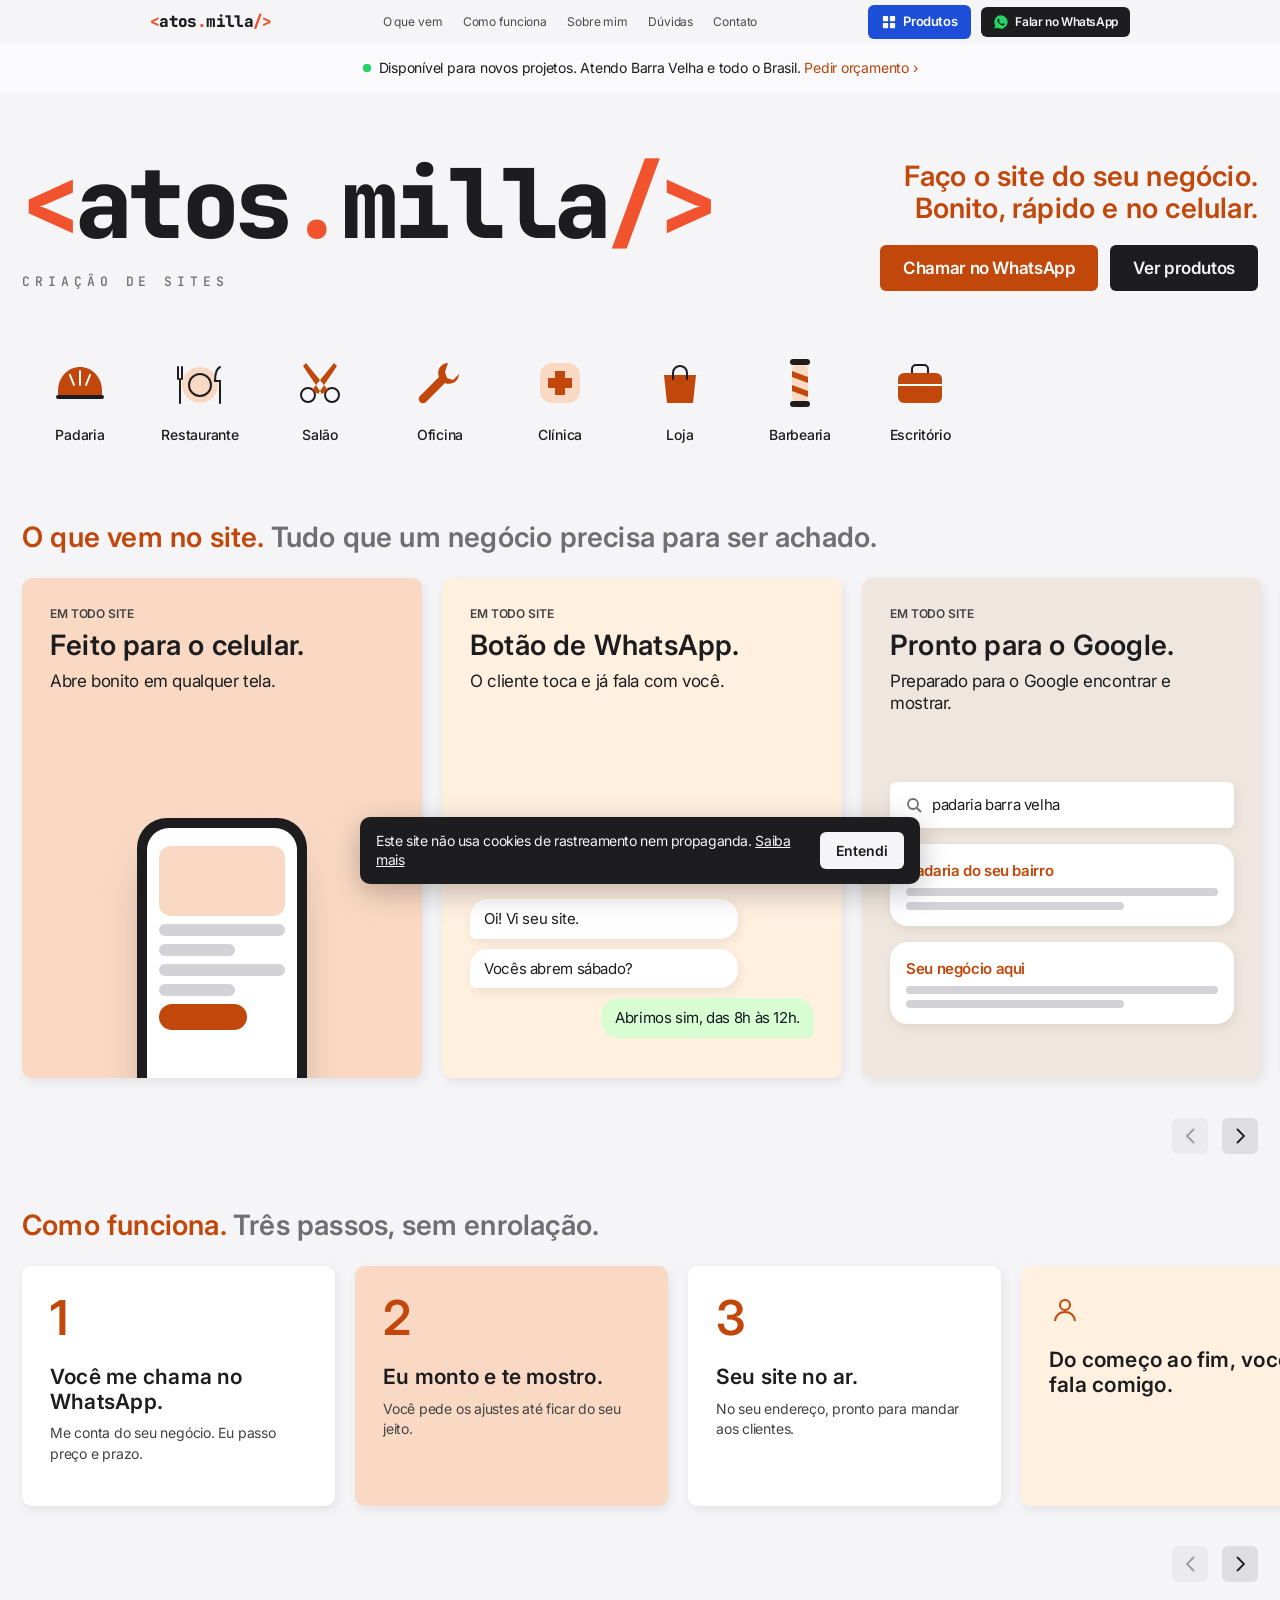
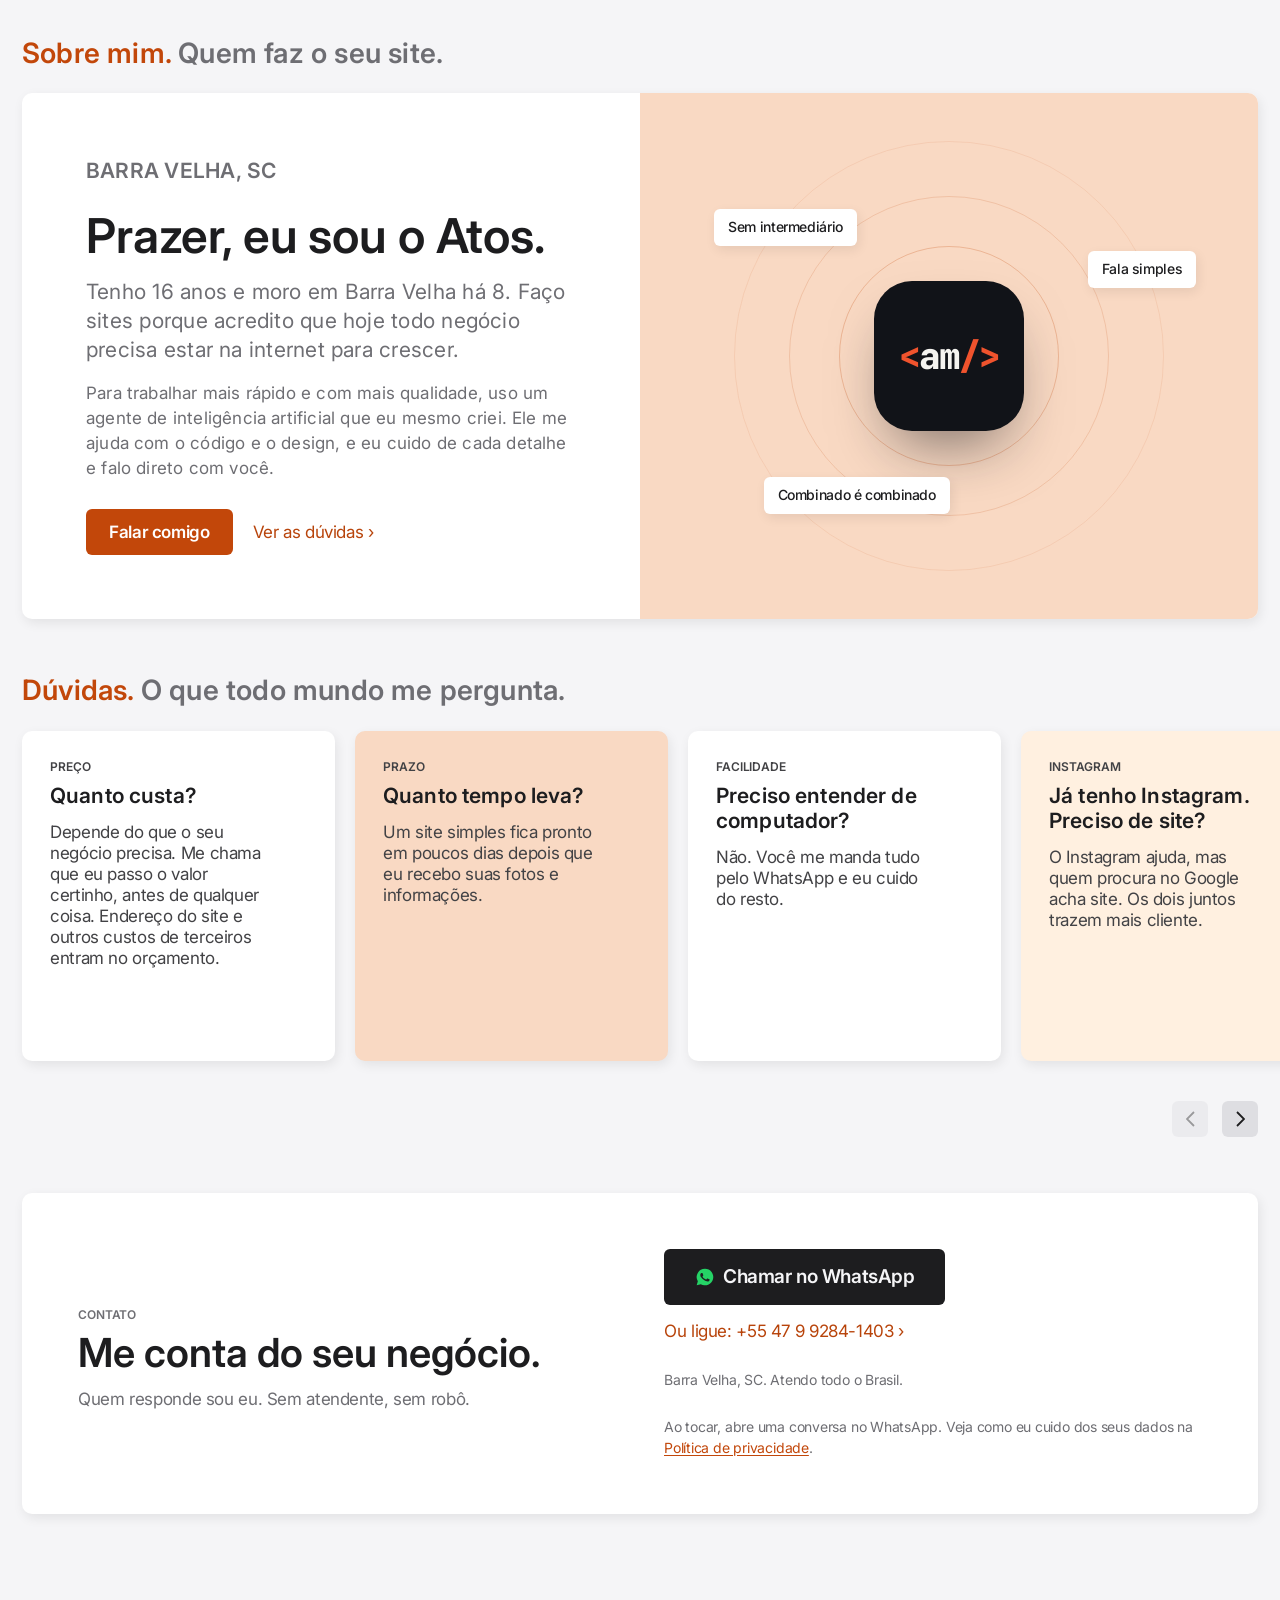
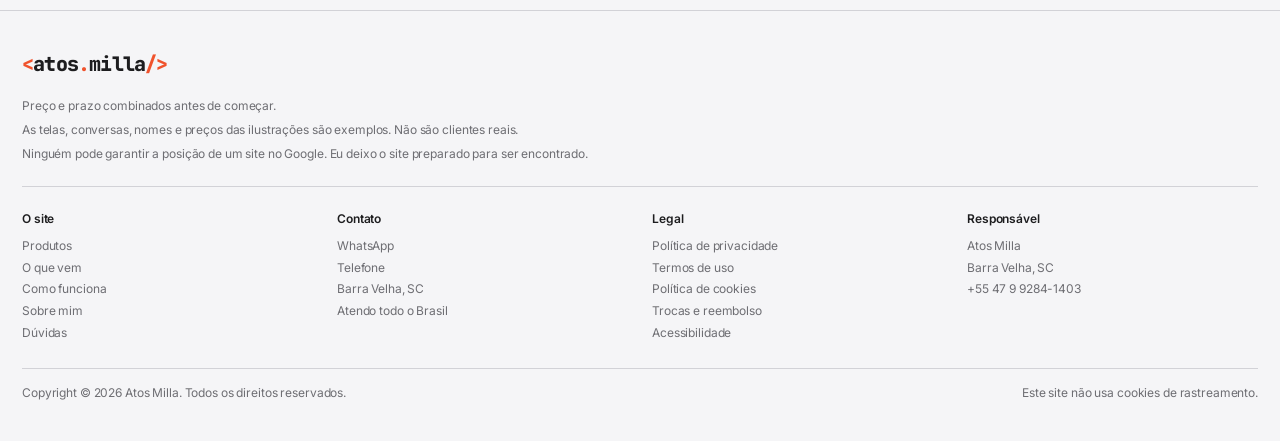
==== commit e7cb6b02: "Nova história no Sobre mim, contada pelo Atos Co-Authored-By: Claude Opus 5.5 <noreply@anthropic.com" ====
--- a/index.html
+++ b/index.html
@@ -146,9 +146,9 @@
       <div class="feature-copy">
         <p class="eyebrow">Barra Velha, SC</p>
         <h2>Prazer, eu sou o Atos.</h2>
-        <!-- História escrita pelo Claude a pedido do Atos: conferir se está tudo verdadeiro -->
-        <p>Aqui em Barra Velha eu conheço muito lugar bom que ninguém acha no celular. Eu faço sites para mudar isso.</p>
-        <p class="small">Faço tudo pessoalmente: converso com você, entendo o seu negócio, monto o site e, se você quiser, cuido dele depois. Falo simples, sem termo técnico, e o que a gente combina, eu cumpro.</p>
+        <!-- História contada pelo Atos (aprovada em 2026-11-25) -->
+        <p>Tenho 16 anos e moro em Barra Velha há 8. Faço sites porque acredito que hoje todo negócio precisa estar na internet para crescer.</p>
+        <p class="small">Para trabalhar mais rápido e com mais qualidade, uso um agente de inteligência artificial que eu mesmo criei. Ele me ajuda com o código e o design, e eu cuido de cada detalhe e falo direto com você.</p>
         <div class="cta"><a class="btn" data-wa="Oi Atos! Vi seu site e quero conversar." href="#contato">Falar comigo</a><a class="lk" href="#duvidas">Ver as dúvidas</a></div>
       </div>
       <!-- Espaço para vídeo do Higgsfield no futuro -->
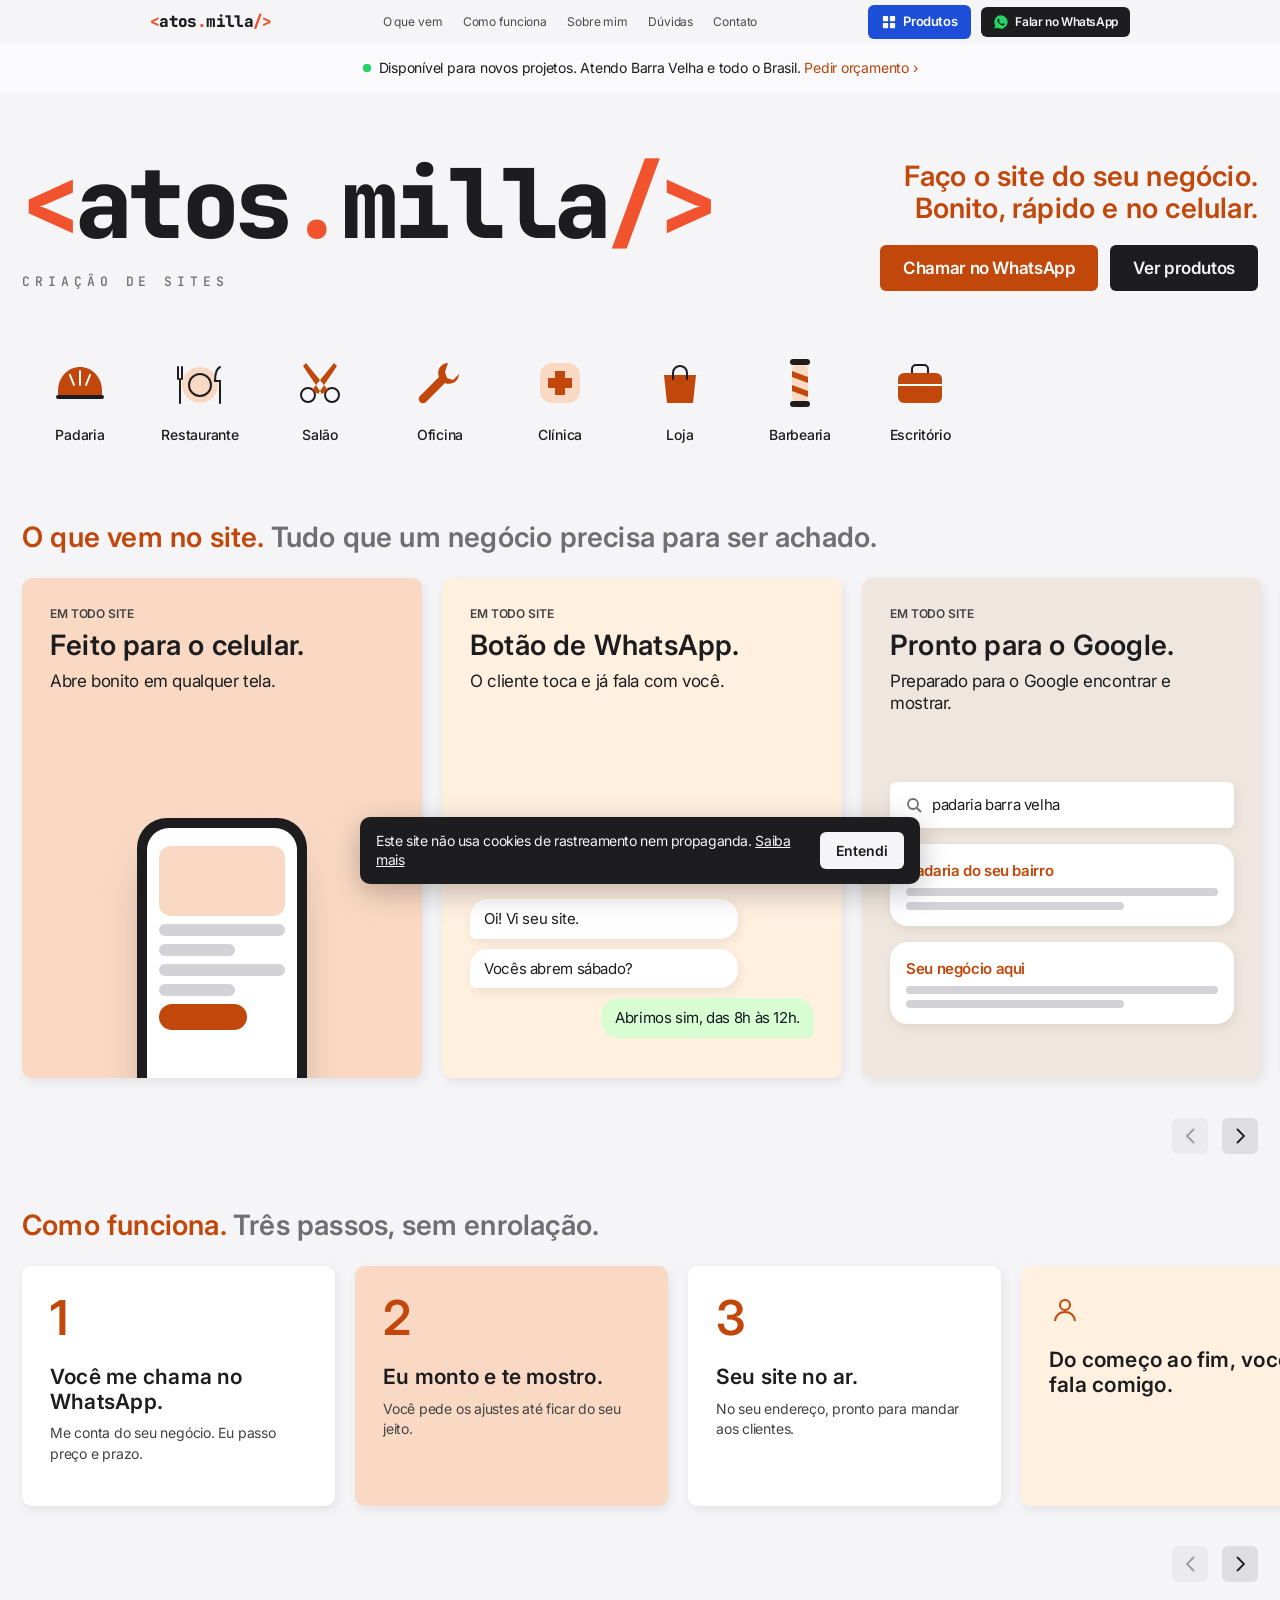
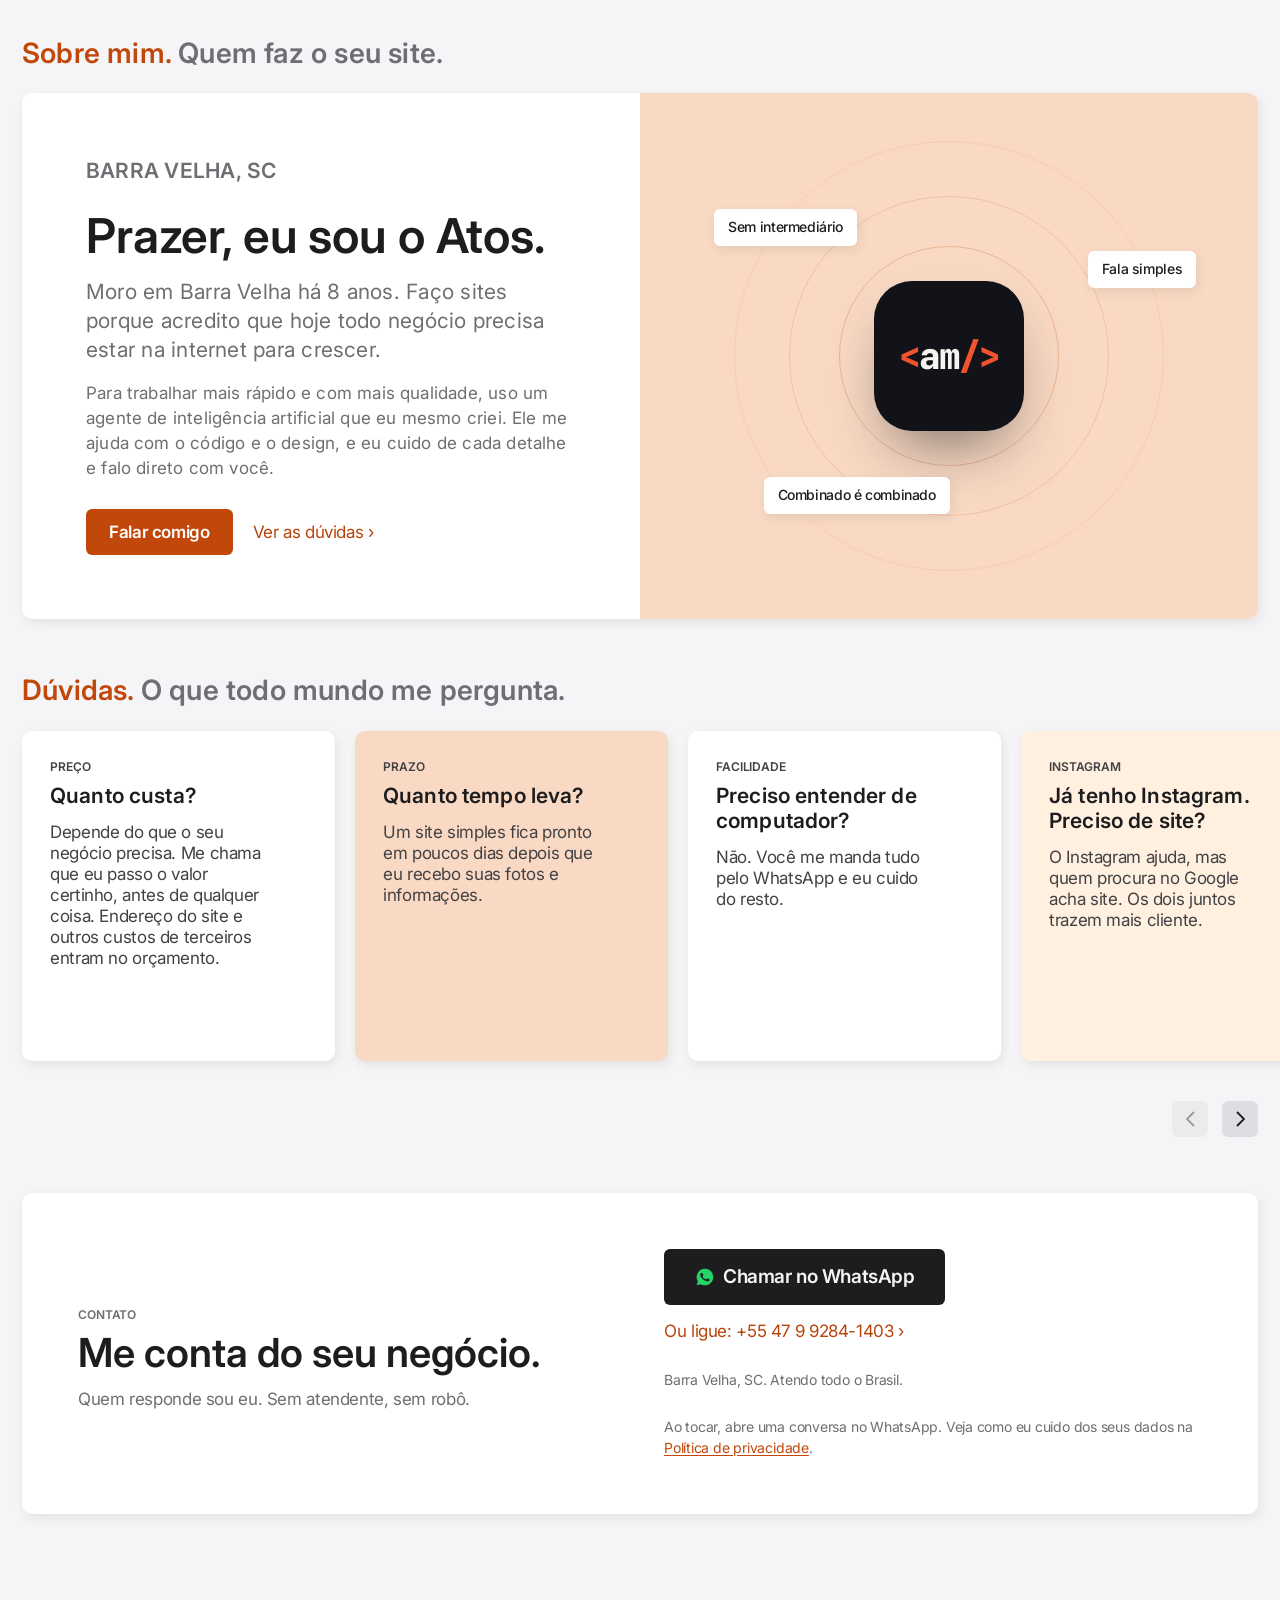
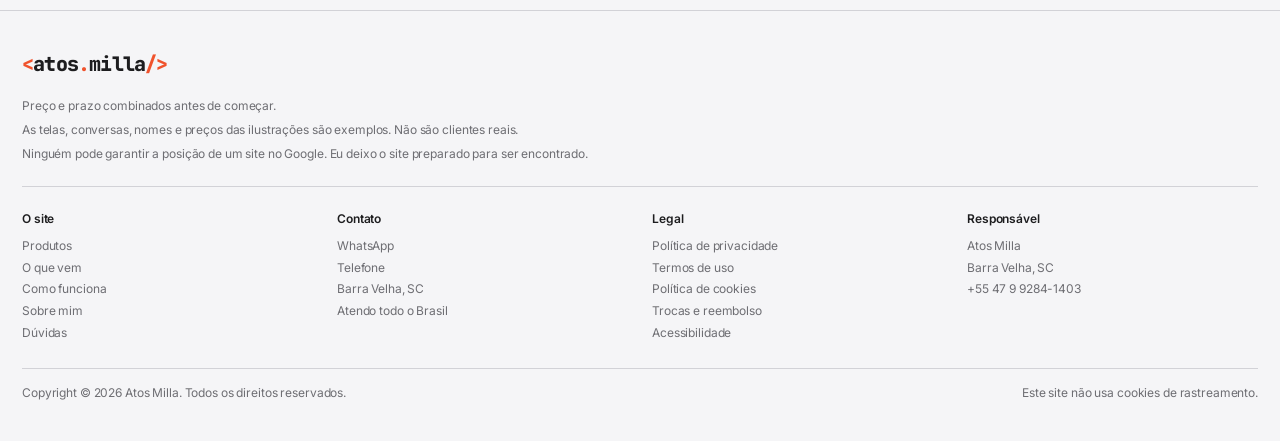
==== commit b1932b42: "Tira a idade do Sobre mim Co-Authored-By: Claude Opus 5.5 <noreply@anthropic.com>" ====
--- a/index.html
+++ b/index.html
@@ -147,7 +147,7 @@
         <p class="eyebrow">Barra Velha, SC</p>
         <h2>Prazer, eu sou o Atos.</h2>
         <!-- História contada pelo Atos (aprovada em 2026-11-25) -->
-        <p>Tenho 16 anos e moro em Barra Velha há 8. Faço sites porque acredito que hoje todo negócio precisa estar na internet para crescer.</p>
+        <p>Moro em Barra Velha há 8 anos. Faço sites porque acredito que hoje todo negócio precisa estar na internet para crescer.</p>
         <p class="small">Para trabalhar mais rápido e com mais qualidade, uso um agente de inteligência artificial que eu mesmo criei. Ele me ajuda com o código e o design, e eu cuido de cada detalhe e falo direto com você.</p>
         <div class="cta"><a class="btn" data-wa="Oi Atos! Vi seu site e quero conversar." href="#contato">Falar comigo</a><a class="lk" href="#duvidas">Ver as dúvidas</a></div>
       </div>
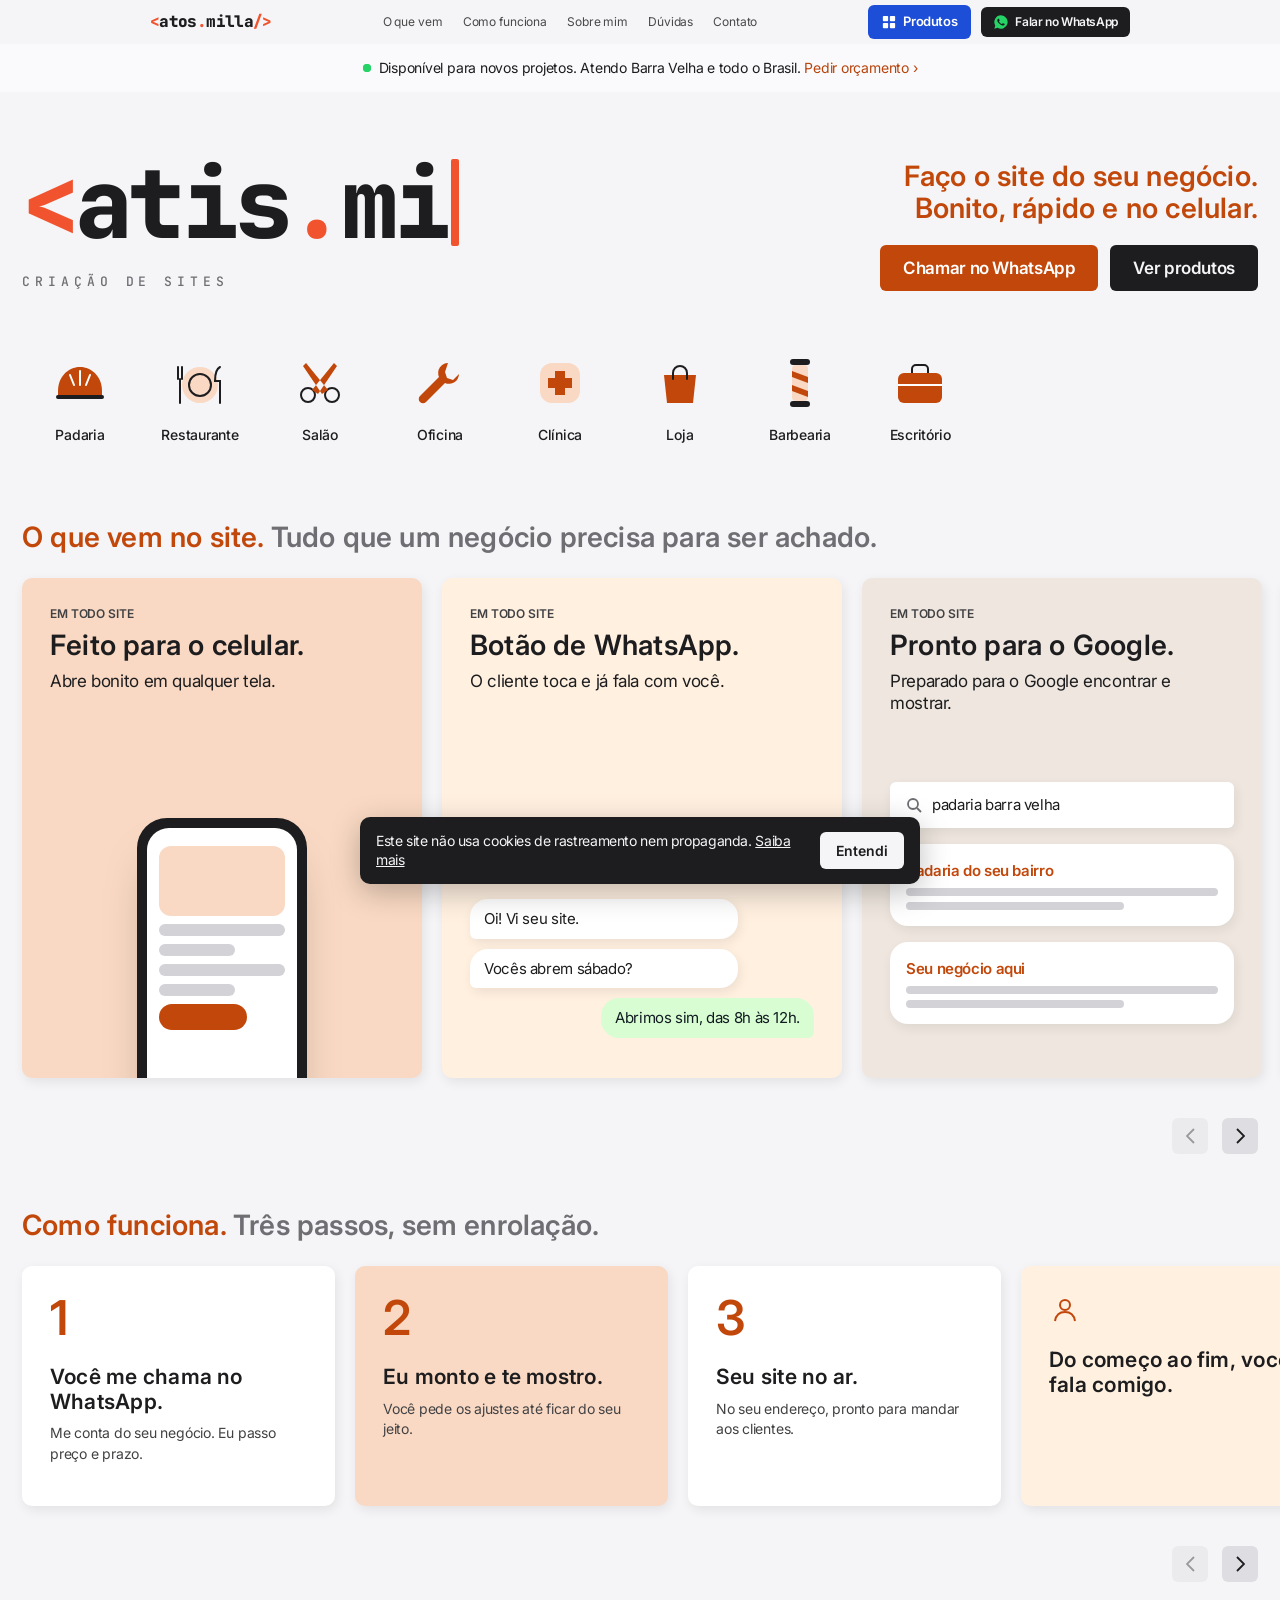
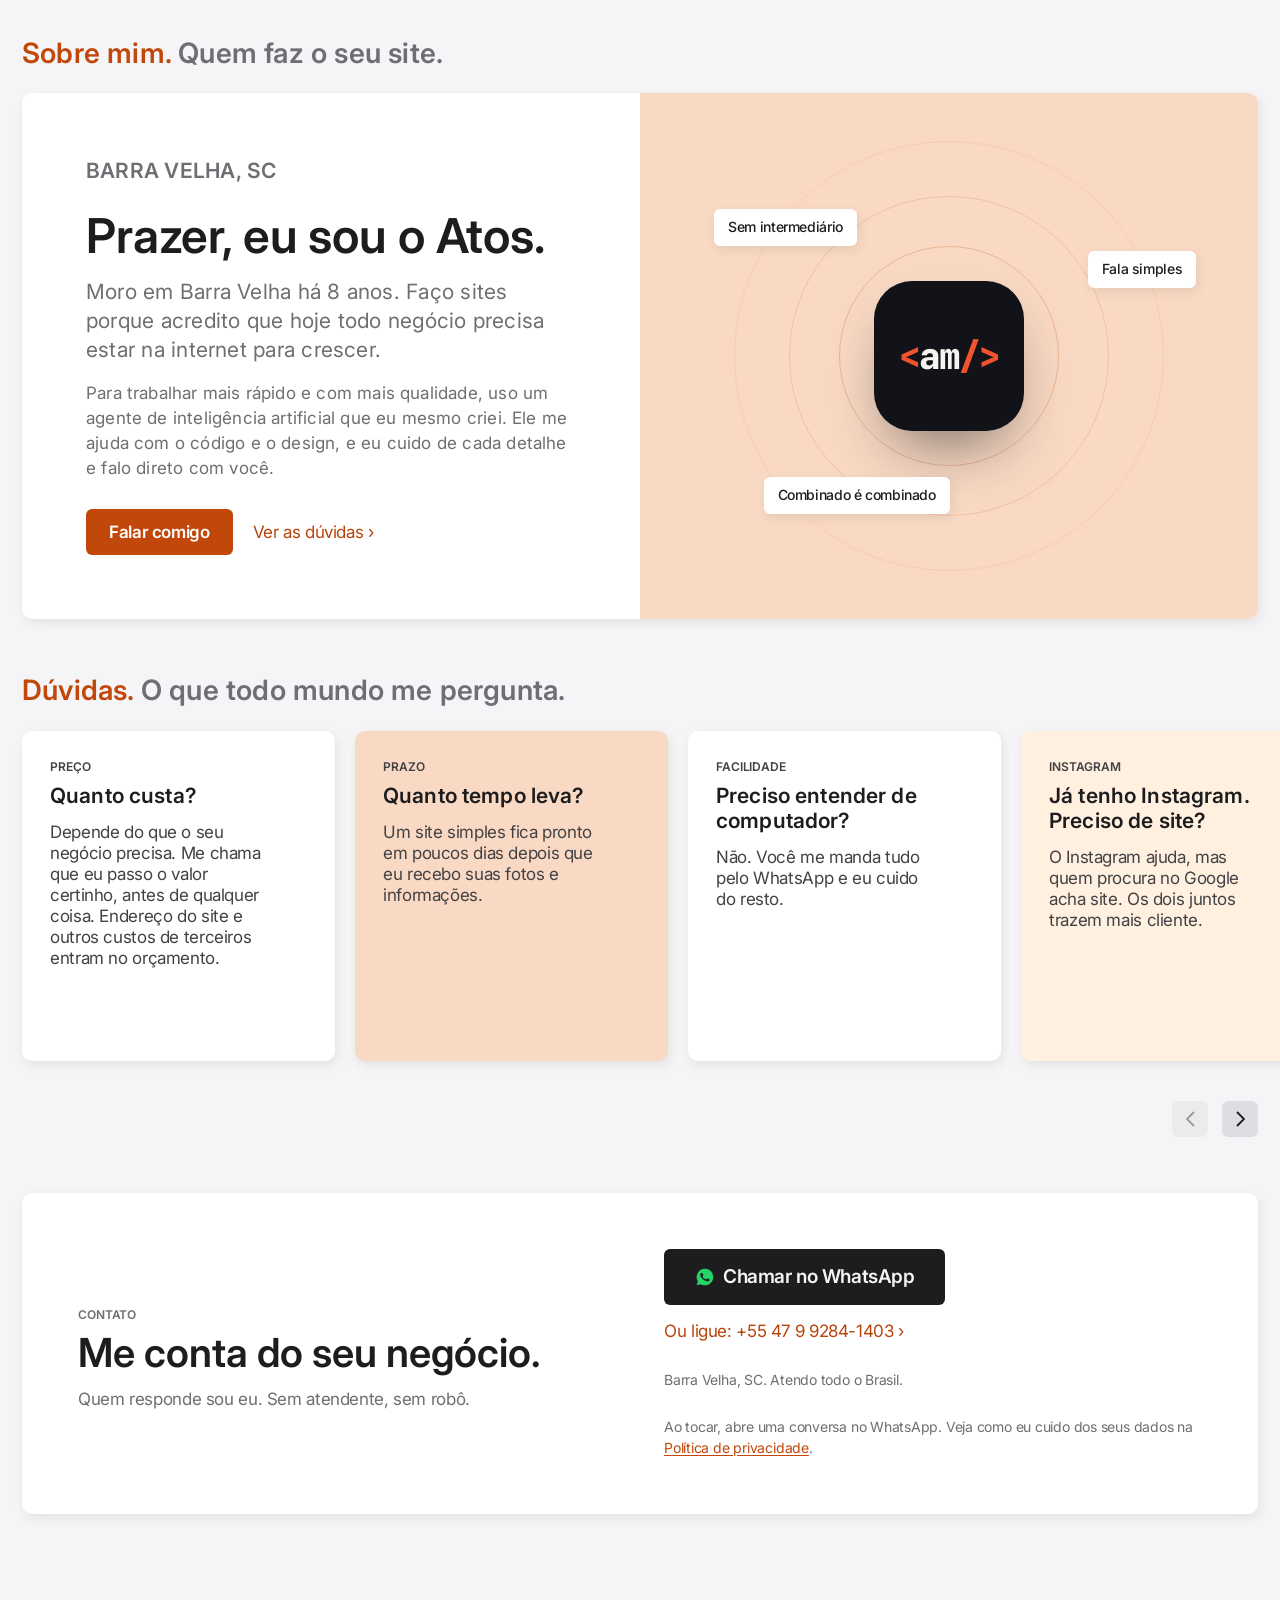
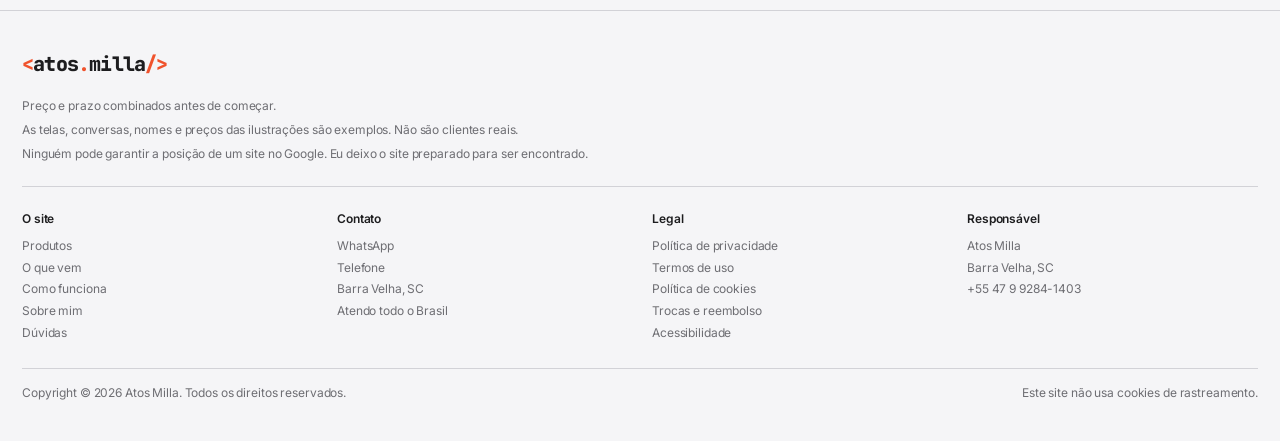
==== commit 9ba35bae: "Volta a animação da logo sendo digitada (única animação do site) Co-Authored-By: Claude Opus 5.5 <no" ====
--- a/index.html
+++ b/index.html
@@ -12,8 +12,8 @@
 <meta property="og:url" content="https://atosmilla.github.io/">
 <meta property="og:image" content="https://atosmilla.github.io/assets/og.jpg">
 <link rel="icon" href="data:image/svg+xml,%3Csvg xmlns='http://www.w3.org/2000/svg' viewBox='0 0 64 64'%3E%3Crect width='64' height='64' rx='16' fill='%23111318'/%3E%3Cpath d='M30 20L14 32l16 12' fill='none' stroke='%23F0532D' stroke-width='7' stroke-linecap='round' stroke-linejoin='round'/%3E%3Cpath d='M44 14L34 50' stroke='%23F5F4F0' stroke-width='7' stroke-linecap='round'/%3E%3C/svg%3E">
-<link rel="stylesheet" href="assets/fonts.css?v=20261125b">
-<link rel="stylesheet" href="assets/site.css?v=20261125b">
+<link rel="stylesheet" href="assets/fonts.css?v=20261127a">
+<link rel="stylesheet" href="assets/site.css?v=20261127a">
 </head>
 <body>
 <a class="skip" href="#topo">Pular para o conteúdo</a>
@@ -53,7 +53,7 @@
   <!-- 3. CABEÇALHO -->
   <section class="wrap phead">
     <div class="brand-wrap" data-brand>
-      <h1 class="brand" aria-label="Atos Milla"><span aria-hidden="true"><b>&lt;</b>atos<b>.</b>milla<b>/&gt;</b></span></h1>
+      <h1 class="brand" aria-label="Atos Milla"><span class="ghost" aria-hidden="true"><b>&lt;</b>atos<b>.</b>milla<b>/&gt;</b></span><span class="typed" aria-hidden="true"><b>&lt;</b>atos<b>.</b>milla<b>/&gt;</b></span></h1>
       <p class="brand-sub">Criação de sites</p>
     </div>
     <div class="phead-side rv">
@@ -217,6 +217,6 @@
   <div class="foot-legal"><span>Copyright © <span id="ano">2026</span> Atos Milla. Todos os direitos reservados.</span><span>Este site não usa cookies de rastreamento.</span></div>
 </footer>
 
-<script src="assets/site.js?v=20261125b"></script>
+<script src="assets/site.js?v=20261127a"></script>
 </body>
 </html>
--- a/assets/site.css
+++ b/assets/site.css
@@ -401,7 +401,12 @@
   .rv,.rail.rv .rail-track>*,.iconnav.rv a{opacity:1!important;transform:none!important}
   .split .wd>span{transform:none!important}
   .brand-sub{opacity:1!important;transform:none!important}
-  .brand .caret{display:none}
+  /* única animação do site: a logo sendo digitada (pedido do Atos em 2026-11-27) */
+  .brand .ghost{visibility:hidden}
+  .brand .typed{position:absolute;left:0;top:0}
+  .brand .caret{animation:caret 1s steps(1) infinite!important}
+  .brand.done .caret{animation:caret 1s steps(1) 3,fadeout .4s ease 3s forwards!important}
+  @media (prefers-reduced-motion:reduce){.brand .caret{display:none}}
   .card:hover,.tile:hover{transform:none}
   .phone .b,.msg,.result,.result+.result,.browser .url b,.mono .tag{opacity:1;transform:none}
   .sbar .typed::after{transform:scaleX(0)}
